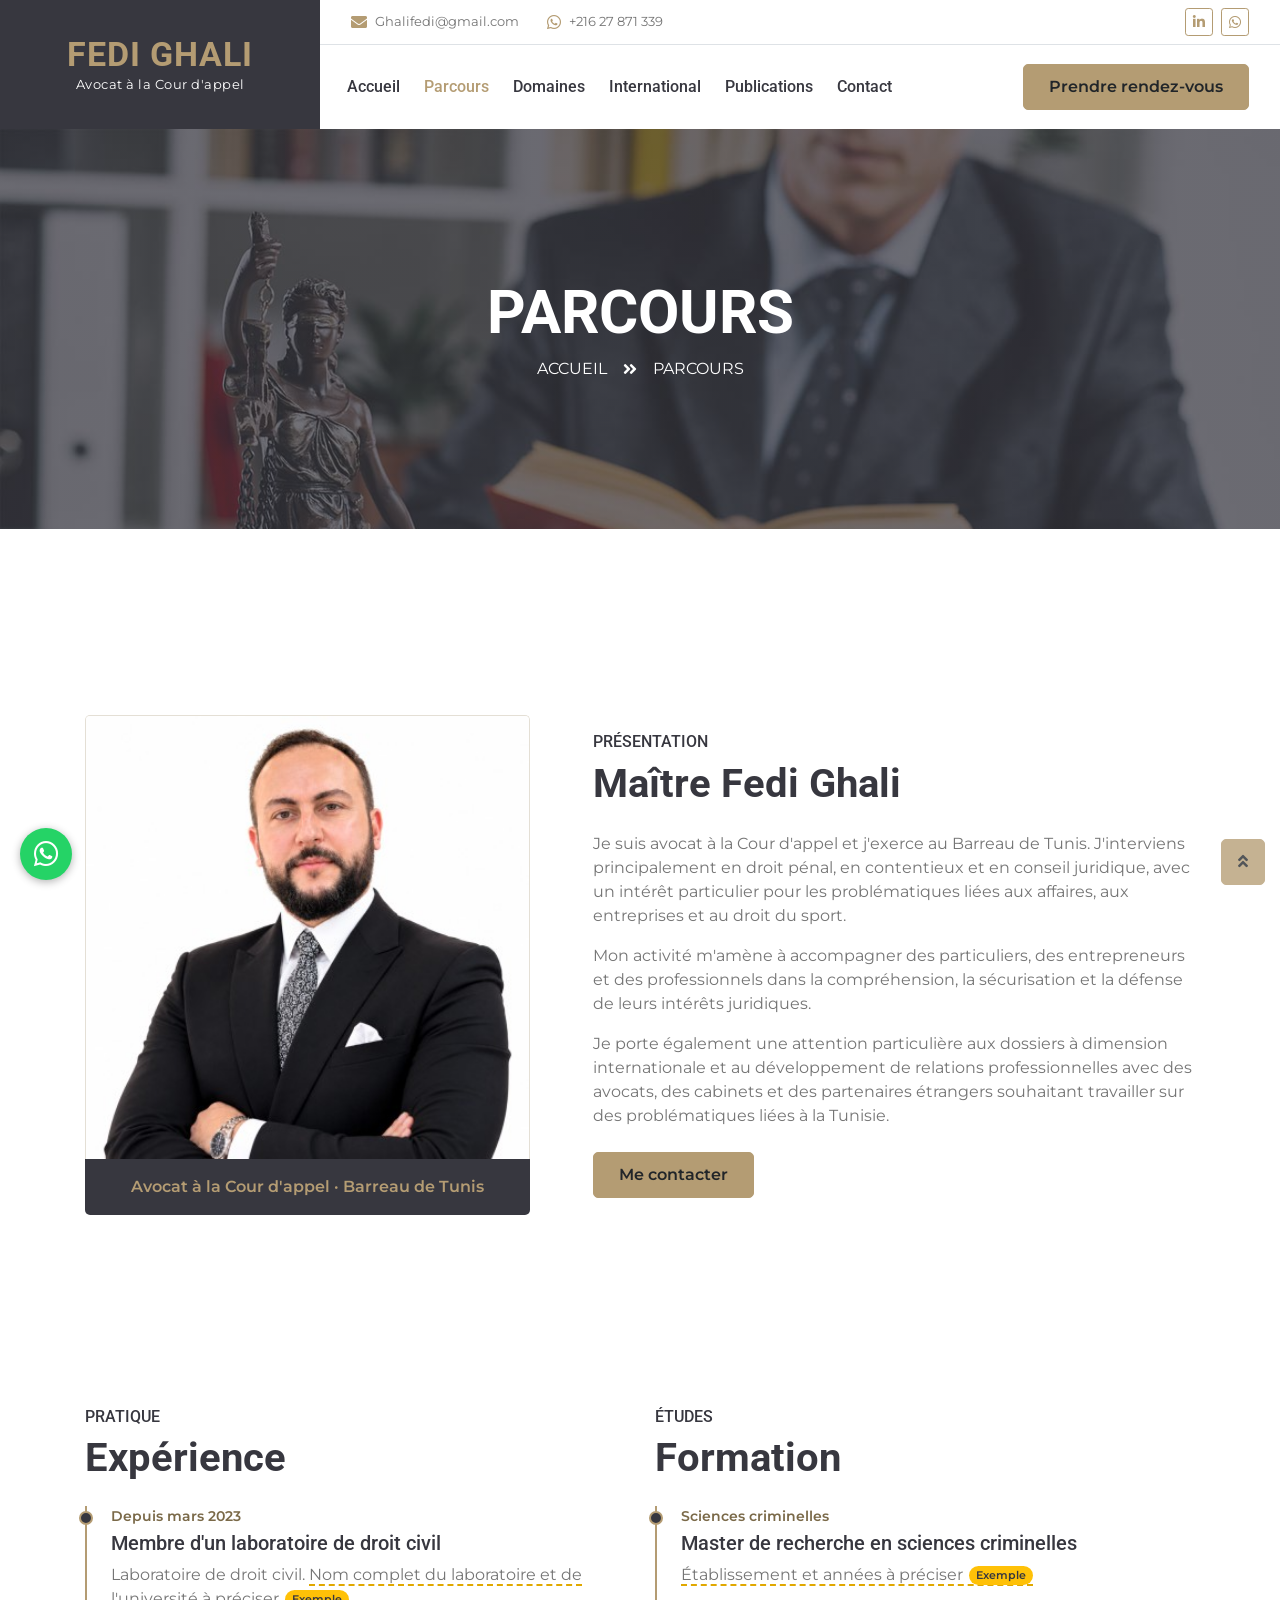
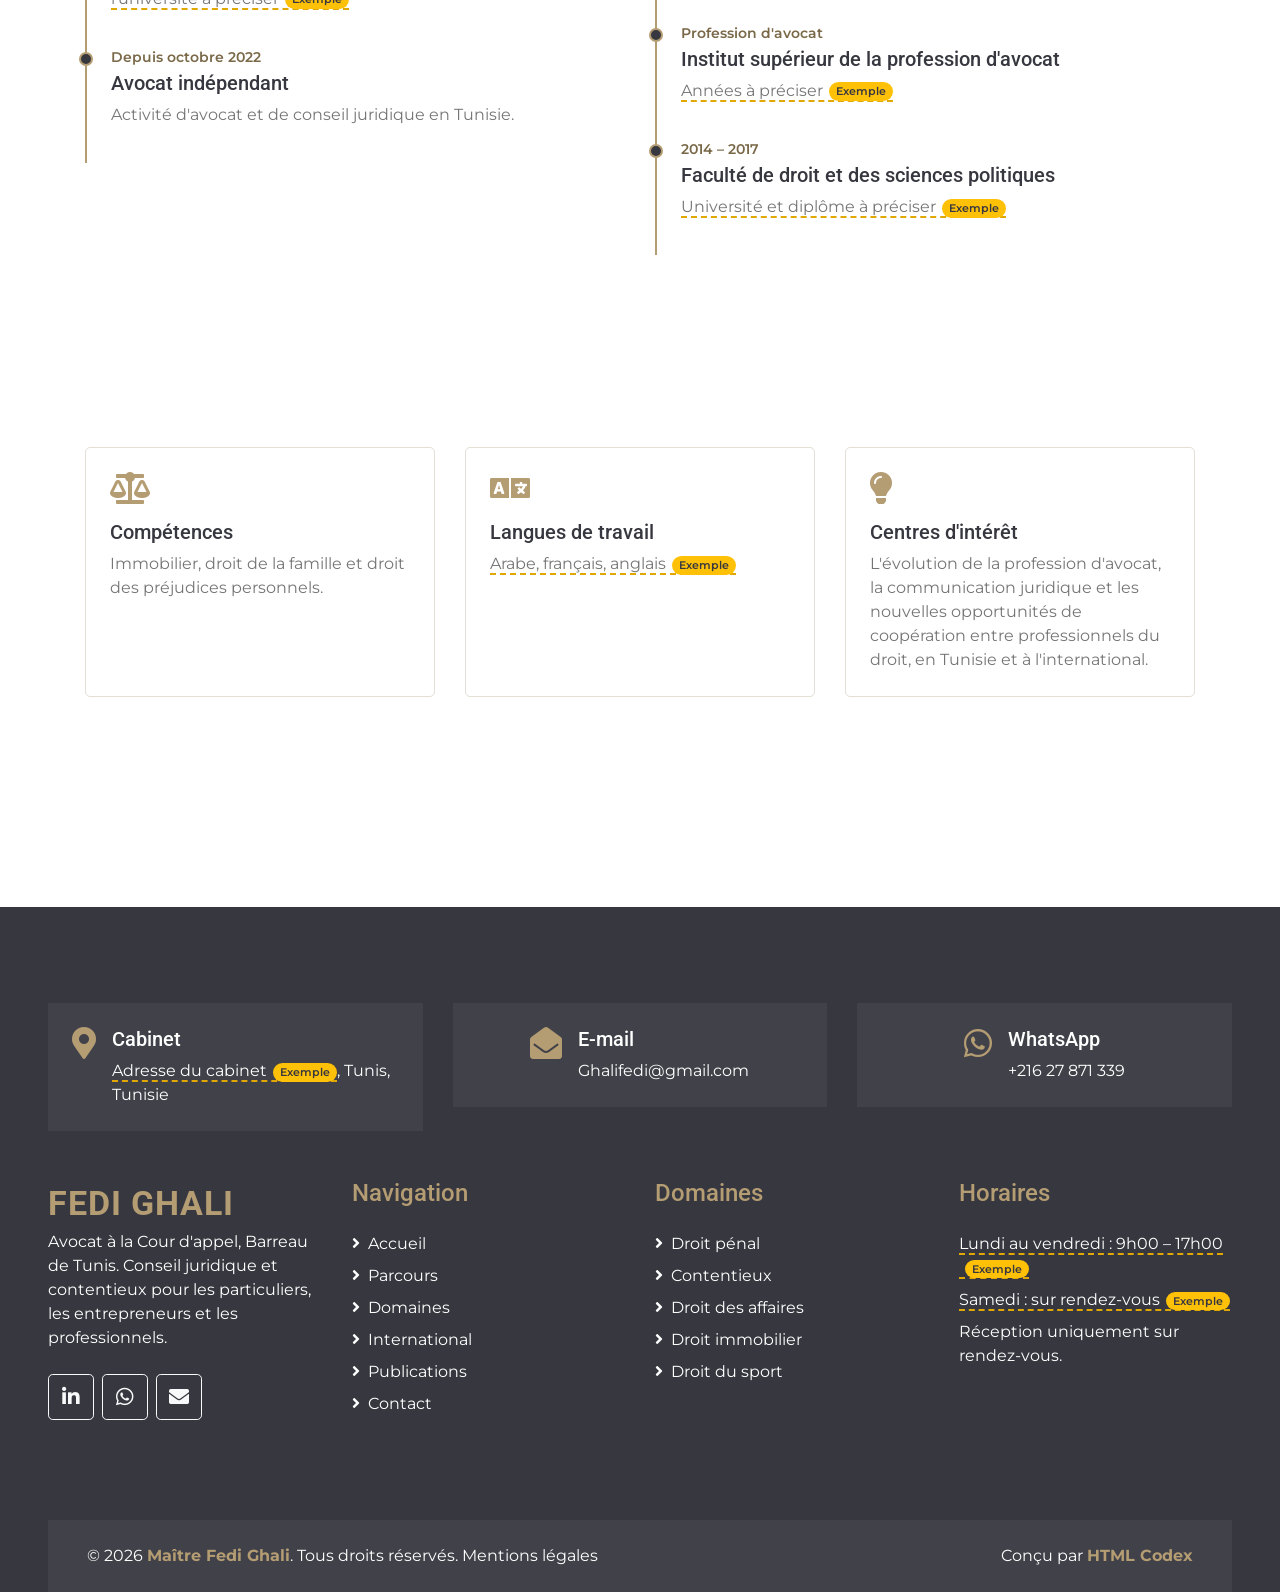
==== about.html @ 8ad18d04 "first commit" ====
<!DOCTYPE html>
<html lang="fr">

<head>
    <meta charset="utf-8">
    <title>Parcours | Maître Fedi Ghali, avocat à Tunis</title>
    <meta content="width=device-width, initial-scale=1.0" name="viewport">
    <meta content="avocat Tunis, avocat Tunisie, droit pénal, contentieux, conseil juridique, droit des affaires, droit immobilier, droit du sport, Fedi Ghali" name="keywords">
    <meta content="Présentation, expérience et formation de Maître Fedi Ghali, avocat à la Cour d'appel au Barreau de Tunis." name="description">
    <meta property="og:title" content="Parcours | Maître Fedi Ghali, avocat à Tunis">
    <meta property="og:description" content="Présentation, expérience et formation de Maître Fedi Ghali, avocat à la Cour d'appel au Barreau de Tunis.">
    <meta property="og:type" content="website">
    <meta property="og:locale" content="fr_TN">

    <!-- Favicon -->
    <link href="img/favicon.svg" rel="icon" type="image/svg+xml">

    <!-- Google Web Fonts -->
    <link rel="preconnect" href="https://fonts.gstatic.com">
    <link href="https://fonts.googleapis.com/css2?family=Montserrat:wght@400;600&family=Roboto:wght@300;500;700&display=swap" rel="stylesheet">

    <!-- Font Awesome -->
    <link href="https://cdnjs.cloudflare.com/ajax/libs/font-awesome/5.10.0/css/all.min.css" rel="stylesheet">

    <!-- Libraries Stylesheet -->
    <link href="lib/owlcarousel/assets/owl.carousel.min.css" rel="stylesheet">
    <link href="lib/tempusdominus/css/tempusdominus-bootstrap-4.min.css" rel="stylesheet" />

    <!-- Customized Bootstrap Stylesheet -->
    <link href="css/style.css" rel="stylesheet">
    <link href="css/custom.css" rel="stylesheet">
</head>

<body>
    <!-- Header Start -->
    <div class="container-fluid">
        <div class="row">
            <div class="col-lg-3 bg-secondary d-none d-lg-block">
                <a href="index.html" class="navbar-brand brand w-100 h-100 m-0 p-0 d-flex flex-column align-items-center justify-content-center">
                    <span class="brand-name text-primary text-uppercase">Fedi Ghali</span>
                    <span class="brand-sub text-white">Avocat à la Cour d'appel</span>
                </a>
            </div>
            <div class="col-lg-9">
                <div class="row bg-white border-bottom d-none d-lg-flex">
                    <div class="col-lg-8 text-left">
                        <div class="h-100 d-inline-flex align-items-center py-2 px-3">
                            <i class="fa fa-envelope text-primary mr-2"></i>
                            <small><a class="text-body" href="mailto:Ghalifedi@gmail.com">Ghalifedi@gmail.com</a></small>
                        </div>
                        <div class="h-100 d-inline-flex align-items-center py-2 px-2">
                            <i class="fab fa-whatsapp text-primary mr-2"></i>
                            <small><a class="text-body" href="https://wa.me/21627871339" target="_blank" rel="noopener">+216 27 871 339</a></small>
                        </div>
                    </div>
                    <div class="col-lg-4 text-right">
                        <div class="d-inline-flex align-items-center p-2">
                            <a class="btn btn-sm btn-outline-primary btn-sm-square mr-2" href="https://www.linkedin.com/in/fedi-ghali-a6b941138/" target="_blank" rel="noopener" aria-label="LinkedIn">
                                <i class="fab fa-linkedin-in"></i>
                            </a>
                            <a class="btn btn-sm btn-outline-primary btn-sm-square mr-2" href="https://wa.me/21627871339" target="_blank" rel="noopener" aria-label="WhatsApp">
                                <i class="fab fa-whatsapp"></i>
                            </a>
                        </div>
                    </div>
                </div>
                <nav class="navbar navbar-expand-lg bg-white navbar-light p-0" aria-label="Navigation principale">
                    <a href="index.html" class="navbar-brand brand-mobile d-block d-lg-none">
                        <span class="brand-name text-primary text-uppercase">Fedi Ghali</span>
                    </a>
                    <button type="button" class="navbar-toggler" data-toggle="collapse" data-target="#navbarCollapse" aria-label="Ouvrir le menu">
                        <span class="navbar-toggler-icon"></span>
                    </button>
                    <div class="collapse navbar-collapse justify-content-between" id="navbarCollapse">
                        <div class="navbar-nav mr-auto py-0">
                            <a href="index.html" class="nav-item nav-link">Accueil</a>
                            <a href="about.html" class="nav-item nav-link active" aria-current="page">Parcours</a>
                            <a href="service.html" class="nav-item nav-link">Domaines</a>
                            <a href="international.html" class="nav-item nav-link">International</a>
                            <a href="publications.html" class="nav-item nav-link">Publications</a>
                            <a href="contact.html" class="nav-item nav-link">Contact</a>
                        </div>
                        <a href="index.html#rendez-vous" class="btn btn-primary mr-3 d-none d-xl-block">Prendre rendez-vous</a>
                    </div>
                </nav>
            </div>
        </div>
    </div>
    <!-- Header End -->


    <!-- Page Header Start -->
    <div class="container-fluid bg-page-header" style="margin-bottom: 90px;">
        <div class="container">
            <div class="d-flex flex-column align-items-center justify-content-center text-center" style="min-height: 400px">
                <h1 class="page-title text-white text-uppercase">Parcours</h1>
                <div class="d-inline-flex text-white">
                    <p class="m-0 text-uppercase"><a class="text-white" href="index.html">Accueil</a></p>
                    <i class="fa fa-angle-double-right pt-1 px-3"></i>
                    <p class="m-0 text-uppercase">Parcours</p>
                </div>
            </div>
        </div>
    </div>
    <!-- Page Header End -->


    <!-- About Start -->
    <div class="container-fluid py-5">
        <div class="container py-5">
            <div class="row align-items-center">
                <div class="col-lg-5">
                    <figure class="portrait m-0">
                        <img class="img-fluid rounded-top w-100" src="img/photo_profile_de_fedi_ghali.jpeg" alt="Portrait de Maître Fedi Ghali, avocat au Barreau de Tunis">
                        <figcaption class="bg-secondary text-primary text-center rounded-bottom p-3">Avocat à la Cour d'appel · Barreau de Tunis</figcaption>
                    </figure>
                </div>
                <div class="col-lg-7 mt-4 mt-lg-0 pl-lg-5">
                    <h6 class="text-uppercase">Présentation</h6>
                    <h2 class="section-title mb-4">Maître Fedi Ghali</h2>
                    <p>Je suis avocat à la Cour d'appel et j'exerce au Barreau de Tunis. J'interviens principalement en droit pénal, en contentieux et en conseil juridique, avec un intérêt particulier pour les problématiques liées aux affaires, aux entreprises et au droit du sport.</p>
                    <p>Mon activité m'amène à accompagner des particuliers, des entrepreneurs et des professionnels dans la compréhension, la sécurisation et la défense de leurs intérêts juridiques.</p>
                    <p>Je porte également une attention particulière aux dossiers à dimension internationale et au développement de relations professionnelles avec des avocats, des cabinets et des partenaires étrangers souhaitant travailler sur des problématiques liées à la Tunisie.</p>
                    <a href="contact.html" class="btn btn-primary mt-2">Me contacter</a>
                </div>
            </div>
        </div>
    </div>
    <!-- About End -->


    <!-- Parcours Start -->
    <div class="container-fluid py-5">
        <div class="container py-5">
            <div class="row">
                <div class="col-lg-6 mb-5 mb-lg-0">
                    <h6 class="text-uppercase">Pratique</h6>
                    <h2 class="section-title mb-4">Expérience</h2>
                    <ul class="timeline">
                        <li>
                            <p class="timeline-date">Depuis mars 2023</p>
                            <h5>Membre d'un laboratoire de droit civil</h5>
                            <p>Laboratoire de droit civil. <span class="exemple">Nom complet du laboratoire et de l'université à préciser</span></p>
                        </li>
                        <li>
                            <p class="timeline-date">Depuis octobre 2022</p>
                            <h5>Avocat indépendant</h5>
                            <p>Activité d'avocat et de conseil juridique en Tunisie.</p>
                        </li>
                    </ul>
                </div>
                <div class="col-lg-6">
                    <h6 class="text-uppercase">Études</h6>
                    <h2 class="section-title mb-4">Formation</h2>
                    <ul class="timeline">
                        <li>
                            <p class="timeline-date">Sciences criminelles</p>
                            <h5>Master de recherche en sciences criminelles</h5>
                            <p><span class="exemple">Établissement et années à préciser</span></p>
                        </li>
                        <li>
                            <p class="timeline-date">Profession d'avocat</p>
                            <h5>Institut supérieur de la profession d'avocat</h5>
                            <p><span class="exemple">Années à préciser</span></p>
                        </li>
                        <li>
                            <p class="timeline-date">2014 – 2017</p>
                            <h5>Faculté de droit et des sciences politiques</h5>
                            <p><span class="exemple">Université et diplôme à préciser</span></p>
                        </li>
                    </ul>
                </div>
            </div>
        </div>
    </div>
    <!-- Parcours End -->


    <!-- Infos Start -->
    <div class="container-fluid py-5">
        <div class="container py-5">
            <div class="row">
                <div class="col-lg-4 mb-4">
                    <div class="info-card h-100 bg-white rounded p-4">
                        <i class="fa fa-2x fa-balance-scale text-primary mb-3" aria-hidden="true"></i>
                        <h5>Compétences</h5>
                        <p class="mb-0">Immobilier, droit de la famille et droit des préjudices personnels.</p>
                    </div>
                </div>
                <div class="col-lg-4 mb-4">
                    <div class="info-card h-100 bg-white rounded p-4">
                        <i class="fa fa-2x fa-language text-primary mb-3" aria-hidden="true"></i>
                        <h5>Langues de travail</h5>
                        <p class="mb-0"><span class="exemple">Arabe, français, anglais</span></p>
                    </div>
                </div>
                <div class="col-lg-4 mb-4">
                    <div class="info-card h-100 bg-white rounded p-4">
                        <i class="fa fa-2x fa-lightbulb text-primary mb-3" aria-hidden="true"></i>
                        <h5>Centres d'intérêt</h5>
                        <p class="mb-0">L'évolution de la profession d'avocat, la communication juridique et les nouvelles opportunités de coopération entre professionnels du droit, en Tunisie et à l'international.</p>
                    </div>
                </div>
            </div>
        </div>
    </div>
    <!-- Infos End -->


    <!-- Footer Start -->
    <div class="container-fluid bg-secondary text-white pt-5 px-sm-3 px-md-5" style="margin-top: 90px;">
        <div class="row mt-5">
            <div class="col-lg-4">
                <div class="d-flex justify-content-lg-center p-4" style="background: rgba(256, 256, 256, .05);">
                    <i class="fa fa-2x fa-map-marker-alt text-primary"></i>
                    <div class="ml-3">
                        <h5 class="text-white">Cabinet</h5>
                        <p class="m-0"><span class="exemple">Adresse du cabinet</span>, Tunis, Tunisie</p>
                    </div>
                </div>
            </div>
            <div class="col-lg-4">
                <div class="d-flex justify-content-lg-center p-4" style="background: rgba(256, 256, 256, .05);">
                    <i class="fa fa-2x fa-envelope-open text-primary"></i>
                    <div class="ml-3">
                        <h5 class="text-white">E-mail</h5>
                        <p class="m-0"><a class="text-white" href="mailto:Ghalifedi@gmail.com">Ghalifedi@gmail.com</a></p>
                    </div>
                </div>
            </div>
            <div class="col-lg-4">
                <div class="d-flex justify-content-lg-center p-4" style="background: rgba(256, 256, 256, .05);">
                    <i class="fab fa-2x fa-whatsapp text-primary"></i>
                    <div class="ml-3">
                        <h5 class="text-white">WhatsApp</h5>
                        <p class="m-0"><a class="text-white" href="https://wa.me/21627871339" target="_blank" rel="noopener">+216 27 871 339</a></p>
                    </div>
                </div>
            </div>
        </div>
        <div class="row pt-5">
            <div class="col-lg-3 col-md-6 mb-5">
                <a href="index.html" class="navbar-brand">
                    <span class="brand-name text-primary text-uppercase">Fedi Ghali</span>
                </a>
                <p>Avocat à la Cour d'appel, Barreau de Tunis. Conseil juridique et contentieux pour les particuliers, les entrepreneurs et les professionnels.</p>
                <div class="d-flex justify-content-start mt-4">
                    <a class="btn btn-lg btn-outline-light btn-lg-square mr-2" href="https://www.linkedin.com/in/fedi-ghali-a6b941138/" target="_blank" rel="noopener" aria-label="LinkedIn"><i class="fab fa-linkedin-in"></i></a>
                    <a class="btn btn-lg btn-outline-light btn-lg-square mr-2" href="https://wa.me/21627871339" target="_blank" rel="noopener" aria-label="WhatsApp"><i class="fab fa-whatsapp"></i></a>
                    <a class="btn btn-lg btn-outline-light btn-lg-square" href="mailto:Ghalifedi@gmail.com" aria-label="E-mail"><i class="fa fa-envelope"></i></a>
                </div>
            </div>
            <div class="col-lg-3 col-md-6 mb-5">
                <h4 class="font-weight-semi-bold text-primary mb-4">Navigation</h4>
                <div class="d-flex flex-column justify-content-start">
                    <a class="text-white mb-2" href="index.html"><i class="fa fa-angle-right mr-2"></i>Accueil</a>
                    <a class="text-white mb-2" href="about.html"><i class="fa fa-angle-right mr-2"></i>Parcours</a>
                    <a class="text-white mb-2" href="service.html"><i class="fa fa-angle-right mr-2"></i>Domaines</a>
                    <a class="text-white mb-2" href="international.html"><i class="fa fa-angle-right mr-2"></i>International</a>
                    <a class="text-white mb-2" href="publications.html"><i class="fa fa-angle-right mr-2"></i>Publications</a>
                    <a class="text-white mb-2" href="contact.html"><i class="fa fa-angle-right mr-2"></i>Contact</a>
                </div>
            </div>
            <div class="col-lg-3 col-md-6 mb-5">
                <h4 class="font-weight-semi-bold text-primary mb-4">Domaines</h4>
                <div class="d-flex flex-column justify-content-start">
                    <a class="text-white mb-2" href="service.html#droit-penal"><i class="fa fa-angle-right mr-2"></i>Droit pénal</a>
                    <a class="text-white mb-2" href="service.html#contentieux"><i class="fa fa-angle-right mr-2"></i>Contentieux</a>
                    <a class="text-white mb-2" href="service.html#affaires"><i class="fa fa-angle-right mr-2"></i>Droit des affaires</a>
                    <a class="text-white mb-2" href="service.html#immobilier"><i class="fa fa-angle-right mr-2"></i>Droit immobilier</a>
                    <a class="text-white" href="service.html#sport"><i class="fa fa-angle-right mr-2"></i>Droit du sport</a>
                </div>
            </div>
            <div class="col-lg-3 col-md-6 mb-5">
                <h4 class="font-weight-semi-bold text-primary mb-4">Horaires</h4>
                <p class="mb-2"><span class="exemple">Lundi au vendredi : 9h00 – 17h00</span></p>
                <p class="mb-2"><span class="exemple">Samedi : sur rendez-vous</span></p>
                <p class="mb-0">Réception uniquement sur rendez-vous.</p>
            </div>
        </div>
        <div class="row p-4 mt-5 mx-0" style="background: rgba(256, 256, 256, .05);">
            <div class="col-md-6 text-center text-md-left mb-3 mb-md-0">
                <p class="m-0 text-white">&copy; 2026 <a class="font-weight-bold" href="index.html">Maître Fedi Ghali</a>. Tous droits réservés. <a class="text-white" href="mentions-legales.html">Mentions légales</a></p>
            </div>
            <div class="col-md-6 text-center text-md-right">
                <p class="m-0 text-white">Conçu par <a class="font-weight-bold" href="https://htmlcodex.com">HTML Codex</a></p>
            </div>
        </div>
    </div>
    <!-- Footer End -->


    <!-- WhatsApp -->
    <a href="https://wa.me/21627871339" class="whatsapp-float" target="_blank" rel="noopener" aria-label="Écrire sur WhatsApp"><i class="fab fa-whatsapp"></i></a>

    <!-- Back to Top -->
    <a href="#" class="btn btn-primary px-3 back-to-top" aria-label="Retour en haut de page"><i class="fa fa-angle-double-up"></i></a>


    <!-- JavaScript Libraries -->
    <script src="https://code.jquery.com/jquery-3.4.1.min.js"></script>
    <script src="https://cdn.jsdelivr.net/npm/bootstrap@4.4.1/dist/js/bootstrap.bundle.min.js"></script>
    <script src="lib/easing/easing.min.js"></script>
    <script src="lib/waypoints/waypoints.min.js"></script>
    <script src="lib/owlcarousel/owl.carousel.min.js"></script>
    <script src="lib/tempusdominus/js/moment.min.js"></script>
    <script src="lib/tempusdominus/js/moment-timezone.min.js"></script>
    <script src="lib/tempusdominus/js/tempusdominus-bootstrap-4.min.js"></script>

    <!-- Contact Javascript File -->
    <script src="mail/jqBootstrapValidation.min.js"></script>
    <script src="mail/contact.js"></script>

    <!-- Template Javascript -->
    <script src="js/main.js"></script>
</body>

</html>
---- css/style.css ----
/******* Bootstrap Theming ********/
/*!
 * Bootstrap v4.5.3 (https://getbootstrap.com/)
 * Copyright 2011-2020 The Bootstrap Authors
 * Copyright 2011-2020 Twitter, Inc.
 * Licensed under MIT (https://github.com/twbs/bootstrap/blob/main/LICENSE)
 */
:root {
  --blue: #007bff;
  --indigo: #6610f2;
  --purple: #6f42c1;
  --pink: #e83e8c;
  --red: #dc3545;
  --orange: #fd7e14;
  --yellow: #ffc107;
  --green: #28a745;
  --teal: #20c997;
  --cyan: #17a2b8;
  --white: #fff;
  --gray: #6c757d;
  --gray-dark: #343a40;
  --primary: #B49C73;
  --secondary: #37373F;
  --success: #28a745;
  --info: #17a2b8;
  --warning: #ffc107;
  --danger: #dc3545;
  --light: #f8f9fa;
  --dark: #343a40;
  --breakpoint-xs: 0;
  --breakpoint-sm: 576px;
  --breakpoint-md: 768px;
  --breakpoint-lg: 992px;
  --breakpoint-xl: 1200px;
  --font-family-sans-serif: "Montserrat", sans-serif;
  --font-family-monospace: SFMono-Regular, Menlo, Monaco, Consolas, "Liberation Mono", "Courier New", monospace;
}

*,
*::before,
*::after {
  box-sizing: border-box;
}

html {
  font-family: sans-serif;
  line-height: 1.15;
  -webkit-text-size-adjust: 100%;
  -webkit-tap-highlight-color: rgba(0, 0, 0, 0);
}

article, aside, figcaption, figure, footer, header, hgroup, main, nav, section {
  display: block;
}

body {
  margin: 0;
  font-family: "Montserrat", sans-serif;
  font-size: 1rem;
  font-weight: 400;
  line-height: 1.5;
  color: #757575;
  text-align: left;
  background-color: #fff;
}

[tabindex="-1"]:focus:not(:focus-visible) {
  outline: 0 !important;
}

hr {
  box-sizing: content-box;
  height: 0;
  overflow: visible;
}

h1, h2, h3, h4, h5, h6 {
  margin-top: 0;
  margin-bottom: 0.5rem;
}

p {
  margin-top: 0;
  margin-bottom: 1rem;
}

abbr[title],
abbr[data-original-title] {
  text-decoration: underline;
  text-decoration: underline dotted;
  cursor: help;
  border-bottom: 0;
  text-decoration-skip-ink: none;
}

address {
  margin-bottom: 1rem;
  font-style: normal;
  line-height: inherit;
}

ol,
ul,
dl {
  margin-top: 0;
  margin-bottom: 1rem;
}

ol ol,
ul ul,
ol ul,
ul ol {
  margin-bottom: 0;
}

dt {
  font-weight: 700;
}

dd {
  margin-bottom: .5rem;
  margin-left: 0;
}

blockquote {
  margin: 0 0 1rem;
}

b,
strong {
  font-weight: bolder;
}

small {
  font-size: 80%;
}

sub,
sup {
  position: relative;
  font-size: 75%;
  line-height: 0;
  vertical-align: baseline;
}

sub {
  bottom: -.25em;
}

sup {
  top: -.5em;
}

a {
  color: #B49C73;
  text-decoration: none;
  background-color: transparent;
}

a:hover {
  color: #8e764c;
  text-decoration: underline;
}

a:not([href]):not([class]) {
  color: inherit;
  text-decoration: none;
}

a:not([href]):not([class]):hover {
  color: inherit;
  text-decoration: none;
}

pre,
code,
kbd,
samp {
  font-family: SFMono-Regular, Menlo, Monaco, Consolas, "Liberation Mono", "Courier New", monospace;
  font-size: 1em;
}

pre {
  margin-top: 0;
  margin-bottom: 1rem;
  overflow: auto;
  -ms-overflow-style: scrollbar;
}

figure {
  margin: 0 0 1rem;
}

img {
  vertical-align: middle;
  border-style: none;
}

svg {
  overflow: hidden;
  vertical-align: middle;
}

table {
  border-collapse: collapse;
}

caption {
  padding-top: 0.75rem;
  padding-bottom: 0.75rem;
  color: #6c757d;
  text-align: left;
  caption-side: bottom;
}

th {
  text-align: inherit;
  text-align: -webkit-match-parent;
}

label {
  display: inline-block;
  margin-bottom: 0.5rem;
}

button {
  border-radius: 0;
}

button:focus {
  outline: 1px dotted;
  outline: 5px auto -webkit-focus-ring-color;
}

input,
button,
select,
optgroup,
textarea {
  margin: 0;
  font-family: inherit;
  font-size: inherit;
  line-height: inherit;
}

button,
input {
  overflow: visible;
}

button,
select {
  text-transform: none;
}

[role="button"] {
  cursor: pointer;
}

select {
  word-wrap: normal;
}

button,
[type="button"],
[type="reset"],
[type="submit"] {
  -webkit-appearance: button;
}

button:not(:disabled),
[type="button"]:not(:disabled),
[type="reset"]:not(:disabled),
[type="submit"]:not(:disabled) {
  cursor: pointer;
}

button::-moz-focus-inner,
[type="button"]::-moz-focus-inner,
[type="reset"]::-moz-focus-inner,
[type="submit"]::-moz-focus-inner {
  padding: 0;
  border-style: none;
}

input[type="radio"],
input[type="checkbox"] {
  box-sizing: border-box;
  padding: 0;
}

textarea {
  overflow: auto;
  resize: vertical;
}

fieldset {
  min-width: 0;
  padding: 0;
  margin: 0;
  border: 0;
}

legend {
  display: block;
  width: 100%;
  max-width: 100%;
  padding: 0;
  margin-bottom: .5rem;
  font-size: 1.5rem;
  line-height: inherit;
  color: inherit;
  white-space: normal;
}

@media (max-width: 1200px) {
  legend {
    font-size: calc(1.275rem + 0.3vw) ;
  }
}

progress {
  vertical-align: baseline;
}

[type="number"]::-webkit-inner-spin-button,
[type="number"]::-webkit-outer-spin-button {
  height: auto;
}

[type="search"] {
  outline-offset: -2px;
  -webkit-appearance: none;
}

[type="search"]::-webkit-search-decoration {
  -webkit-appearance: none;
}

::-webkit-file-upload-button {
  font: inherit;
  -webkit-appearance: button;
}

output {
  display: inline-block;
}

summary {
  display: list-item;
  cursor: pointer;
}

template {
  display: none;
}

[hidden] {
  display: none !important;
}

h1, h2, h3, h4, h5, h6,
.h1, .h2, .h3, .h4, .h5, .h6 {
  margin-bottom: 0.5rem;
  font-family: "Roboto", sans-serif;
  font-weight: 500;
  line-height: 1.2;
  color: #37373F;
}

h1, .h1 {
  font-size: 2.5rem;
}

@media (max-width: 1200px) {
  h1, .h1 {
    font-size: calc(1.375rem + 1.5vw) ;
  }
}

h2, .h2 {
  font-size: 2rem;
}

@media (max-width: 1200px) {
  h2, .h2 {
    font-size: calc(1.325rem + 0.9vw) ;
  }
}

h3, .h3 {
  font-size: 1.75rem;
}

@media (max-width: 1200px) {
  h3, .h3 {
    font-size: calc(1.3rem + 0.6vw) ;
  }
}

h4, .h4 {
  font-size: 1.5rem;
}

@media (max-width: 1200px) {
  h4, .h4 {
    font-size: calc(1.275rem + 0.3vw) ;
  }
}

h5, .h5 {
  font-size: 1.25rem;
}

h6, .h6 {
  font-size: 1rem;
}

.lead {
  font-size: 1.25rem;
  font-weight: 300;
}

.display-1 {
  font-size: 6rem;
  font-weight: 300;
  line-height: 1.2;
}

@media (max-width: 1200px) {
  .display-1 {
    font-size: calc(1.725rem + 5.7vw) ;
  }
}

.display-2 {
  font-size: 5.5rem;
  font-weight: 300;
  line-height: 1.2;
}

@media (max-width: 1200px) {
  .display-2 {
    font-size: calc(1.675rem + 5.1vw) ;
  }
}

.display-3 {
  font-size: 4.5rem;
  font-weight: 300;
  line-height: 1.2;
}

@media (max-width: 1200px) {
  .display-3 {
    font-size: calc(1.575rem + 3.9vw) ;
  }
}

.display-4 {
  font-size: 3.5rem;
  font-weight: 300;
  line-height: 1.2;
}

@media (max-width: 1200px) {
  .display-4 {
    font-size: calc(1.475rem + 2.7vw) ;
  }
}

hr {
  margin-top: 1rem;
  margin-bottom: 1rem;
  border: 0;
  border-top: 1px solid rgba(0, 0, 0, 0.1);
}

small,
.small {
  font-size: 80%;
  font-weight: 400;
}

mark,
.mark {
  padding: 0.2em;
  background-color: #fcf8e3;
}

.list-unstyled {
  padding-left: 0;
  list-style: none;
}

.list-inline {
  padding-left: 0;
  list-style: none;
}

.list-inline-item {
  display: inline-block;
}

.list-inline-item:not(:last-child) {
  margin-right: 0.5rem;
}

.initialism {
  font-size: 90%;
  text-transform: uppercase;
}

.blockquote {
  margin-bottom: 1rem;
  font-size: 1.25rem;
}

.blockquote-footer {
  display: block;
  font-size: 80%;
  color: #6c757d;
}

.blockquote-footer::before {
  content: "\2014\00A0";
}

.img-fluid {
  max-width: 100%;
  height: auto;
}

.img-thumbnail {
  padding: 0.25rem;
  background-color: #fff;
  border: 1px solid #dee2e6;
  border-radius: 5px;
  max-width: 100%;
  height: auto;
}

.figure {
  display: inline-block;
}

.figure-img {
  margin-bottom: 0.5rem;
  line-height: 1;
}

.figure-caption {
  font-size: 90%;
  color: #6c757d;
}

code {
  font-size: 87.5%;
  color: #e83e8c;
  word-wrap: break-word;
}

a > code {
  color: inherit;
}

kbd {
  padding: 0.2rem 0.4rem;
  font-size: 87.5%;
  color: #fff;
  background-color: #212529;
  border-radius: 0.2rem;
}

kbd kbd {
  padding: 0;
  font-size: 100%;
  font-weight: 700;
}

pre {
  display: block;
  font-size: 87.5%;
  color: #212529;
}

pre code {
  font-size: inherit;
  color: inherit;
  word-break: normal;
}

.pre-scrollable {
  max-height: 340px;
  overflow-y: scroll;
}

.container,
.container-fluid,
.container-sm,
.container-md,
.container-lg,
.container-xl {
  width: 100%;
  padding-right: 15px;
  padding-left: 15px;
  margin-right: auto;
  margin-left: auto;
}

@media (min-width: 576px) {
  .container, .container-sm {
    max-width: 540px;
  }
}

@media (min-width: 768px) {
  .container, .container-sm, .container-md {
    max-width: 720px;
  }
}

@media (min-width: 992px) {
  .container, .container-sm, .container-md, .container-lg {
    max-width: 960px;
  }
}

@media (min-width: 1200px) {
  .container, .container-sm, .container-md, .container-lg, .container-xl {
    max-width: 1140px;
  }
}

.row {
  display: flex;
  flex-wrap: wrap;
  margin-right: -15px;
  margin-left: -15px;
}

.no-gutters {
  margin-right: 0;
  margin-left: 0;
}

.no-gutters > .col,
.no-gutters > [class*="col-"] {
  padding-right: 0;
  padding-left: 0;
}

.col-1, .col-2, .col-3, .col-4, .col-5, .col-6, .col-7, .col-8, .col-9, .col-10, .col-11, .col-12, .col,
.col-auto, .col-sm-1, .col-sm-2, .col-sm-3, .col-sm-4, .col-sm-5, .col-sm-6, .col-sm-7, .col-sm-8, .col-sm-9, .col-sm-10, .col-sm-11, .col-sm-12, .col-sm,
.col-sm-auto, .col-md-1, .col-md-2, .col-md-3, .col-md-4, .col-md-5, .col-md-6, .col-md-7, .col-md-8, .col-md-9, .col-md-10, .col-md-11, .col-md-12, .col-md,
.col-md-auto, .col-lg-1, .col-lg-2, .col-lg-3, .col-lg-4, .col-lg-5, .col-lg-6, .col-lg-7, .col-lg-8, .col-lg-9, .col-lg-10, .col-lg-11, .col-lg-12, .col-lg,
.col-lg-auto, .col-xl-1, .col-xl-2, .col-xl-3, .col-xl-4, .col-xl-5, .col-xl-6, .col-xl-7, .col-xl-8, .col-xl-9, .col-xl-10, .col-xl-11, .col-xl-12, .col-xl,
.col-xl-auto {
  position: relative;
  width: 100%;
  padding-right: 15px;
  padding-left: 15px;
}

.col {
  flex-basis: 0;
  flex-grow: 1;
  max-width: 100%;
}

.row-cols-1 > * {
  flex: 0 0 100%;
  max-width: 100%;
}

.row-cols-2 > * {
  flex: 0 0 50%;
  max-width: 50%;
}

.row-cols-3 > * {
  flex: 0 0 33.33333%;
  max-width: 33.33333%;
}

.row-cols-4 > * {
  flex: 0 0 25%;
  max-width: 25%;
}

.row-cols-5 > * {
  flex: 0 0 20%;
  max-width: 20%;
}

.row-cols-6 > * {
  flex: 0 0 16.66667%;
  max-width: 16.66667%;
}

.col-auto {
  flex: 0 0 auto;
  width: auto;
  max-width: 100%;
}

.col-1 {
  flex: 0 0 8.33333%;
  max-width: 8.33333%;
}

.col-2 {
  flex: 0 0 16.66667%;
  max-width: 16.66667%;
}

.col-3 {
  flex: 0 0 25%;
  max-width: 25%;
}

.col-4 {
  flex: 0 0 33.33333%;
  max-width: 33.33333%;
}

.col-5 {
  flex: 0 0 41.66667%;
  max-width: 41.66667%;
}

.col-6 {
  flex: 0 0 50%;
  max-width: 50%;
}

.col-7 {
  flex: 0 0 58.33333%;
  max-width: 58.33333%;
}

.col-8 {
  flex: 0 0 66.66667%;
  max-width: 66.66667%;
}

.col-9 {
  flex: 0 0 75%;
  max-width: 75%;
}

.col-10 {
  flex: 0 0 83.33333%;
  max-width: 83.33333%;
}

.col-11 {
  flex: 0 0 91.66667%;
  max-width: 91.66667%;
}

.col-12 {
  flex: 0 0 100%;
  max-width: 100%;
}

.order-first {
  order: -1;
}

.order-last {
  order: 13;
}

.order-0 {
  order: 0;
}

.order-1 {
  order: 1;
}

.order-2 {
  order: 2;
}

.order-3 {
  order: 3;
}

.order-4 {
  order: 4;
}

.order-5 {
  order: 5;
}

.order-6 {
  order: 6;
}

.order-7 {
  order: 7;
}

.order-8 {
  order: 8;
}

.order-9 {
  order: 9;
}

.order-10 {
  order: 10;
}

.order-11 {
  order: 11;
}

.order-12 {
  order: 12;
}

.offset-1 {
  margin-left: 8.33333%;
}

.offset-2 {
  margin-left: 16.66667%;
}

.offset-3 {
  margin-left: 25%;
}

.offset-4 {
  margin-left: 33.33333%;
}

.offset-5 {
  margin-left: 41.66667%;
}

.offset-6 {
  margin-left: 50%;
}

.offset-7 {
  margin-left: 58.33333%;
}

.offset-8 {
  margin-left: 66.66667%;
}

.offset-9 {
  margin-left: 75%;
}

.offset-10 {
  margin-left: 83.33333%;
}

.offset-11 {
  margin-left: 91.66667%;
}

@media (min-width: 576px) {
  .col-sm {
    flex-basis: 0;
    flex-grow: 1;
    max-width: 100%;
  }
  .row-cols-sm-1 > * {
    flex: 0 0 100%;
    max-width: 100%;
  }
  .row-cols-sm-2 > * {
    flex: 0 0 50%;
    max-width: 50%;
  }
  .row-cols-sm-3 > * {
    flex: 0 0 33.33333%;
    max-width: 33.33333%;
  }
  .row-cols-sm-4 > * {
    flex: 0 0 25%;
    max-width: 25%;
  }
  .row-cols-sm-5 > * {
    flex: 0 0 20%;
    max-width: 20%;
  }
  .row-cols-sm-6 > * {
    flex: 0 0 16.66667%;
    max-width: 16.66667%;
  }
  .col-sm-auto {
    flex: 0 0 auto;
    width: auto;
    max-width: 100%;
  }
  .col-sm-1 {
    flex: 0 0 8.33333%;
    max-width: 8.33333%;
  }
  .col-sm-2 {
    flex: 0 0 16.66667%;
    max-width: 16.66667%;
  }
  .col-sm-3 {
    flex: 0 0 25%;
    max-width: 25%;
  }
  .col-sm-4 {
    flex: 0 0 33.33333%;
    max-width: 33.33333%;
  }
  .col-sm-5 {
    flex: 0 0 41.66667%;
    max-width: 41.66667%;
  }
  .col-sm-6 {
    flex: 0 0 50%;
    max-width: 50%;
  }
  .col-sm-7 {
    flex: 0 0 58.33333%;
    max-width: 58.33333%;
  }
  .col-sm-8 {
    flex: 0 0 66.66667%;
    max-width: 66.66667%;
  }
  .col-sm-9 {
    flex: 0 0 75%;
    max-width: 75%;
  }
  .col-sm-10 {
    flex: 0 0 83.33333%;
    max-width: 83.33333%;
  }
  .col-sm-11 {
    flex: 0 0 91.66667%;
    max-width: 91.66667%;
  }
  .col-sm-12 {
    flex: 0 0 100%;
    max-width: 100%;
  }
  .order-sm-first {
    order: -1;
  }
  .order-sm-last {
    order: 13;
  }
  .order-sm-0 {
    order: 0;
  }
  .order-sm-1 {
    order: 1;
  }
  .order-sm-2 {
    order: 2;
  }
  .order-sm-3 {
    order: 3;
  }
  .order-sm-4 {
    order: 4;
  }
  .order-sm-5 {
    order: 5;
  }
  .order-sm-6 {
    order: 6;
  }
  .order-sm-7 {
    order: 7;
  }
  .order-sm-8 {
    order: 8;
  }
  .order-sm-9 {
    order: 9;
  }
  .order-sm-10 {
    order: 10;
  }
  .order-sm-11 {
    order: 11;
  }
  .order-sm-12 {
    order: 12;
  }
  .offset-sm-0 {
    margin-left: 0;
  }
  .offset-sm-1 {
    margin-left: 8.33333%;
  }
  .offset-sm-2 {
    margin-left: 16.66667%;
  }
  .offset-sm-3 {
    margin-left: 25%;
  }
  .offset-sm-4 {
    margin-left: 33.33333%;
  }
  .offset-sm-5 {
    margin-left: 41.66667%;
  }
  .offset-sm-6 {
    margin-left: 50%;
  }
  .offset-sm-7 {
    margin-left: 58.33333%;
  }
  .offset-sm-8 {
    margin-left: 66.66667%;
  }
  .offset-sm-9 {
    margin-left: 75%;
  }
  .offset-sm-10 {
    margin-left: 83.33333%;
  }
  .offset-sm-11 {
    margin-left: 91.66667%;
  }
}

@media (min-width: 768px) {
  .col-md {
    flex-basis: 0;
    flex-grow: 1;
    max-width: 100%;
  }
  .row-cols-md-1 > * {
    flex: 0 0 100%;
    max-width: 100%;
  }
  .row-cols-md-2 > * {
    flex: 0 0 50%;
    max-width: 50%;
  }
  .row-cols-md-3 > * {
    flex: 0 0 33.33333%;
    max-width: 33.33333%;
  }
  .row-cols-md-4 > * {
    flex: 0 0 25%;
    max-width: 25%;
  }
  .row-cols-md-5 > * {
    flex: 0 0 20%;
    max-width: 20%;
  }
  .row-cols-md-6 > * {
    flex: 0 0 16.66667%;
    max-width: 16.66667%;
  }
  .col-md-auto {
    flex: 0 0 auto;
    width: auto;
    max-width: 100%;
  }
  .col-md-1 {
    flex: 0 0 8.33333%;
    max-width: 8.33333%;
  }
  .col-md-2 {
    flex: 0 0 16.66667%;
    max-width: 16.66667%;
  }
  .col-md-3 {
    flex: 0 0 25%;
    max-width: 25%;
  }
  .col-md-4 {
    flex: 0 0 33.33333%;
    max-width: 33.33333%;
  }
  .col-md-5 {
    flex: 0 0 41.66667%;
    max-width: 41.66667%;
  }
  .col-md-6 {
    flex: 0 0 50%;
    max-width: 50%;
  }
  .col-md-7 {
    flex: 0 0 58.33333%;
    max-width: 58.33333%;
  }
  .col-md-8 {
    flex: 0 0 66.66667%;
    max-width: 66.66667%;
  }
  .col-md-9 {
    flex: 0 0 75%;
    max-width: 75%;
  }
  .col-md-10 {
    flex: 0 0 83.33333%;
    max-width: 83.33333%;
  }
  .col-md-11 {
    flex: 0 0 91.66667%;
    max-width: 91.66667%;
  }
  .col-md-12 {
    flex: 0 0 100%;
    max-width: 100%;
  }
  .order-md-first {
    order: -1;
  }
  .order-md-last {
    order: 13;
  }
  .order-md-0 {
    order: 0;
  }
  .order-md-1 {
    order: 1;
  }
  .order-md-2 {
    order: 2;
  }
  .order-md-3 {
    order: 3;
  }
  .order-md-4 {
    order: 4;
  }
  .order-md-5 {
    order: 5;
  }
  .order-md-6 {
    order: 6;
  }
  .order-md-7 {
    order: 7;
  }
  .order-md-8 {
    order: 8;
  }
  .order-md-9 {
    order: 9;
  }
  .order-md-10 {
    order: 10;
  }
  .order-md-11 {
    order: 11;
  }
  .order-md-12 {
    order: 12;
  }
  .offset-md-0 {
    margin-left: 0;
  }
  .offset-md-1 {
    margin-left: 8.33333%;
  }
  .offset-md-2 {
    margin-left: 16.66667%;
  }
  .offset-md-3 {
    margin-left: 25%;
  }
  .offset-md-4 {
    margin-left: 33.33333%;
  }
  .offset-md-5 {
    margin-left: 41.66667%;
  }
  .offset-md-6 {
    margin-left: 50%;
  }
  .offset-md-7 {
    margin-left: 58.33333%;
  }
  .offset-md-8 {
    margin-left: 66.66667%;
  }
  .offset-md-9 {
    margin-left: 75%;
  }
  .offset-md-10 {
    margin-left: 83.33333%;
  }
  .offset-md-11 {
    margin-left: 91.66667%;
  }
}

@media (min-width: 992px) {
  .col-lg {
    flex-basis: 0;
    flex-grow: 1;
    max-width: 100%;
  }
  .row-cols-lg-1 > * {
    flex: 0 0 100%;
    max-width: 100%;
  }
  .row-cols-lg-2 > * {
    flex: 0 0 50%;
    max-width: 50%;
  }
  .row-cols-lg-3 > * {
    flex: 0 0 33.33333%;
    max-width: 33.33333%;
  }
  .row-cols-lg-4 > * {
    flex: 0 0 25%;
    max-width: 25%;
  }
  .row-cols-lg-5 > * {
    flex: 0 0 20%;
    max-width: 20%;
  }
  .row-cols-lg-6 > * {
    flex: 0 0 16.66667%;
    max-width: 16.66667%;
  }
  .col-lg-auto {
    flex: 0 0 auto;
    width: auto;
    max-width: 100%;
  }
  .col-lg-1 {
    flex: 0 0 8.33333%;
    max-width: 8.33333%;
  }
  .col-lg-2 {
    flex: 0 0 16.66667%;
    max-width: 16.66667%;
  }
  .col-lg-3 {
    flex: 0 0 25%;
    max-width: 25%;
  }
  .col-lg-4 {
    flex: 0 0 33.33333%;
    max-width: 33.33333%;
  }
  .col-lg-5 {
    flex: 0 0 41.66667%;
    max-width: 41.66667%;
  }
  .col-lg-6 {
    flex: 0 0 50%;
    max-width: 50%;
  }
  .col-lg-7 {
    flex: 0 0 58.33333%;
    max-width: 58.33333%;
  }
  .col-lg-8 {
    flex: 0 0 66.66667%;
    max-width: 66.66667%;
  }
  .col-lg-9 {
    flex: 0 0 75%;
    max-width: 75%;
  }
  .col-lg-10 {
    flex: 0 0 83.33333%;
    max-width: 83.33333%;
  }
  .col-lg-11 {
    flex: 0 0 91.66667%;
    max-width: 91.66667%;
  }
  .col-lg-12 {
    flex: 0 0 100%;
    max-width: 100%;
  }
  .order-lg-first {
    order: -1;
  }
  .order-lg-last {
    order: 13;
  }
  .order-lg-0 {
    order: 0;
  }
  .order-lg-1 {
    order: 1;
  }
  .order-lg-2 {
    order: 2;
  }
  .order-lg-3 {
    order: 3;
  }
  .order-lg-4 {
    order: 4;
  }
  .order-lg-5 {
    order: 5;
  }
  .order-lg-6 {
    order: 6;
  }
  .order-lg-7 {
    order: 7;
  }
  .order-lg-8 {
    order: 8;
  }
  .order-lg-9 {
    order: 9;
  }
  .order-lg-10 {
    order: 10;
  }
  .order-lg-11 {
    order: 11;
  }
  .order-lg-12 {
    order: 12;
  }
  .offset-lg-0 {
    margin-left: 0;
  }
  .offset-lg-1 {
    margin-left: 8.33333%;
  }
  .offset-lg-2 {
    margin-left: 16.66667%;
  }
  .offset-lg-3 {
    margin-left: 25%;
  }
  .offset-lg-4 {
    margin-left: 33.33333%;
  }
  .offset-lg-5 {
    margin-left: 41.66667%;
  }
  .offset-lg-6 {
    margin-left: 50%;
  }
  .offset-lg-7 {
    margin-left: 58.33333%;
  }
  .offset-lg-8 {
    margin-left: 66.66667%;
  }
  .offset-lg-9 {
    margin-left: 75%;
  }
  .offset-lg-10 {
    margin-left: 83.33333%;
  }
  .offset-lg-11 {
    margin-left: 91.66667%;
  }
}

@media (min-width: 1200px) {
  .col-xl {
    flex-basis: 0;
    flex-grow: 1;
    max-width: 100%;
  }
  .row-cols-xl-1 > * {
    flex: 0 0 100%;
    max-width: 100%;
  }
  .row-cols-xl-2 > * {
    flex: 0 0 50%;
    max-width: 50%;
  }
  .row-cols-xl-3 > * {
    flex: 0 0 33.33333%;
    max-width: 33.33333%;
  }
  .row-cols-xl-4 > * {
    flex: 0 0 25%;
    max-width: 25%;
  }
  .row-cols-xl-5 > * {
    flex: 0 0 20%;
    max-width: 20%;
  }
  .row-cols-xl-6 > * {
    flex: 0 0 16.66667%;
    max-width: 16.66667%;
  }
  .col-xl-auto {
    flex: 0 0 auto;
    width: auto;
    max-width: 100%;
  }
  .col-xl-1 {
    flex: 0 0 8.33333%;
    max-width: 8.33333%;
  }
  .col-xl-2 {
    flex: 0 0 16.66667%;
    max-width: 16.66667%;
  }
  .col-xl-3 {
    flex: 0 0 25%;
    max-width: 25%;
  }
  .col-xl-4 {
    flex: 0 0 33.33333%;
    max-width: 33.33333%;
  }
  .col-xl-5 {
    flex: 0 0 41.66667%;
    max-width: 41.66667%;
  }
  .col-xl-6 {
    flex: 0 0 50%;
    max-width: 50%;
  }
  .col-xl-7 {
    flex: 0 0 58.33333%;
    max-width: 58.33333%;
  }
  .col-xl-8 {
    flex: 0 0 66.66667%;
    max-width: 66.66667%;
  }
  .col-xl-9 {
    flex: 0 0 75%;
    max-width: 75%;
  }
  .col-xl-10 {
    flex: 0 0 83.33333%;
    max-width: 83.33333%;
  }
  .col-xl-11 {
    flex: 0 0 91.66667%;
    max-width: 91.66667%;
  }
  .col-xl-12 {
    flex: 0 0 100%;
    max-width: 100%;
  }
  .order-xl-first {
    order: -1;
  }
  .order-xl-last {
    order: 13;
  }
  .order-xl-0 {
    order: 0;
  }
  .order-xl-1 {
    order: 1;
  }
  .order-xl-2 {
    order: 2;
  }
  .order-xl-3 {
    order: 3;
  }
  .order-xl-4 {
    order: 4;
  }
  .order-xl-5 {
    order: 5;
  }
  .order-xl-6 {
    order: 6;
  }
  .order-xl-7 {
    order: 7;
  }
  .order-xl-8 {
    order: 8;
  }
  .order-xl-9 {
    order: 9;
  }
  .order-xl-10 {
    order: 10;
  }
  .order-xl-11 {
    order: 11;
  }
  .order-xl-12 {
    order: 12;
  }
  .offset-xl-0 {
    margin-left: 0;
  }
  .offset-xl-1 {
    margin-left: 8.33333%;
  }
  .offset-xl-2 {
    margin-left: 16.66667%;
  }
  .offset-xl-3 {
    margin-left: 25%;
  }
  .offset-xl-4 {
    margin-left: 33.33333%;
  }
  .offset-xl-5 {
    margin-left: 41.66667%;
  }
  .offset-xl-6 {
    margin-left: 50%;
  }
  .offset-xl-7 {
    margin-left: 58.33333%;
  }
  .offset-xl-8 {
    margin-left: 66.66667%;
  }
  .offset-xl-9 {
    margin-left: 75%;
  }
  .offset-xl-10 {
    margin-left: 83.33333%;
  }
  .offset-xl-11 {
    margin-left: 91.66667%;
  }
}

.table {
  width: 100%;
  margin-bottom: 1rem;
  color: #757575;
}

.table th,
.table td {
  padding: 0.75rem;
  vertical-align: top;
  border-top: 1px solid #dee2e6;
}

.table thead th {
  vertical-align: bottom;
  border-bottom: 2px solid #dee2e6;
}

.table tbody + tbody {
  border-top: 2px solid #dee2e6;
}

.table-sm th,
.table-sm td {
  padding: 0.3rem;
}

.table-bordered {
  border: 1px solid #dee2e6;
}

.table-bordered th,
.table-bordered td {
  border: 1px solid #dee2e6;
}

.table-bordered thead th,
.table-bordered thead td {
  border-bottom-width: 2px;
}

.table-borderless th,
.table-borderless td,
.table-borderless thead th,
.table-borderless tbody + tbody {
  border: 0;
}

.table-striped tbody tr:nth-of-type(odd) {
  background-color: rgba(0, 0, 0, 0.05);
}

.table-hover tbody tr:hover {
  color: #757575;
  background-color: rgba(0, 0, 0, 0.075);
}

.table-primary,
.table-primary > th,
.table-primary > td {
  background-color: #eae3d8;
}

.table-primary th,
.table-primary td,
.table-primary thead th,
.table-primary tbody + tbody {
  border-color: #d8ccb6;
}

.table-hover .table-primary:hover {
  background-color: #e1d7c7;
}

.table-hover .table-primary:hover > td,
.table-hover .table-primary:hover > th {
  background-color: #e1d7c7;
}

.table-secondary,
.table-secondary > th,
.table-secondary > td {
  background-color: #c7c7c9;
}

.table-secondary th,
.table-secondary td,
.table-secondary thead th,
.table-secondary tbody + tbody {
  border-color: #97979b;
}

.table-hover .table-secondary:hover {
  background-color: #bababc;
}

.table-hover .table-secondary:hover > td,
.table-hover .table-secondary:hover > th {
  background-color: #bababc;
}

.table-success,
.table-success > th,
.table-success > td {
  background-color: #c3e6cb;
}

.table-success th,
.table-success td,
.table-success thead th,
.table-success tbody + tbody {
  border-color: #8fd19e;
}

.table-hover .table-success:hover {
  background-color: #b1dfbb;
}

.table-hover .table-success:hover > td,
.table-hover .table-success:hover > th {
  background-color: #b1dfbb;
}

.table-info,
.table-info > th,
.table-info > td {
  background-color: #bee5eb;
}

.table-info th,
.table-info td,
.table-info thead th,
.table-info tbody + tbody {
  border-color: #86cfda;
}

.table-hover .table-info:hover {
  background-color: #abdde5;
}

.table-hover .table-info:hover > td,
.table-hover .table-info:hover > th {
  background-color: #abdde5;
}

.table-warning,
.table-warning > th,
.table-warning > td {
  background-color: #ffeeba;
}

.table-warning th,
.table-warning td,
.table-warning thead th,
.table-warning tbody + tbody {
  border-color: #ffdf7e;
}

.table-hover .table-warning:hover {
  background-color: #ffe8a1;
}

.table-hover .table-warning:hover > td,
.table-hover .table-warning:hover > th {
  background-color: #ffe8a1;
}

.table-danger,
.table-danger > th,
.table-danger > td {
  background-color: #f5c6cb;
}

.table-danger th,
.table-danger td,
.table-danger thead th,
.table-danger tbody + tbody {
  border-color: #ed969e;
}

.table-hover .table-danger:hover {
  background-color: #f1b0b7;
}

.table-hover .table-danger:hover > td,
.table-hover .table-danger:hover > th {
  background-color: #f1b0b7;
}

.table-light,
.table-light > th,
.table-light > td {
  background-color: #fdfdfe;
}

.table-light th,
.table-light td,
.table-light thead th,
.table-light tbody + tbody {
  border-color: #fbfcfc;
}

.table-hover .table-light:hover {
  background-color: #ececf6;
}

.table-hover .table-light:hover > td,
.table-hover .table-light:hover > th {
  background-color: #ececf6;
}

.table-dark,
.table-dark > th,
.table-dark > td {
  background-color: #c6c8ca;
}

.table-dark th,
.table-dark td,
.table-dark thead th,
.table-dark tbody + tbody {
  border-color: #95999c;
}

.table-hover .table-dark:hover {
  background-color: #b9bbbe;
}

.table-hover .table-dark:hover > td,
.table-hover .table-dark:hover > th {
  background-color: #b9bbbe;
}

.table-active,
.table-active > th,
.table-active > td {
  background-color: rgba(0, 0, 0, 0.075);
}

.table-hover .table-active:hover {
  background-color: rgba(0, 0, 0, 0.075);
}

.table-hover .table-active:hover > td,
.table-hover .table-active:hover > th {
  background-color: rgba(0, 0, 0, 0.075);
}

.table .thead-dark th {
  color: #fff;
  background-color: #343a40;
  border-color: #454d55;
}

.table .thead-light th {
  color: #495057;
  background-color: #e9ecef;
  border-color: #dee2e6;
}

.table-dark {
  color: #fff;
  background-color: #343a40;
}

.table-dark th,
.table-dark td,
.table-dark thead th {
  border-color: #454d55;
}

.table-dark.table-bordered {
  border: 0;
}

.table-dark.table-striped tbody tr:nth-of-type(odd) {
  background-color: rgba(255, 255, 255, 0.05);
}

.table-dark.table-hover tbody tr:hover {
  color: #fff;
  background-color: rgba(255, 255, 255, 0.075);
}

@media (max-width: 575.98px) {
  .table-responsive-sm {
    display: block;
    width: 100%;
    overflow-x: auto;
    -webkit-overflow-scrolling: touch;
  }
  .table-responsive-sm > .table-bordered {
    border: 0;
  }
}

@media (max-width: 767.98px) {
  .table-responsive-md {
    display: block;
    width: 100%;
    overflow-x: auto;
    -webkit-overflow-scrolling: touch;
  }
  .table-responsive-md > .table-bordered {
    border: 0;
  }
}

@media (max-width: 991.98px) {
  .table-responsive-lg {
    display: block;
    width: 100%;
    overflow-x: auto;
    -webkit-overflow-scrolling: touch;
  }
  .table-responsive-lg > .table-bordered {
    border: 0;
  }
}

@media (max-width: 1199.98px) {
  .table-responsive-xl {
    display: block;
    width: 100%;
    overflow-x: auto;
    -webkit-overflow-scrolling: touch;
  }
  .table-responsive-xl > .table-bordered {
    border: 0;
  }
}

.table-responsive {
  display: block;
  width: 100%;
  overflow-x: auto;
  -webkit-overflow-scrolling: touch;
}

.table-responsive > .table-bordered {
  border: 0;
}

.form-control {
  display: block;
  width: 100%;
  height: calc(1.5em + 0.75rem + 2px);
  padding: 0.375rem 0.75rem;
  font-size: 1rem;
  font-weight: 400;
  line-height: 1.5;
  color: #495057;
  background-color: #fff;
  background-clip: padding-box;
  border: 1px solid #ced4da;
  border-radius: 5px;
  transition: border-color 0.15s ease-in-out, box-shadow 0.15s ease-in-out;
}

@media (prefers-reduced-motion: reduce) {
  .form-control {
    transition: none;
  }
}

.form-control::-ms-expand {
  background-color: transparent;
  border: 0;
}

.form-control:-moz-focusring {
  color: transparent;
  text-shadow: 0 0 0 #495057;
}

.form-control:focus {
  color: #495057;
  background-color: #fff;
  border-color: #e0d7c6;
  outline: 0;
  box-shadow: 0 0 0 0.2rem rgba(180, 156, 115, 0.25);
}

.form-control::placeholder {
  color: #6c757d;
  opacity: 1;
}

.form-control:disabled, .form-control[readonly] {
  background-color: #e9ecef;
  opacity: 1;
}

input[type="date"].form-control,
input[type="time"].form-control,
input[type="datetime-local"].form-control,
input[type="month"].form-control {
  appearance: none;
}

select.form-control:focus::-ms-value {
  color: #495057;
  background-color: #fff;
}

.form-control-file,
.form-control-range {
  display: block;
  width: 100%;
}

.col-form-label {
  padding-top: calc(0.375rem + 1px);
  padding-bottom: calc(0.375rem + 1px);
  margin-bottom: 0;
  font-size: inherit;
  line-height: 1.5;
}

.col-form-label-lg {
  padding-top: calc(0.5rem + 1px);
  padding-bottom: calc(0.5rem + 1px);
  font-size: 1.25rem;
  line-height: 1.5;
}

.col-form-label-sm {
  padding-top: calc(0.25rem + 1px);
  padding-bottom: calc(0.25rem + 1px);
  font-size: 0.875rem;
  line-height: 1.5;
}

.form-control-plaintext {
  display: block;
  width: 100%;
  padding: 0.375rem 0;
  margin-bottom: 0;
  font-size: 1rem;
  line-height: 1.5;
  color: #757575;
  background-color: transparent;
  border: solid transparent;
  border-width: 1px 0;
}

.form-control-plaintext.form-control-sm, .form-control-plaintext.form-control-lg {
  padding-right: 0;
  padding-left: 0;
}

.form-control-sm {
  height: calc(1.5em + 0.5rem + 2px);
  padding: 0.25rem 0.5rem;
  font-size: 0.875rem;
  line-height: 1.5;
  border-radius: 0.2rem;
}

.form-control-lg {
  height: calc(1.5em + 1rem + 2px);
  padding: 0.5rem 1rem;
  font-size: 1.25rem;
  line-height: 1.5;
  border-radius: 0.3rem;
}

select.form-control[size], select.form-control[multiple] {
  height: auto;
}

textarea.form-control {
  height: auto;
}

.form-group {
  margin-bottom: 1rem;
}

.form-text {
  display: block;
  margin-top: 0.25rem;
}

.form-row {
  display: flex;
  flex-wrap: wrap;
  margin-right: -5px;
  margin-left: -5px;
}

.form-row > .col,
.form-row > [class*="col-"] {
  padding-right: 5px;
  padding-left: 5px;
}

.form-check {
  position: relative;
  display: block;
  padding-left: 1.25rem;
}

.form-check-input {
  position: absolute;
  margin-top: 0.3rem;
  margin-left: -1.25rem;
}

.form-check-input[disabled] ~ .form-check-label,
.form-check-input:disabled ~ .form-check-label {
  color: #6c757d;
}

.form-check-label {
  margin-bottom: 0;
}

.form-check-inline {
  display: inline-flex;
  align-items: center;
  padding-left: 0;
  margin-right: 0.75rem;
}

.form-check-inline .form-check-input {
  position: static;
  margin-top: 0;
  margin-right: 0.3125rem;
  margin-left: 0;
}

.valid-feedback {
  display: none;
  width: 100%;
  margin-top: 0.25rem;
  font-size: 80%;
  color: #28a745;
}

.valid-tooltip {
  position: absolute;
  top: 100%;
  left: 0;
  z-index: 5;
  display: none;
  max-width: 100%;
  padding: 0.25rem 0.5rem;
  margin-top: .1rem;
  font-size: 0.875rem;
  line-height: 1.5;
  color: #fff;
  background-color: rgba(40, 167, 69, 0.9);
  border-radius: 5px;
}

.was-validated :valid ~ .valid-feedback,
.was-validated :valid ~ .valid-tooltip,
.is-valid ~ .valid-feedback,
.is-valid ~ .valid-tooltip {
  display: block;
}

.was-validated .form-control:valid, .form-control.is-valid {
  border-color: #28a745;
  padding-right: calc(1.5em + 0.75rem);
  background-image: url("data:image/svg+xml,%3csvg xmlns='http://www.w3.org/2000/svg' width='8' height='8' viewBox='0 0 8 8'%3e%3cpath fill='%2328a745' d='M2.3 6.73L.6 4.53c-.4-1.04.46-1.4 1.1-.8l1.1 1.4 3.4-3.8c.6-.63 1.6-.27 1.2.7l-4 4.6c-.43.5-.8.4-1.1.1z'/%3e%3c/svg%3e");
  background-repeat: no-repeat;
  background-position: right calc(0.375em + 0.1875rem) center;
  background-size: calc(0.75em + 0.375rem) calc(0.75em + 0.375rem);
}

.was-validated .form-control:valid:focus, .form-control.is-valid:focus {
  border-color: #28a745;
  box-shadow: 0 0 0 0.2rem rgba(40, 167, 69, 0.25);
}

.was-validated textarea.form-control:valid, textarea.form-control.is-valid {
  padding-right: calc(1.5em + 0.75rem);
  background-position: top calc(0.375em + 0.1875rem) right calc(0.375em + 0.1875rem);
}

.was-validated .custom-select:valid, .custom-select.is-valid {
  border-color: #28a745;
  padding-right: calc(0.75em + 2.3125rem);
  background: url("data:image/svg+xml,%3csvg xmlns='http://www.w3.org/2000/svg' width='4' height='5' viewBox='0 0 4 5'%3e%3cpath fill='%23343a40' d='M2 0L0 2h4zm0 5L0 3h4z'/%3e%3c/svg%3e") no-repeat right 0.75rem center/8px 10px, url("data:image/svg+xml,%3csvg xmlns='http://www.w3.org/2000/svg' width='8' height='8' viewBox='0 0 8 8'%3e%3cpath fill='%2328a745' d='M2.3 6.73L.6 4.53c-.4-1.04.46-1.4 1.1-.8l1.1 1.4 3.4-3.8c.6-.63 1.6-.27 1.2.7l-4 4.6c-.43.5-.8.4-1.1.1z'/%3e%3c/svg%3e") #fff no-repeat center right 1.75rem/calc(0.75em + 0.375rem) calc(0.75em + 0.375rem);
}

.was-validated .custom-select:valid:focus, .custom-select.is-valid:focus {
  border-color: #28a745;
  box-shadow: 0 0 0 0.2rem rgba(40, 167, 69, 0.25);
}

.was-validated .form-check-input:valid ~ .form-check-label, .form-check-input.is-valid ~ .form-check-label {
  color: #28a745;
}

.was-validated .form-check-input:valid ~ .valid-feedback,
.was-validated .form-check-input:valid ~ .valid-tooltip, .form-check-input.is-valid ~ .valid-feedback,
.form-check-input.is-valid ~ .valid-tooltip {
  display: block;
}

.was-validated .custom-control-input:valid ~ .custom-control-label, .custom-control-input.is-valid ~ .custom-control-label {
  color: #28a745;
}

.was-validated .custom-control-input:valid ~ .custom-control-label::before, .custom-control-input.is-valid ~ .custom-control-label::before {
  border-color: #28a745;
}

.was-validated .custom-control-input:valid:checked ~ .custom-control-label::before, .custom-control-input.is-valid:checked ~ .custom-control-label::before {
  border-color: #34ce57;
  background-color: #34ce57;
}

.was-validated .custom-control-input:valid:focus ~ .custom-control-label::before, .custom-control-input.is-valid:focus ~ .custom-control-label::before {
  box-shadow: 0 0 0 0.2rem rgba(40, 167, 69, 0.25);
}

.was-validated .custom-control-input:valid:focus:not(:checked) ~ .custom-control-label::before, .custom-control-input.is-valid:focus:not(:checked) ~ .custom-control-label::before {
  border-color: #28a745;
}

.was-validated .custom-file-input:valid ~ .custom-file-label, .custom-file-input.is-valid ~ .custom-file-label {
  border-color: #28a745;
}

.was-validated .custom-file-input:valid:focus ~ .custom-file-label, .custom-file-input.is-valid:focus ~ .custom-file-label {
  border-color: #28a745;
  box-shadow: 0 0 0 0.2rem rgba(40, 167, 69, 0.25);
}

.invalid-feedback {
  display: none;
  width: 100%;
  margin-top: 0.25rem;
  font-size: 80%;
  color: #dc3545;
}

.invalid-tooltip {
  position: absolute;
  top: 100%;
  left: 0;
  z-index: 5;
  display: none;
  max-width: 100%;
  padding: 0.25rem 0.5rem;
  margin-top: .1rem;
  font-size: 0.875rem;
  line-height: 1.5;
  color: #fff;
  background-color: rgba(220, 53, 69, 0.9);
  border-radius: 5px;
}

.was-validated :invalid ~ .invalid-feedback,
.was-validated :invalid ~ .invalid-tooltip,
.is-invalid ~ .invalid-feedback,
.is-invalid ~ .invalid-tooltip {
  display: block;
}

.was-validated .form-control:invalid, .form-control.is-invalid {
  border-color: #dc3545;
  padding-right: calc(1.5em + 0.75rem);
  background-image: url("data:image/svg+xml,%3csvg xmlns='http://www.w3.org/2000/svg' width='12' height='12' fill='none' stroke='%23dc3545' viewBox='0 0 12 12'%3e%3ccircle cx='6' cy='6' r='4.5'/%3e%3cpath stroke-linejoin='round' d='M5.8 3.6h.4L6 6.5z'/%3e%3ccircle cx='6' cy='8.2' r='.6' fill='%23dc3545' stroke='none'/%3e%3c/svg%3e");
  background-repeat: no-repeat;
  background-position: right calc(0.375em + 0.1875rem) center;
  background-size: calc(0.75em + 0.375rem) calc(0.75em + 0.375rem);
}

.was-validated .form-control:invalid:focus, .form-control.is-invalid:focus {
  border-color: #dc3545;
  box-shadow: 0 0 0 0.2rem rgba(220, 53, 69, 0.25);
}

.was-validated textarea.form-control:invalid, textarea.form-control.is-invalid {
  padding-right: calc(1.5em + 0.75rem);
  background-position: top calc(0.375em + 0.1875rem) right calc(0.375em + 0.1875rem);
}

.was-validated .custom-select:invalid, .custom-select.is-invalid {
  border-color: #dc3545;
  padding-right: calc(0.75em + 2.3125rem);
  background: url("data:image/svg+xml,%3csvg xmlns='http://www.w3.org/2000/svg' width='4' height='5' viewBox='0 0 4 5'%3e%3cpath fill='%23343a40' d='M2 0L0 2h4zm0 5L0 3h4z'/%3e%3c/svg%3e") no-repeat right 0.75rem center/8px 10px, url("data:image/svg+xml,%3csvg xmlns='http://www.w3.org/2000/svg' width='12' height='12' fill='none' stroke='%23dc3545' viewBox='0 0 12 12'%3e%3ccircle cx='6' cy='6' r='4.5'/%3e%3cpath stroke-linejoin='round' d='M5.8 3.6h.4L6 6.5z'/%3e%3ccircle cx='6' cy='8.2' r='.6' fill='%23dc3545' stroke='none'/%3e%3c/svg%3e") #fff no-repeat center right 1.75rem/calc(0.75em + 0.375rem) calc(0.75em + 0.375rem);
}

.was-validated .custom-select:invalid:focus, .custom-select.is-invalid:focus {
  border-color: #dc3545;
  box-shadow: 0 0 0 0.2rem rgba(220, 53, 69, 0.25);
}

.was-validated .form-check-input:invalid ~ .form-check-label, .form-check-input.is-invalid ~ .form-check-label {
  color: #dc3545;
}

.was-validated .form-check-input:invalid ~ .invalid-feedback,
.was-validated .form-check-input:invalid ~ .invalid-tooltip, .form-check-input.is-invalid ~ .invalid-feedback,
.form-check-input.is-invalid ~ .invalid-tooltip {
  display: block;
}

.was-validated .custom-control-input:invalid ~ .custom-control-label, .custom-control-input.is-invalid ~ .custom-control-label {
  color: #dc3545;
}

.was-validated .custom-control-input:invalid ~ .custom-control-label::before, .custom-control-input.is-invalid ~ .custom-control-label::before {
  border-color: #dc3545;
}

.was-validated .custom-control-input:invalid:checked ~ .custom-control-label::before, .custom-control-input.is-invalid:checked ~ .custom-control-label::before {
  border-color: #e4606d;
  background-color: #e4606d;
}

.was-validated .custom-control-input:invalid:focus ~ .custom-control-label::before, .custom-control-input.is-invalid:focus ~ .custom-control-label::before {
  box-shadow: 0 0 0 0.2rem rgba(220, 53, 69, 0.25);
}

.was-validated .custom-control-input:invalid:focus:not(:checked) ~ .custom-control-label::before, .custom-control-input.is-invalid:focus:not(:checked) ~ .custom-control-label::before {
  border-color: #dc3545;
}

.was-validated .custom-file-input:invalid ~ .custom-file-label, .custom-file-input.is-invalid ~ .custom-file-label {
  border-color: #dc3545;
}

.was-validated .custom-file-input:invalid:focus ~ .custom-file-label, .custom-file-input.is-invalid:focus ~ .custom-file-label {
  border-color: #dc3545;
  box-shadow: 0 0 0 0.2rem rgba(220, 53, 69, 0.25);
}

.form-inline {
  display: flex;
  flex-flow: row wrap;
  align-items: center;
}

.form-inline .form-check {
  width: 100%;
}

@media (min-width: 576px) {
  .form-inline label {
    display: flex;
    align-items: center;
    justify-content: center;
    margin-bottom: 0;
  }
  .form-inline .form-group {
    display: flex;
    flex: 0 0 auto;
    flex-flow: row wrap;
    align-items: center;
    margin-bottom: 0;
  }
  .form-inline .form-control {
    display: inline-block;
    width: auto;
    vertical-align: middle;
  }
  .form-inline .form-control-plaintext {
    display: inline-block;
  }
  .form-inline .input-group,
  .form-inline .custom-select {
    width: auto;
  }
  .form-inline .form-check {
    display: flex;
    align-items: center;
    justify-content: center;
    width: auto;
    padding-left: 0;
  }
  .form-inline .form-check-input {
    position: relative;
    flex-shrink: 0;
    margin-top: 0;
    margin-right: 0.25rem;
    margin-left: 0;
  }
  .form-inline .custom-control {
    align-items: center;
    justify-content: center;
  }
  .form-inline .custom-control-label {
    margin-bottom: 0;
  }
}

.btn {
  display: inline-block;
  font-weight: 400;
  color: #757575;
  text-align: center;
  vertical-align: middle;
  user-select: none;
  background-color: transparent;
  border: 1px solid transparent;
  padding: 0.375rem 0.75rem;
  font-size: 1rem;
  line-height: 1.5;
  border-radius: 5px;
  transition: color 0.15s ease-in-out, background-color 0.15s ease-in-out, border-color 0.15s ease-in-out, box-shadow 0.15s ease-in-out;
}

@media (prefers-reduced-motion: reduce) {
  .btn {
    transition: none;
  }
}

.btn:hover {
  color: #757575;
  text-decoration: none;
}

.btn:focus, .btn.focus {
  outline: 0;
  box-shadow: 0 0 0 0.2rem rgba(180, 156, 115, 0.25);
}

.btn.disabled, .btn:disabled {
  opacity: 0.65;
}

.btn:not(:disabled):not(.disabled) {
  cursor: pointer;
}

a.btn.disabled,
fieldset:disabled a.btn {
  pointer-events: none;
}

.btn-primary {
  color: #212529;
  background-color: #B49C73;
  border-color: #B49C73;
}

.btn-primary:hover {
  color: #fff;
  background-color: #a78a5a;
  border-color: #9f8455;
}

.btn-primary:focus, .btn-primary.focus {
  color: #fff;
  background-color: #a78a5a;
  border-color: #9f8455;
  box-shadow: 0 0 0 0.2rem rgba(158, 138, 104, 0.5);
}

.btn-primary.disabled, .btn-primary:disabled {
  color: #212529;
  background-color: #B49C73;
  border-color: #B49C73;
}

.btn-primary:not(:disabled):not(.disabled):active, .btn-primary:not(:disabled):not(.disabled).active,
.show > .btn-primary.dropdown-toggle {
  color: #fff;
  background-color: #9f8455;
  border-color: #977d51;
}

.btn-primary:not(:disabled):not(.disabled):active:focus, .btn-primary:not(:disabled):not(.disabled).active:focus,
.show > .btn-primary.dropdown-toggle:focus {
  box-shadow: 0 0 0 0.2rem rgba(158, 138, 104, 0.5);
}

.btn-secondary {
  color: #fff;
  background-color: #37373F;
  border-color: #37373F;
}

.btn-secondary:hover {
  color: #fff;
  background-color: #25252b;
  border-color: #1f1f24;
}

.btn-secondary:focus, .btn-secondary.focus {
  color: #fff;
  background-color: #25252b;
  border-color: #1f1f24;
  box-shadow: 0 0 0 0.2rem rgba(85, 85, 92, 0.5);
}

.btn-secondary.disabled, .btn-secondary:disabled {
  color: #fff;
  background-color: #37373F;
  border-color: #37373F;
}

.btn-secondary:not(:disabled):not(.disabled):active, .btn-secondary:not(:disabled):not(.disabled).active,
.show > .btn-secondary.dropdown-toggle {
  color: #fff;
  background-color: #1f1f24;
  border-color: #19191d;
}

.btn-secondary:not(:disabled):not(.disabled):active:focus, .btn-secondary:not(:disabled):not(.disabled).active:focus,
.show > .btn-secondary.dropdown-toggle:focus {
  box-shadow: 0 0 0 0.2rem rgba(85, 85, 92, 0.5);
}

.btn-success {
  color: #fff;
  background-color: #28a745;
  border-color: #28a745;
}

.btn-success:hover {
  color: #fff;
  background-color: #218838;
  border-color: #1e7e34;
}

.btn-success:focus, .btn-success.focus {
  color: #fff;
  background-color: #218838;
  border-color: #1e7e34;
  box-shadow: 0 0 0 0.2rem rgba(72, 180, 97, 0.5);
}

.btn-success.disabled, .btn-success:disabled {
  color: #fff;
  background-color: #28a745;
  border-color: #28a745;
}

.btn-success:not(:disabled):not(.disabled):active, .btn-success:not(:disabled):not(.disabled).active,
.show > .btn-success.dropdown-toggle {
  color: #fff;
  background-color: #1e7e34;
  border-color: #1c7430;
}

.btn-success:not(:disabled):not(.disabled):active:focus, .btn-success:not(:disabled):not(.disabled).active:focus,
.show > .btn-success.dropdown-toggle:focus {
  box-shadow: 0 0 0 0.2rem rgba(72, 180, 97, 0.5);
}

.btn-info {
  color: #fff;
  background-color: #17a2b8;
  border-color: #17a2b8;
}

.btn-info:hover {
  color: #fff;
  background-color: #138496;
  border-color: #117a8b;
}

.btn-info:focus, .btn-info.focus {
  color: #fff;
  background-color: #138496;
  border-color: #117a8b;
  box-shadow: 0 0 0 0.2rem rgba(58, 176, 195, 0.5);
}

.btn-info.disabled, .btn-info:disabled {
  color: #fff;
  background-color: #17a2b8;
  border-color: #17a2b8;
}

.btn-info:not(:disabled):not(.disabled):active, .btn-info:not(:disabled):not(.disabled).active,
.show > .btn-info.dropdown-toggle {
  color: #fff;
  background-color: #117a8b;
  border-color: #10707f;
}

.btn-info:not(:disabled):not(.disabled):active:focus, .btn-info:not(:disabled):not(.disabled).active:focus,
.show > .btn-info.dropdown-toggle:focus {
  box-shadow: 0 0 0 0.2rem rgba(58, 176, 195, 0.5);
}

.btn-warning {
  color: #212529;
  background-color: #ffc107;
  border-color: #ffc107;
}

.btn-warning:hover {
  color: #212529;
  background-color: #e0a800;
  border-color: #d39e00;
}

.btn-warning:focus, .btn-warning.focus {
  color: #212529;
  background-color: #e0a800;
  border-color: #d39e00;
  box-shadow: 0 0 0 0.2rem rgba(222, 170, 12, 0.5);
}

.btn-warning.disabled, .btn-warning:disabled {
  color: #212529;
  background-color: #ffc107;
  border-color: #ffc107;
}

.btn-warning:not(:disabled):not(.disabled):active, .btn-warning:not(:disabled):not(.disabled).active,
.show > .btn-warning.dropdown-toggle {
  color: #212529;
  background-color: #d39e00;
  border-color: #c69500;
}

.btn-warning:not(:disabled):not(.disabled):active:focus, .btn-warning:not(:disabled):not(.disabled).active:focus,
.show > .btn-warning.dropdown-toggle:focus {
  box-shadow: 0 0 0 0.2rem rgba(222, 170, 12, 0.5);
}

.btn-danger {
  color: #fff;
  background-color: #dc3545;
  border-color: #dc3545;
}

.btn-danger:hover {
  color: #fff;
  background-color: #c82333;
  border-color: #bd2130;
}

.btn-danger:focus, .btn-danger.focus {
  color: #fff;
  background-color: #c82333;
  border-color: #bd2130;
  box-shadow: 0 0 0 0.2rem rgba(225, 83, 97, 0.5);
}

.btn-danger.disabled, .btn-danger:disabled {
  color: #fff;
  background-color: #dc3545;
  border-color: #dc3545;
}

.btn-danger:not(:disabled):not(.disabled):active, .btn-danger:not(:disabled):not(.disabled).active,
.show > .btn-danger.dropdown-toggle {
  color: #fff;
  background-color: #bd2130;
  border-color: #b21f2d;
}

.btn-danger:not(:disabled):not(.disabled):active:focus, .btn-danger:not(:disabled):not(.disabled).active:focus,
.show > .btn-danger.dropdown-toggle:focus {
  box-shadow: 0 0 0 0.2rem rgba(225, 83, 97, 0.5);
}

.btn-light {
  color: #212529;
  background-color: #f8f9fa;
  border-color: #f8f9fa;
}

.btn-light:hover {
  color: #212529;
  background-color: #e2e6ea;
  border-color: #dae0e5;
}

.btn-light:focus, .btn-light.focus {
  color: #212529;
  background-color: #e2e6ea;
  border-color: #dae0e5;
  box-shadow: 0 0 0 0.2rem rgba(216, 217, 219, 0.5);
}

.btn-light.disabled, .btn-light:disabled {
  color: #212529;
  background-color: #f8f9fa;
  border-color: #f8f9fa;
}

.btn-light:not(:disabled):not(.disabled):active, .btn-light:not(:disabled):not(.disabled).active,
.show > .btn-light.dropdown-toggle {
  color: #212529;
  background-color: #dae0e5;
  border-color: #d3d9df;
}

.btn-light:not(:disabled):not(.disabled):active:focus, .btn-light:not(:disabled):not(.disabled).active:focus,
.show > .btn-light.dropdown-toggle:focus {
  box-shadow: 0 0 0 0.2rem rgba(216, 217, 219, 0.5);
}

.btn-dark {
  color: #fff;
  background-color: #343a40;
  border-color: #343a40;
}

.btn-dark:hover {
  color: #fff;
  background-color: #23272b;
  border-color: #1d2124;
}

.btn-dark:focus, .btn-dark.focus {
  color: #fff;
  background-color: #23272b;
  border-color: #1d2124;
  box-shadow: 0 0 0 0.2rem rgba(82, 88, 93, 0.5);
}

.btn-dark.disabled, .btn-dark:disabled {
  color: #fff;
  background-color: #343a40;
  border-color: #343a40;
}

.btn-dark:not(:disabled):not(.disabled):active, .btn-dark:not(:disabled):not(.disabled).active,
.show > .btn-dark.dropdown-toggle {
  color: #fff;
  background-color: #1d2124;
  border-color: #171a1d;
}

.btn-dark:not(:disabled):not(.disabled):active:focus, .btn-dark:not(:disabled):not(.disabled).active:focus,
.show > .btn-dark.dropdown-toggle:focus {
  box-shadow: 0 0 0 0.2rem rgba(82, 88, 93, 0.5);
}

.btn-outline-primary {
  color: #B49C73;
  border-color: #B49C73;
}

.btn-outline-primary:hover {
  color: #212529;
  background-color: #B49C73;
  border-color: #B49C73;
}

.btn-outline-primary:focus, .btn-outline-primary.focus {
  box-shadow: 0 0 0 0.2rem rgba(180, 156, 115, 0.5);
}

.btn-outline-primary.disabled, .btn-outline-primary:disabled {
  color: #B49C73;
  background-color: transparent;
}

.btn-outline-primary:not(:disabled):not(.disabled):active, .btn-outline-primary:not(:disabled):not(.disabled).active,
.show > .btn-outline-primary.dropdown-toggle {
  color: #212529;
  background-color: #B49C73;
  border-color: #B49C73;
}

.btn-outline-primary:not(:disabled):not(.disabled):active:focus, .btn-outline-primary:not(:disabled):not(.disabled).active:focus,
.show > .btn-outline-primary.dropdown-toggle:focus {
  box-shadow: 0 0 0 0.2rem rgba(180, 156, 115, 0.5);
}

.btn-outline-secondary {
  color: #37373F;
  border-color: #37373F;
}

.btn-outline-secondary:hover {
  color: #fff;
  background-color: #37373F;
  border-color: #37373F;
}

.btn-outline-secondary:focus, .btn-outline-secondary.focus {
  box-shadow: 0 0 0 0.2rem rgba(55, 55, 63, 0.5);
}

.btn-outline-secondary.disabled, .btn-outline-secondary:disabled {
  color: #37373F;
  background-color: transparent;
}

.btn-outline-secondary:not(:disabled):not(.disabled):active, .btn-outline-secondary:not(:disabled):not(.disabled).active,
.show > .btn-outline-secondary.dropdown-toggle {
  color: #fff;
  background-color: #37373F;
  border-color: #37373F;
}

.btn-outline-secondary:not(:disabled):not(.disabled):active:focus, .btn-outline-secondary:not(:disabled):not(.disabled).active:focus,
.show > .btn-outline-secondary.dropdown-toggle:focus {
  box-shadow: 0 0 0 0.2rem rgba(55, 55, 63, 0.5);
}

.btn-outline-success {
  color: #28a745;
  border-color: #28a745;
}

.btn-outline-success:hover {
  color: #fff;
  background-color: #28a745;
  border-color: #28a745;
}

.btn-outline-success:focus, .btn-outline-success.focus {
  box-shadow: 0 0 0 0.2rem rgba(40, 167, 69, 0.5);
}

.btn-outline-success.disabled, .btn-outline-success:disabled {
  color: #28a745;
  background-color: transparent;
}

.btn-outline-success:not(:disabled):not(.disabled):active, .btn-outline-success:not(:disabled):not(.disabled).active,
.show > .btn-outline-success.dropdown-toggle {
  color: #fff;
  background-color: #28a745;
  border-color: #28a745;
}

.btn-outline-success:not(:disabled):not(.disabled):active:focus, .btn-outline-success:not(:disabled):not(.disabled).active:focus,
.show > .btn-outline-success.dropdown-toggle:focus {
  box-shadow: 0 0 0 0.2rem rgba(40, 167, 69, 0.5);
}

.btn-outline-info {
  color: #17a2b8;
  border-color: #17a2b8;
}

.btn-outline-info:hover {
  color: #fff;
  background-color: #17a2b8;
  border-color: #17a2b8;
}

.btn-outline-info:focus, .btn-outline-info.focus {
  box-shadow: 0 0 0 0.2rem rgba(23, 162, 184, 0.5);
}

.btn-outline-info.disabled, .btn-outline-info:disabled {
  color: #17a2b8;
  background-color: transparent;
}

.btn-outline-info:not(:disabled):not(.disabled):active, .btn-outline-info:not(:disabled):not(.disabled).active,
.show > .btn-outline-info.dropdown-toggle {
  color: #fff;
  background-color: #17a2b8;
  border-color: #17a2b8;
}

.btn-outline-info:not(:disabled):not(.disabled):active:focus, .btn-outline-info:not(:disabled):not(.disabled).active:focus,
.show > .btn-outline-info.dropdown-toggle:focus {
  box-shadow: 0 0 0 0.2rem rgba(23, 162, 184, 0.5);
}

.btn-outline-warning {
  color: #ffc107;
  border-color: #ffc107;
}

.btn-outline-warning:hover {
  color: #212529;
  background-color: #ffc107;
  border-color: #ffc107;
}

.btn-outline-warning:focus, .btn-outline-warning.focus {
  box-shadow: 0 0 0 0.2rem rgba(255, 193, 7, 0.5);
}

.btn-outline-warning.disabled, .btn-outline-warning:disabled {
  color: #ffc107;
  background-color: transparent;
}

.btn-outline-warning:not(:disabled):not(.disabled):active, .btn-outline-warning:not(:disabled):not(.disabled).active,
.show > .btn-outline-warning.dropdown-toggle {
  color: #212529;
  background-color: #ffc107;
  border-color: #ffc107;
}

.btn-outline-warning:not(:disabled):not(.disabled):active:focus, .btn-outline-warning:not(:disabled):not(.disabled).active:focus,
.show > .btn-outline-warning.dropdown-toggle:focus {
  box-shadow: 0 0 0 0.2rem rgba(255, 193, 7, 0.5);
}

.btn-outline-danger {
  color: #dc3545;
  border-color: #dc3545;
}

.btn-outline-danger:hover {
  color: #fff;
  background-color: #dc3545;
  border-color: #dc3545;
}

.btn-outline-danger:focus, .btn-outline-danger.focus {
  box-shadow: 0 0 0 0.2rem rgba(220, 53, 69, 0.5);
}

.btn-outline-danger.disabled, .btn-outline-danger:disabled {
  color: #dc3545;
  background-color: transparent;
}

.btn-outline-danger:not(:disabled):not(.disabled):active, .btn-outline-danger:not(:disabled):not(.disabled).active,
.show > .btn-outline-danger.dropdown-toggle {
  color: #fff;
  background-color: #dc3545;
  border-color: #dc3545;
}

.btn-outline-danger:not(:disabled):not(.disabled):active:focus, .btn-outline-danger:not(:disabled):not(.disabled).active:focus,
.show > .btn-outline-danger.dropdown-toggle:focus {
  box-shadow: 0 0 0 0.2rem rgba(220, 53, 69, 0.5);
}

.btn-outline-light {
  color: #f8f9fa;
  border-color: #f8f9fa;
}

.btn-outline-light:hover {
  color: #212529;
  background-color: #f8f9fa;
  border-color: #f8f9fa;
}

.btn-outline-light:focus, .btn-outline-light.focus {
  box-shadow: 0 0 0 0.2rem rgba(248, 249, 250, 0.5);
}

.btn-outline-light.disabled, .btn-outline-light:disabled {
  color: #f8f9fa;
  background-color: transparent;
}

.btn-outline-light:not(:disabled):not(.disabled):active, .btn-outline-light:not(:disabled):not(.disabled).active,
.show > .btn-outline-light.dropdown-toggle {
  color: #212529;
  background-color: #f8f9fa;
  border-color: #f8f9fa;
}

.btn-outline-light:not(:disabled):not(.disabled):active:focus, .btn-outline-light:not(:disabled):not(.disabled).active:focus,
.show > .btn-outline-light.dropdown-toggle:focus {
  box-shadow: 0 0 0 0.2rem rgba(248, 249, 250, 0.5);
}

.btn-outline-dark {
  color: #343a40;
  border-color: #343a40;
}

.btn-outline-dark:hover {
  color: #fff;
  background-color: #343a40;
  border-color: #343a40;
}

.btn-outline-dark:focus, .btn-outline-dark.focus {
  box-shadow: 0 0 0 0.2rem rgba(52, 58, 64, 0.5);
}

.btn-outline-dark.disabled, .btn-outline-dark:disabled {
  color: #343a40;
  background-color: transparent;
}

.btn-outline-dark:not(:disabled):not(.disabled):active, .btn-outline-dark:not(:disabled):not(.disabled).active,
.show > .btn-outline-dark.dropdown-toggle {
  color: #fff;
  background-color: #343a40;
  border-color: #343a40;
}

.btn-outline-dark:not(:disabled):not(.disabled):active:focus, .btn-outline-dark:not(:disabled):not(.disabled).active:focus,
.show > .btn-outline-dark.dropdown-toggle:focus {
  box-shadow: 0 0 0 0.2rem rgba(52, 58, 64, 0.5);
}

.btn-link {
  font-weight: 400;
  color: #B49C73;
  text-decoration: none;
}

.btn-link:hover {
  color: #8e764c;
  text-decoration: underline;
}

.btn-link:focus, .btn-link.focus {
  text-decoration: underline;
}

.btn-link:disabled, .btn-link.disabled {
  color: #6c757d;
  pointer-events: none;
}

.btn-lg, .btn-group-lg > .btn {
  padding: 0.5rem 1rem;
  font-size: 1.25rem;
  line-height: 1.5;
  border-radius: 0.3rem;
}

.btn-sm, .btn-group-sm > .btn {
  padding: 0.25rem 0.5rem;
  font-size: 0.875rem;
  line-height: 1.5;
  border-radius: 0.2rem;
}

.btn-block {
  display: block;
  width: 100%;
}

.btn-block + .btn-block {
  margin-top: 0.5rem;
}

input[type="submit"].btn-block,
input[type="reset"].btn-block,
input[type="button"].btn-block {
  width: 100%;
}

.fade {
  transition: opacity 0.15s linear;
}

@media (prefers-reduced-motion: reduce) {
  .fade {
    transition: none;
  }
}

.fade:not(.show) {
  opacity: 0;
}

.collapse:not(.show) {
  display: none;
}

.collapsing {
  position: relative;
  height: 0;
  overflow: hidden;
  transition: height 0.35s ease;
}

@media (prefers-reduced-motion: reduce) {
  .collapsing {
    transition: none;
  }
}

.dropup,
.dropright,
.dropdown,
.dropleft {
  position: relative;
}

.dropdown-toggle {
  white-space: nowrap;
}

.dropdown-toggle::after {
  display: inline-block;
  margin-left: 0.255em;
  vertical-align: 0.255em;
  content: "";
  border-top: 0.3em solid;
  border-right: 0.3em solid transparent;
  border-bottom: 0;
  border-left: 0.3em solid transparent;
}

.dropdown-toggle:empty::after {
  margin-left: 0;
}

.dropdown-menu {
  position: absolute;
  top: 100%;
  left: 0;
  z-index: 1000;
  display: none;
  float: left;
  min-width: 10rem;
  padding: 0.5rem 0;
  margin: 0.125rem 0 0;
  font-size: 1rem;
  color: #757575;
  text-align: left;
  list-style: none;
  background-color: #fff;
  background-clip: padding-box;
  border: 1px solid rgba(0, 0, 0, 0.15);
  border-radius: 5px;
}

.dropdown-menu-left {
  right: auto;
  left: 0;
}

.dropdown-menu-right {
  right: 0;
  left: auto;
}

@media (min-width: 576px) {
  .dropdown-menu-sm-left {
    right: auto;
    left: 0;
  }
  .dropdown-menu-sm-right {
    right: 0;
    left: auto;
  }
}

@media (min-width: 768px) {
  .dropdown-menu-md-left {
    right: auto;
    left: 0;
  }
  .dropdown-menu-md-right {
    right: 0;
    left: auto;
  }
}

@media (min-width: 992px) {
  .dropdown-menu-lg-left {
    right: auto;
    left: 0;
  }
  .dropdown-menu-lg-right {
    right: 0;
    left: auto;
  }
}

@media (min-width: 1200px) {
  .dropdown-menu-xl-left {
    right: auto;
    left: 0;
  }
  .dropdown-menu-xl-right {
    right: 0;
    left: auto;
  }
}

.dropup .dropdown-menu {
  top: auto;
  bottom: 100%;
  margin-top: 0;
  margin-bottom: 0.125rem;
}

.dropup .dropdown-toggle::after {
  display: inline-block;
  margin-left: 0.255em;
  vertical-align: 0.255em;
  content: "";
  border-top: 0;
  border-right: 0.3em solid transparent;
  border-bottom: 0.3em solid;
  border-left: 0.3em solid transparent;
}

.dropup .dropdown-toggle:empty::after {
  margin-left: 0;
}

.dropright .dropdown-menu {
  top: 0;
  right: auto;
  left: 100%;
  margin-top: 0;
  margin-left: 0.125rem;
}

.dropright .dropdown-toggle::after {
  display: inline-block;
  margin-left: 0.255em;
  vertical-align: 0.255em;
  content: "";
  border-top: 0.3em solid transparent;
  border-right: 0;
  border-bottom: 0.3em solid transparent;
  border-left: 0.3em solid;
}

.dropright .dropdown-toggle:empty::after {
  margin-left: 0;
}

.dropright .dropdown-toggle::after {
  vertical-align: 0;
}

.dropleft .dropdown-menu {
  top: 0;
  right: 100%;
  left: auto;
  margin-top: 0;
  margin-right: 0.125rem;
}

.dropleft .dropdown-toggle::after {
  display: inline-block;
  margin-left: 0.255em;
  vertical-align: 0.255em;
  content: "";
}

.dropleft .dropdown-toggle::after {
  display: none;
}

.dropleft .dropdown-toggle::before {
  display: inline-block;
  margin-right: 0.255em;
  vertical-align: 0.255em;
  content: "";
  border-top: 0.3em solid transparent;
  border-right: 0.3em solid;
  border-bottom: 0.3em solid transparent;
}

.dropleft .dropdown-toggle:empty::after {
  margin-left: 0;
}

.dropleft .dropdown-toggle::before {
  vertical-align: 0;
}

.dropdown-menu[x-placement^="top"], .dropdown-menu[x-placement^="right"], .dropdown-menu[x-placement^="bottom"], .dropdown-menu[x-placement^="left"] {
  right: auto;
  bottom: auto;
}

.dropdown-divider {
  height: 0;
  margin: 0.5rem 0;
  overflow: hidden;
  border-top: 1px solid #e9ecef;
}

.dropdown-item {
  display: block;
  width: 100%;
  padding: 0.25rem 1.5rem;
  clear: both;
  font-weight: 400;
  color: #212529;
  text-align: inherit;
  white-space: nowrap;
  background-color: transparent;
  border: 0;
}

.dropdown-item:hover, .dropdown-item:focus {
  color: #16181b;
  text-decoration: none;
  background-color: #f8f9fa;
}

.dropdown-item.active, .dropdown-item:active {
  color: #fff;
  text-decoration: none;
  background-color: #B49C73;
}

.dropdown-item.disabled, .dropdown-item:disabled {
  color: #6c757d;
  pointer-events: none;
  background-color: transparent;
}

.dropdown-menu.show {
  display: block;
}

.dropdown-header {
  display: block;
  padding: 0.5rem 1.5rem;
  margin-bottom: 0;
  font-size: 0.875rem;
  color: #6c757d;
  white-space: nowrap;
}

.dropdown-item-text {
  display: block;
  padding: 0.25rem 1.5rem;
  color: #212529;
}

.btn-group,
.btn-group-vertical {
  position: relative;
  display: inline-flex;
  vertical-align: middle;
}

.btn-group > .btn,
.btn-group-vertical > .btn {
  position: relative;
  flex: 1 1 auto;
}

.btn-group > .btn:hover,
.btn-group-vertical > .btn:hover {
  z-index: 1;
}

.btn-group > .btn:focus, .btn-group > .btn:active, .btn-group > .btn.active,
.btn-group-vertical > .btn:focus,
.btn-group-vertical > .btn:active,
.btn-group-vertical > .btn.active {
  z-index: 1;
}

.btn-toolbar {
  display: flex;
  flex-wrap: wrap;
  justify-content: flex-start;
}

.btn-toolbar .input-group {
  width: auto;
}

.btn-group > .btn:not(:first-child),
.btn-group > .btn-group:not(:first-child) {
  margin-left: -1px;
}

.btn-group > .btn:not(:last-child):not(.dropdown-toggle),
.btn-group > .btn-group:not(:last-child) > .btn {
  border-top-right-radius: 0;
  border-bottom-right-radius: 0;
}

.btn-group > .btn:not(:first-child),
.btn-group > .btn-group:not(:first-child) > .btn {
  border-top-left-radius: 0;
  border-bottom-left-radius: 0;
}

.dropdown-toggle-split {
  padding-right: 0.5625rem;
  padding-left: 0.5625rem;
}

.dropdown-toggle-split::after,
.dropup .dropdown-toggle-split::after,
.dropright .dropdown-toggle-split::after {
  margin-left: 0;
}

.dropleft .dropdown-toggle-split::before {
  margin-right: 0;
}

.btn-sm + .dropdown-toggle-split, .btn-group-sm > .btn + .dropdown-toggle-split {
  padding-right: 0.375rem;
  padding-left: 0.375rem;
}

.btn-lg + .dropdown-toggle-split, .btn-group-lg > .btn + .dropdown-toggle-split {
  padding-right: 0.75rem;
  padding-left: 0.75rem;
}

.btn-group-vertical {
  flex-direction: column;
  align-items: flex-start;
  justify-content: center;
}

.btn-group-vertical > .btn,
.btn-group-vertical > .btn-group {
  width: 100%;
}

.btn-group-vertical > .btn:not(:first-child),
.btn-group-vertical > .btn-group:not(:first-child) {
  margin-top: -1px;
}

.btn-group-vertical > .btn:not(:last-child):not(.dropdown-toggle),
.btn-group-vertical > .btn-group:not(:last-child) > .btn {
  border-bottom-right-radius: 0;
  border-bottom-left-radius: 0;
}

.btn-group-vertical > .btn:not(:first-child),
.btn-group-vertical > .btn-group:not(:first-child) > .btn {
  border-top-left-radius: 0;
  border-top-right-radius: 0;
}

.btn-group-toggle > .btn,
.btn-group-toggle > .btn-group > .btn {
  margin-bottom: 0;
}

.btn-group-toggle > .btn input[type="radio"],
.btn-group-toggle > .btn input[type="checkbox"],
.btn-group-toggle > .btn-group > .btn input[type="radio"],
.btn-group-toggle > .btn-group > .btn input[type="checkbox"] {
  position: absolute;
  clip: rect(0, 0, 0, 0);
  pointer-events: none;
}

.input-group {
  position: relative;
  display: flex;
  flex-wrap: wrap;
  align-items: stretch;
  width: 100%;
}

.input-group > .form-control,
.input-group > .form-control-plaintext,
.input-group > .custom-select,
.input-group > .custom-file {
  position: relative;
  flex: 1 1 auto;
  width: 1%;
  min-width: 0;
  margin-bottom: 0;
}

.input-group > .form-control + .form-control,
.input-group > .form-control + .custom-select,
.input-group > .form-control + .custom-file,
.input-group > .form-control-plaintext + .form-control,
.input-group > .form-control-plaintext + .custom-select,
.input-group > .form-control-plaintext + .custom-file,
.input-group > .custom-select + .form-control,
.input-group > .custom-select + .custom-select,
.input-group > .custom-select + .custom-file,
.input-group > .custom-file + .form-control,
.input-group > .custom-file + .custom-select,
.input-group > .custom-file + .custom-file {
  margin-left: -1px;
}

.input-group > .form-control:focus,
.input-group > .custom-select:focus,
.input-group > .custom-file .custom-file-input:focus ~ .custom-file-label {
  z-index: 3;
}

.input-group > .custom-file .custom-file-input:focus {
  z-index: 4;
}

.input-group > .form-control:not(:last-child),
.input-group > .custom-select:not(:last-child) {
  border-top-right-radius: 0;
  border-bottom-right-radius: 0;
}

.input-group > .form-control:not(:first-child),
.input-group > .custom-select:not(:first-child) {
  border-top-left-radius: 0;
  border-bottom-left-radius: 0;
}

.input-group > .custom-file {
  display: flex;
  align-items: center;
}

.input-group > .custom-file:not(:last-child) .custom-file-label,
.input-group > .custom-file:not(:last-child) .custom-file-label::after {
  border-top-right-radius: 0;
  border-bottom-right-radius: 0;
}

.input-group > .custom-file:not(:first-child) .custom-file-label {
  border-top-left-radius: 0;
  border-bottom-left-radius: 0;
}

.input-group-prepend,
.input-group-append {
  display: flex;
}

.input-group-prepend .btn,
.input-group-append .btn {
  position: relative;
  z-index: 2;
}

.input-group-prepend .btn:focus,
.input-group-append .btn:focus {
  z-index: 3;
}

.input-group-prepend .btn + .btn,
.input-group-prepend .btn + .input-group-text,
.input-group-prepend .input-group-text + .input-group-text,
.input-group-prepend .input-group-text + .btn,
.input-group-append .btn + .btn,
.input-group-append .btn + .input-group-text,
.input-group-append .input-group-text + .input-group-text,
.input-group-append .input-group-text + .btn {
  margin-left: -1px;
}

.input-group-prepend {
  margin-right: -1px;
}

.input-group-append {
  margin-left: -1px;
}

.input-group-text {
  display: flex;
  align-items: center;
  padding: 0.375rem 0.75rem;
  margin-bottom: 0;
  font-size: 1rem;
  font-weight: 400;
  line-height: 1.5;
  color: #495057;
  text-align: center;
  white-space: nowrap;
  background-color: #e9ecef;
  border: 1px solid #ced4da;
  border-radius: 5px;
}

.input-group-text input[type="radio"],
.input-group-text input[type="checkbox"] {
  margin-top: 0;
}

.input-group-lg > .form-control:not(textarea),
.input-group-lg > .custom-select {
  height: calc(1.5em + 1rem + 2px);
}

.input-group-lg > .form-control,
.input-group-lg > .custom-select,
.input-group-lg > .input-group-prepend > .input-group-text,
.input-group-lg > .input-group-append > .input-group-text,
.input-group-lg > .input-group-prepend > .btn,
.input-group-lg > .input-group-append > .btn {
  padding: 0.5rem 1rem;
  font-size: 1.25rem;
  line-height: 1.5;
  border-radius: 0.3rem;
}

.input-group-sm > .form-control:not(textarea),
.input-group-sm > .custom-select {
  height: calc(1.5em + 0.5rem + 2px);
}

.input-group-sm > .form-control,
.input-group-sm > .custom-select,
.input-group-sm > .input-group-prepend > .input-group-text,
.input-group-sm > .input-group-append > .input-group-text,
.input-group-sm > .input-group-prepend > .btn,
.input-group-sm > .input-group-append > .btn {
  padding: 0.25rem 0.5rem;
  font-size: 0.875rem;
  line-height: 1.5;
  border-radius: 0.2rem;
}

.input-group-lg > .custom-select,
.input-group-sm > .custom-select {
  padding-right: 1.75rem;
}

.input-group > .input-group-prepend > .btn,
.input-group > .input-group-prepend > .input-group-text,
.input-group > .input-group-append:not(:last-child) > .btn,
.input-group > .input-group-append:not(:last-child) > .input-group-text,
.input-group > .input-group-append:last-child > .btn:not(:last-child):not(.dropdown-toggle),
.input-group > .input-group-append:last-child > .input-group-text:not(:last-child) {
  border-top-right-radius: 0;
  border-bottom-right-radius: 0;
}

.input-group > .input-group-append > .btn,
.input-group > .input-group-append > .input-group-text,
.input-group > .input-group-prepend:not(:first-child) > .btn,
.input-group > .input-group-prepend:not(:first-child) > .input-group-text,
.input-group > .input-group-prepend:first-child > .btn:not(:first-child),
.input-group > .input-group-prepend:first-child > .input-group-text:not(:first-child) {
  border-top-left-radius: 0;
  border-bottom-left-radius: 0;
}

.custom-control {
  position: relative;
  z-index: 1;
  display: block;
  min-height: 1.5rem;
  padding-left: 1.5rem;
  color-adjust: exact;
}

.custom-control-inline {
  display: inline-flex;
  margin-right: 1rem;
}

.custom-control-input {
  position: absolute;
  left: 0;
  z-index: -1;
  width: 1rem;
  height: 1.25rem;
  opacity: 0;
}

.custom-control-input:checked ~ .custom-control-label::before {
  color: #fff;
  border-color: #B49C73;
  background-color: #B49C73;
}

.custom-control-input:focus ~ .custom-control-label::before {
  box-shadow: 0 0 0 0.2rem rgba(180, 156, 115, 0.25);
}

.custom-control-input:focus:not(:checked) ~ .custom-control-label::before {
  border-color: #e0d7c6;
}

.custom-control-input:not(:disabled):active ~ .custom-control-label::before {
  color: #fff;
  background-color: #f2eee7;
  border-color: #f2eee7;
}

.custom-control-input[disabled] ~ .custom-control-label, .custom-control-input:disabled ~ .custom-control-label {
  color: #6c757d;
}

.custom-control-input[disabled] ~ .custom-control-label::before, .custom-control-input:disabled ~ .custom-control-label::before {
  background-color: #e9ecef;
}

.custom-control-label {
  position: relative;
  margin-bottom: 0;
  vertical-align: top;
}

.custom-control-label::before {
  position: absolute;
  top: 0.25rem;
  left: -1.5rem;
  display: block;
  width: 1rem;
  height: 1rem;
  pointer-events: none;
  content: "";
  background-color: #fff;
  border: #adb5bd solid 1px;
}

.custom-control-label::after {
  position: absolute;
  top: 0.25rem;
  left: -1.5rem;
  display: block;
  width: 1rem;
  height: 1rem;
  content: "";
  background: no-repeat 50% / 50% 50%;
}

.custom-checkbox .custom-control-label::before {
  border-radius: 5px;
}

.custom-checkbox .custom-control-input:checked ~ .custom-control-label::after {
  background-image: url("data:image/svg+xml,%3csvg xmlns='http://www.w3.org/2000/svg' width='8' height='8' viewBox='0 0 8 8'%3e%3cpath fill='%23fff' d='M6.564.75l-3.59 3.612-1.538-1.55L0 4.26l2.974 2.99L8 2.193z'/%3e%3c/svg%3e");
}

.custom-checkbox .custom-control-input:indeterminate ~ .custom-control-label::before {
  border-color: #B49C73;
  background-color: #B49C73;
}

.custom-checkbox .custom-control-input:indeterminate ~ .custom-control-label::after {
  background-image: url("data:image/svg+xml,%3csvg xmlns='http://www.w3.org/2000/svg' width='4' height='4' viewBox='0 0 4 4'%3e%3cpath stroke='%23fff' d='M0 2h4'/%3e%3c/svg%3e");
}

.custom-checkbox .custom-control-input:disabled:checked ~ .custom-control-label::before {
  background-color: rgba(180, 156, 115, 0.5);
}

.custom-checkbox .custom-control-input:disabled:indeterminate ~ .custom-control-label::before {
  background-color: rgba(180, 156, 115, 0.5);
}

.custom-radio .custom-control-label::before {
  border-radius: 50%;
}

.custom-radio .custom-control-input:checked ~ .custom-control-label::after {
  background-image: url("data:image/svg+xml,%3csvg xmlns='http://www.w3.org/2000/svg' width='12' height='12' viewBox='-4 -4 8 8'%3e%3ccircle r='3' fill='%23fff'/%3e%3c/svg%3e");
}

.custom-radio .custom-control-input:disabled:checked ~ .custom-control-label::before {
  background-color: rgba(180, 156, 115, 0.5);
}

.custom-switch {
  padding-left: 2.25rem;
}

.custom-switch .custom-control-label::before {
  left: -2.25rem;
  width: 1.75rem;
  pointer-events: all;
  border-radius: 0.5rem;
}

.custom-switch .custom-control-label::after {
  top: calc(0.25rem + 2px);
  left: calc(-2.25rem + 2px);
  width: calc(1rem - 4px);
  height: calc(1rem - 4px);
  background-color: #adb5bd;
  border-radius: 0.5rem;
  transition: transform 0.15s ease-in-out, background-color 0.15s ease-in-out, border-color 0.15s ease-in-out, box-shadow 0.15s ease-in-out;
}

@media (prefers-reduced-motion: reduce) {
  .custom-switch .custom-control-label::after {
    transition: none;
  }
}

.custom-switch .custom-control-input:checked ~ .custom-control-label::after {
  background-color: #fff;
  transform: translateX(0.75rem);
}

.custom-switch .custom-control-input:disabled:checked ~ .custom-control-label::before {
  background-color: rgba(180, 156, 115, 0.5);
}

.custom-select {
  display: inline-block;
  width: 100%;
  height: calc(1.5em + 0.75rem + 2px);
  padding: 0.375rem 1.75rem 0.375rem 0.75rem;
  font-size: 1rem;
  font-weight: 400;
  line-height: 1.5;
  color: #495057;
  vertical-align: middle;
  background: #fff url("data:image/svg+xml,%3csvg xmlns='http://www.w3.org/2000/svg' width='4' height='5' viewBox='0 0 4 5'%3e%3cpath fill='%23343a40' d='M2 0L0 2h4zm0 5L0 3h4z'/%3e%3c/svg%3e") no-repeat right 0.75rem center/8px 10px;
  border: 1px solid #ced4da;
  border-radius: 5px;
  appearance: none;
}

.custom-select:focus {
  border-color: #e0d7c6;
  outline: 0;
  box-shadow: 0 0 0 0.2rem rgba(180, 156, 115, 0.25);
}

.custom-select:focus::-ms-value {
  color: #495057;
  background-color: #fff;
}

.custom-select[multiple], .custom-select[size]:not([size="1"]) {
  height: auto;
  padding-right: 0.75rem;
  background-image: none;
}

.custom-select:disabled {
  color: #6c757d;
  background-color: #e9ecef;
}

.custom-select::-ms-expand {
  display: none;
}

.custom-select:-moz-focusring {
  color: transparent;
  text-shadow: 0 0 0 #495057;
}

.custom-select-sm {
  height: calc(1.5em + 0.5rem + 2px);
  padding-top: 0.25rem;
  padding-bottom: 0.25rem;
  padding-left: 0.5rem;
  font-size: 0.875rem;
}

.custom-select-lg {
  height: calc(1.5em + 1rem + 2px);
  padding-top: 0.5rem;
  padding-bottom: 0.5rem;
  padding-left: 1rem;
  font-size: 1.25rem;
}

.custom-file {
  position: relative;
  display: inline-block;
  width: 100%;
  height: calc(1.5em + 0.75rem + 2px);
  margin-bottom: 0;
}

.custom-file-input {
  position: relative;
  z-index: 2;
  width: 100%;
  height: calc(1.5em + 0.75rem + 2px);
  margin: 0;
  opacity: 0;
}

.custom-file-input:focus ~ .custom-file-label {
  border-color: #e0d7c6;
  box-shadow: 0 0 0 0.2rem rgba(180, 156, 115, 0.25);
}

.custom-file-input[disabled] ~ .custom-file-label,
.custom-file-input:disabled ~ .custom-file-label {
  background-color: #e9ecef;
}

.custom-file-input:lang(en) ~ .custom-file-label::after {
  content: "Browse";
}

.custom-file-input ~ .custom-file-label[data-browse]::after {
  content: attr(data-browse);
}

.custom-file-label {
  position: absolute;
  top: 0;
  right: 0;
  left: 0;
  z-index: 1;
  height: calc(1.5em + 0.75rem + 2px);
  padding: 0.375rem 0.75rem;
  font-weight: 400;
  line-height: 1.5;
  color: #495057;
  background-color: #fff;
  border: 1px solid #ced4da;
  border-radius: 5px;
}

.custom-file-label::after {
  position: absolute;
  top: 0;
  right: 0;
  bottom: 0;
  z-index: 3;
  display: block;
  height: calc(1.5em + 0.75rem);
  padding: 0.375rem 0.75rem;
  line-height: 1.5;
  color: #495057;
  content: "Browse";
  background-color: #e9ecef;
  border-left: inherit;
  border-radius: 0 5px 5px 0;
}

.custom-range {
  width: 100%;
  height: 1.4rem;
  padding: 0;
  background-color: transparent;
  appearance: none;
}

.custom-range:focus {
  outline: none;
}

.custom-range:focus::-webkit-slider-thumb {
  box-shadow: 0 0 0 1px #fff, 0 0 0 0.2rem rgba(180, 156, 115, 0.25);
}

.custom-range:focus::-moz-range-thumb {
  box-shadow: 0 0 0 1px #fff, 0 0 0 0.2rem rgba(180, 156, 115, 0.25);
}

.custom-range:focus::-ms-thumb {
  box-shadow: 0 0 0 1px #fff, 0 0 0 0.2rem rgba(180, 156, 115, 0.25);
}

.custom-range::-moz-focus-outer {
  border: 0;
}

.custom-range::-webkit-slider-thumb {
  width: 1rem;
  height: 1rem;
  margin-top: -0.25rem;
  background-color: #B49C73;
  border: 0;
  border-radius: 1rem;
  transition: background-color 0.15s ease-in-out, border-color 0.15s ease-in-out, box-shadow 0.15s ease-in-out;
  appearance: none;
}

@media (prefers-reduced-motion: reduce) {
  .custom-range::-webkit-slider-thumb {
    transition: none;
  }
}

.custom-range::-webkit-slider-thumb:active {
  background-color: #f2eee7;
}

.custom-range::-webkit-slider-runnable-track {
  width: 100%;
  height: 0.5rem;
  color: transparent;
  cursor: pointer;
  background-color: #dee2e6;
  border-color: transparent;
  border-radius: 1rem;
}

.custom-range::-moz-range-thumb {
  width: 1rem;
  height: 1rem;
  background-color: #B49C73;
  border: 0;
  border-radius: 1rem;
  transition: background-color 0.15s ease-in-out, border-color 0.15s ease-in-out, box-shadow 0.15s ease-in-out;
  appearance: none;
}

@media (prefers-reduced-motion: reduce) {
  .custom-range::-moz-range-thumb {
    transition: none;
  }
}

.custom-range::-moz-range-thumb:active {
  background-color: #f2eee7;
}

.custom-range::-moz-range-track {
  width: 100%;
  height: 0.5rem;
  color: transparent;
  cursor: pointer;
  background-color: #dee2e6;
  border-color: transparent;
  border-radius: 1rem;
}

.custom-range::-ms-thumb {
  width: 1rem;
  height: 1rem;
  margin-top: 0;
  margin-right: 0.2rem;
  margin-left: 0.2rem;
  background-color: #B49C73;
  border: 0;
  border-radius: 1rem;
  transition: background-color 0.15s ease-in-out, border-color 0.15s ease-in-out, box-shadow 0.15s ease-in-out;
  appearance: none;
}

@media (prefers-reduced-motion: reduce) {
  .custom-range::-ms-thumb {
    transition: none;
  }
}

.custom-range::-ms-thumb:active {
  background-color: #f2eee7;
}

.custom-range::-ms-track {
  width: 100%;
  height: 0.5rem;
  color: transparent;
  cursor: pointer;
  background-color: transparent;
  border-color: transparent;
  border-width: 0.5rem;
}

.custom-range::-ms-fill-lower {
  background-color: #dee2e6;
  border-radius: 1rem;
}

.custom-range::-ms-fill-upper {
  margin-right: 15px;
  background-color: #dee2e6;
  border-radius: 1rem;
}

.custom-range:disabled::-webkit-slider-thumb {
  background-color: #adb5bd;
}

.custom-range:disabled::-webkit-slider-runnable-track {
  cursor: default;
}

.custom-range:disabled::-moz-range-thumb {
  background-color: #adb5bd;
}

.custom-range:disabled::-moz-range-track {
  cursor: default;
}

.custom-range:disabled::-ms-thumb {
  background-color: #adb5bd;
}

.custom-control-label::before,
.custom-file-label,
.custom-select {
  transition: background-color 0.15s ease-in-out, border-color 0.15s ease-in-out, box-shadow 0.15s ease-in-out;
}

@media (prefers-reduced-motion: reduce) {
  .custom-control-label::before,
  .custom-file-label,
  .custom-select {
    transition: none;
  }
}

.nav {
  display: flex;
  flex-wrap: wrap;
  padding-left: 0;
  margin-bottom: 0;
  list-style: none;
}

.nav-link {
  display: block;
  padding: 0.5rem 1rem;
}

.nav-link:hover, .nav-link:focus {
  text-decoration: none;
}

.nav-link.disabled {
  color: #6c757d;
  pointer-events: none;
  cursor: default;
}

.nav-tabs {
  border-bottom: 1px solid #dee2e6;
}

.nav-tabs .nav-item {
  margin-bottom: -1px;
}

.nav-tabs .nav-link {
  border: 1px solid transparent;
  border-top-left-radius: 5px;
  border-top-right-radius: 5px;
}

.nav-tabs .nav-link:hover, .nav-tabs .nav-link:focus {
  border-color: #e9ecef #e9ecef #dee2e6;
}

.nav-tabs .nav-link.disabled {
  color: #6c757d;
  background-color: transparent;
  border-color: transparent;
}

.nav-tabs .nav-link.active,
.nav-tabs .nav-item.show .nav-link {
  color: #495057;
  background-color: #fff;
  border-color: #dee2e6 #dee2e6 #fff;
}

.nav-tabs .dropdown-menu {
  margin-top: -1px;
  border-top-left-radius: 0;
  border-top-right-radius: 0;
}

.nav-pills .nav-link {
  border-radius: 5px;
}

.nav-pills .nav-link.active,
.nav-pills .show > .nav-link {
  color: #fff;
  background-color: #B49C73;
}

.nav-fill > .nav-link,
.nav-fill .nav-item {
  flex: 1 1 auto;
  text-align: center;
}

.nav-justified > .nav-link,
.nav-justified .nav-item {
  flex-basis: 0;
  flex-grow: 1;
  text-align: center;
}

.tab-content > .tab-pane {
  display: none;
}

.tab-content > .active {
  display: block;
}

.navbar {
  position: relative;
  display: flex;
  flex-wrap: wrap;
  align-items: center;
  justify-content: space-between;
  padding: 0.5rem 1rem;
}

.navbar .container,
.navbar .container-fluid, .navbar .container-sm, .navbar .container-md, .navbar .container-lg, .navbar .container-xl {
  display: flex;
  flex-wrap: wrap;
  align-items: center;
  justify-content: space-between;
}

.navbar-brand {
  display: inline-block;
  padding-top: 0.3125rem;
  padding-bottom: 0.3125rem;
  margin-right: 1rem;
  font-size: 1.25rem;
  line-height: inherit;
  white-space: nowrap;
}

.navbar-brand:hover, .navbar-brand:focus {
  text-decoration: none;
}

.navbar-nav {
  display: flex;
  flex-direction: column;
  padding-left: 0;
  margin-bottom: 0;
  list-style: none;
}

.navbar-nav .nav-link {
  padding-right: 0;
  padding-left: 0;
}

.navbar-nav .dropdown-menu {
  position: static;
  float: none;
}

.navbar-text {
  display: inline-block;
  padding-top: 0.5rem;
  padding-bottom: 0.5rem;
}

.navbar-collapse {
  flex-basis: 100%;
  flex-grow: 1;
  align-items: center;
}

.navbar-toggler {
  padding: 0.25rem 0.75rem;
  font-size: 1.25rem;
  line-height: 1;
  background-color: transparent;
  border: 1px solid transparent;
  border-radius: 5px;
}

.navbar-toggler:hover, .navbar-toggler:focus {
  text-decoration: none;
}

.navbar-toggler-icon {
  display: inline-block;
  width: 1.5em;
  height: 1.5em;
  vertical-align: middle;
  content: "";
  background: no-repeat center center;
  background-size: 100% 100%;
}

@media (max-width: 575.98px) {
  .navbar-expand-sm > .container,
  .navbar-expand-sm > .container-fluid, .navbar-expand-sm > .container-sm, .navbar-expand-sm > .container-md, .navbar-expand-sm > .container-lg, .navbar-expand-sm > .container-xl {
    padding-right: 0;
    padding-left: 0;
  }
}

@media (min-width: 576px) {
  .navbar-expand-sm {
    flex-flow: row nowrap;
    justify-content: flex-start;
  }
  .navbar-expand-sm .navbar-nav {
    flex-direction: row;
  }
  .navbar-expand-sm .navbar-nav .dropdown-menu {
    position: absolute;
  }
  .navbar-expand-sm .navbar-nav .nav-link {
    padding-right: 0.5rem;
    padding-left: 0.5rem;
  }
  .navbar-expand-sm > .container,
  .navbar-expand-sm > .container-fluid, .navbar-expand-sm > .container-sm, .navbar-expand-sm > .container-md, .navbar-expand-sm > .container-lg, .navbar-expand-sm > .container-xl {
    flex-wrap: nowrap;
  }
  .navbar-expand-sm .navbar-collapse {
    display: flex !important;
    flex-basis: auto;
  }
  .navbar-expand-sm .navbar-toggler {
    display: none;
  }
}

@media (max-width: 767.98px) {
  .navbar-expand-md > .container,
  .navbar-expand-md > .container-fluid, .navbar-expand-md > .container-sm, .navbar-expand-md > .container-md, .navbar-expand-md > .container-lg, .navbar-expand-md > .container-xl {
    padding-right: 0;
    padding-left: 0;
  }
}

@media (min-width: 768px) {
  .navbar-expand-md {
    flex-flow: row nowrap;
    justify-content: flex-start;
  }
  .navbar-expand-md .navbar-nav {
    flex-direction: row;
  }
  .navbar-expand-md .navbar-nav .dropdown-menu {
    position: absolute;
  }
  .navbar-expand-md .navbar-nav .nav-link {
    padding-right: 0.5rem;
    padding-left: 0.5rem;
  }
  .navbar-expand-md > .container,
  .navbar-expand-md > .container-fluid, .navbar-expand-md > .container-sm, .navbar-expand-md > .container-md, .navbar-expand-md > .container-lg, .navbar-expand-md > .container-xl {
    flex-wrap: nowrap;
  }
  .navbar-expand-md .navbar-collapse {
    display: flex !important;
    flex-basis: auto;
  }
  .navbar-expand-md .navbar-toggler {
    display: none;
  }
}

@media (max-width: 991.98px) {
  .navbar-expand-lg > .container,
  .navbar-expand-lg > .container-fluid, .navbar-expand-lg > .container-sm, .navbar-expand-lg > .container-md, .navbar-expand-lg > .container-lg, .navbar-expand-lg > .container-xl {
    padding-right: 0;
    padding-left: 0;
  }
}

@media (min-width: 992px) {
  .navbar-expand-lg {
    flex-flow: row nowrap;
    justify-content: flex-start;
  }
  .navbar-expand-lg .navbar-nav {
    flex-direction: row;
  }
  .navbar-expand-lg .navbar-nav .dropdown-menu {
    position: absolute;
  }
  .navbar-expand-lg .navbar-nav .nav-link {
    padding-right: 0.5rem;
    padding-left: 0.5rem;
  }
  .navbar-expand-lg > .container,
  .navbar-expand-lg > .container-fluid, .navbar-expand-lg > .container-sm, .navbar-expand-lg > .container-md, .navbar-expand-lg > .container-lg, .navbar-expand-lg > .container-xl {
    flex-wrap: nowrap;
  }
  .navbar-expand-lg .navbar-collapse {
    display: flex !important;
    flex-basis: auto;
  }
  .navbar-expand-lg .navbar-toggler {
    display: none;
  }
}

@media (max-width: 1199.98px) {
  .navbar-expand-xl > .container,
  .navbar-expand-xl > .container-fluid, .navbar-expand-xl > .container-sm, .navbar-expand-xl > .container-md, .navbar-expand-xl > .container-lg, .navbar-expand-xl > .container-xl {
    padding-right: 0;
    padding-left: 0;
  }
}

@media (min-width: 1200px) {
  .navbar-expand-xl {
    flex-flow: row nowrap;
    justify-content: flex-start;
  }
  .navbar-expand-xl .navbar-nav {
    flex-direction: row;
  }
  .navbar-expand-xl .navbar-nav .dropdown-menu {
    position: absolute;
  }
  .navbar-expand-xl .navbar-nav .nav-link {
    padding-right: 0.5rem;
    padding-left: 0.5rem;
  }
  .navbar-expand-xl > .container,
  .navbar-expand-xl > .container-fluid, .navbar-expand-xl > .container-sm, .navbar-expand-xl > .container-md, .navbar-expand-xl > .container-lg, .navbar-expand-xl > .container-xl {
    flex-wrap: nowrap;
  }
  .navbar-expand-xl .navbar-collapse {
    display: flex !important;
    flex-basis: auto;
  }
  .navbar-expand-xl .navbar-toggler {
    display: none;
  }
}

.navbar-expand {
  flex-flow: row nowrap;
  justify-content: flex-start;
}

.navbar-expand > .container,
.navbar-expand > .container-fluid, .navbar-expand > .container-sm, .navbar-expand > .container-md, .navbar-expand > .container-lg, .navbar-expand > .container-xl {
  padding-right: 0;
  padding-left: 0;
}

.navbar-expand .navbar-nav {
  flex-direction: row;
}

.navbar-expand .navbar-nav .dropdown-menu {
  position: absolute;
}

.navbar-expand .navbar-nav .nav-link {
  padding-right: 0.5rem;
  padding-left: 0.5rem;
}

.navbar-expand > .container,
.navbar-expand > .container-fluid, .navbar-expand > .container-sm, .navbar-expand > .container-md, .navbar-expand > .container-lg, .navbar-expand > .container-xl {
  flex-wrap: nowrap;
}

.navbar-expand .navbar-collapse {
  display: flex !important;
  flex-basis: auto;
}

.navbar-expand .navbar-toggler {
  display: none;
}

.navbar-light .navbar-brand {
  color: rgba(0, 0, 0, 0.9);
}

.navbar-light .navbar-brand:hover, .navbar-light .navbar-brand:focus {
  color: rgba(0, 0, 0, 0.9);
}

.navbar-light .navbar-nav .nav-link {
  color: rgba(0, 0, 0, 0.5);
}

.navbar-light .navbar-nav .nav-link:hover, .navbar-light .navbar-nav .nav-link:focus {
  color: rgba(0, 0, 0, 0.7);
}

.navbar-light .navbar-nav .nav-link.disabled {
  color: rgba(0, 0, 0, 0.3);
}

.navbar-light .navbar-nav .show > .nav-link,
.navbar-light .navbar-nav .active > .nav-link,
.navbar-light .navbar-nav .nav-link.show,
.navbar-light .navbar-nav .nav-link.active {
  color: rgba(0, 0, 0, 0.9);
}

.navbar-light .navbar-toggler {
  color: rgba(0, 0, 0, 0.5);
  border-color: rgba(0, 0, 0, 0.1);
}

.navbar-light .navbar-toggler-icon {
  background-image: url("data:image/svg+xml,%3csvg xmlns='http://www.w3.org/2000/svg' width='30' height='30' viewBox='0 0 30 30'%3e%3cpath stroke='rgba%280, 0, 0, 0.5%29' stroke-linecap='round' stroke-miterlimit='10' stroke-width='2' d='M4 7h22M4 15h22M4 23h22'/%3e%3c/svg%3e");
}

.navbar-light .navbar-text {
  color: rgba(0, 0, 0, 0.5);
}

.navbar-light .navbar-text a {
  color: rgba(0, 0, 0, 0.9);
}

.navbar-light .navbar-text a:hover, .navbar-light .navbar-text a:focus {
  color: rgba(0, 0, 0, 0.9);
}

.navbar-dark .navbar-brand {
  color: #fff;
}

.navbar-dark .navbar-brand:hover, .navbar-dark .navbar-brand:focus {
  color: #fff;
}

.navbar-dark .navbar-nav .nav-link {
  color: rgba(255, 255, 255, 0.5);
}

.navbar-dark .navbar-nav .nav-link:hover, .navbar-dark .navbar-nav .nav-link:focus {
  color: rgba(255, 255, 255, 0.75);
}

.navbar-dark .navbar-nav .nav-link.disabled {
  color: rgba(255, 255, 255, 0.25);
}

.navbar-dark .navbar-nav .show > .nav-link,
.navbar-dark .navbar-nav .active > .nav-link,
.navbar-dark .navbar-nav .nav-link.show,
.navbar-dark .navbar-nav .nav-link.active {
  color: #fff;
}

.navbar-dark .navbar-toggler {
  color: rgba(255, 255, 255, 0.5);
  border-color: rgba(255, 255, 255, 0.1);
}

.navbar-dark .navbar-toggler-icon {
  background-image: url("data:image/svg+xml,%3csvg xmlns='http://www.w3.org/2000/svg' width='30' height='30' viewBox='0 0 30 30'%3e%3cpath stroke='rgba%28255, 255, 255, 0.5%29' stroke-linecap='round' stroke-miterlimit='10' stroke-width='2' d='M4 7h22M4 15h22M4 23h22'/%3e%3c/svg%3e");
}

.navbar-dark .navbar-text {
  color: rgba(255, 255, 255, 0.5);
}

.navbar-dark .navbar-text a {
  color: #fff;
}

.navbar-dark .navbar-text a:hover, .navbar-dark .navbar-text a:focus {
  color: #fff;
}

.card {
  position: relative;
  display: flex;
  flex-direction: column;
  min-width: 0;
  word-wrap: break-word;
  background-color: #fff;
  background-clip: border-box;
  border: 1px solid rgba(0, 0, 0, 0.125);
  border-radius: 5px;
}

.card > hr {
  margin-right: 0;
  margin-left: 0;
}

.card > .list-group {
  border-top: inherit;
  border-bottom: inherit;
}

.card > .list-group:first-child {
  border-top-width: 0;
  border-top-left-radius: 4px;
  border-top-right-radius: 4px;
}

.card > .list-group:last-child {
  border-bottom-width: 0;
  border-bottom-right-radius: 4px;
  border-bottom-left-radius: 4px;
}

.card > .card-header + .list-group,
.card > .list-group + .card-footer {
  border-top: 0;
}

.card-body {
  flex: 1 1 auto;
  min-height: 1px;
  padding: 1.25rem;
}

.card-title {
  margin-bottom: 0.75rem;
}

.card-subtitle {
  margin-top: -0.375rem;
  margin-bottom: 0;
}

.card-text:last-child {
  margin-bottom: 0;
}

.card-link:hover {
  text-decoration: none;
}

.card-link + .card-link {
  margin-left: 1.25rem;
}

.card-header {
  padding: 0.75rem 1.25rem;
  margin-bottom: 0;
  background-color: rgba(0, 0, 0, 0.03);
  border-bottom: 1px solid rgba(0, 0, 0, 0.125);
}

.card-header:first-child {
  border-radius: 4px 4px 0 0;
}

.card-footer {
  padding: 0.75rem 1.25rem;
  background-color: rgba(0, 0, 0, 0.03);
  border-top: 1px solid rgba(0, 0, 0, 0.125);
}

.card-footer:last-child {
  border-radius: 0 0 4px 4px;
}

.card-header-tabs {
  margin-right: -0.625rem;
  margin-bottom: -0.75rem;
  margin-left: -0.625rem;
  border-bottom: 0;
}

.card-header-pills {
  margin-right: -0.625rem;
  margin-left: -0.625rem;
}

.card-img-overlay {
  position: absolute;
  top: 0;
  right: 0;
  bottom: 0;
  left: 0;
  padding: 1.25rem;
  border-radius: 4px;
}

.card-img,
.card-img-top,
.card-img-bottom {
  flex-shrink: 0;
  width: 100%;
}

.card-img,
.card-img-top {
  border-top-left-radius: 4px;
  border-top-right-radius: 4px;
}

.card-img,
.card-img-bottom {
  border-bottom-right-radius: 4px;
  border-bottom-left-radius: 4px;
}

.card-deck .card {
  margin-bottom: 15px;
}

@media (min-width: 576px) {
  .card-deck {
    display: flex;
    flex-flow: row wrap;
    margin-right: -15px;
    margin-left: -15px;
  }
  .card-deck .card {
    flex: 1 0 0%;
    margin-right: 15px;
    margin-bottom: 0;
    margin-left: 15px;
  }
}

.card-group > .card {
  margin-bottom: 15px;
}

@media (min-width: 576px) {
  .card-group {
    display: flex;
    flex-flow: row wrap;
  }
  .card-group > .card {
    flex: 1 0 0%;
    margin-bottom: 0;
  }
  .card-group > .card + .card {
    margin-left: 0;
    border-left: 0;
  }
  .card-group > .card:not(:last-child) {
    border-top-right-radius: 0;
    border-bottom-right-radius: 0;
  }
  .card-group > .card:not(:last-child) .card-img-top,
  .card-group > .card:not(:last-child) .card-header {
    border-top-right-radius: 0;
  }
  .card-group > .card:not(:last-child) .card-img-bottom,
  .card-group > .card:not(:last-child) .card-footer {
    border-bottom-right-radius: 0;
  }
  .card-group > .card:not(:first-child) {
    border-top-left-radius: 0;
    border-bottom-left-radius: 0;
  }
  .card-group > .card:not(:first-child) .card-img-top,
  .card-group > .card:not(:first-child) .card-header {
    border-top-left-radius: 0;
  }
  .card-group > .card:not(:first-child) .card-img-bottom,
  .card-group > .card:not(:first-child) .card-footer {
    border-bottom-left-radius: 0;
  }
}

.card-columns .card {
  margin-bottom: 0.75rem;
}

@media (min-width: 576px) {
  .card-columns {
    column-count: 3;
    column-gap: 1.25rem;
    orphans: 1;
    widows: 1;
  }
  .card-columns .card {
    display: inline-block;
    width: 100%;
  }
}

.accordion {
  overflow-anchor: none;
}

.accordion > .card {
  overflow: hidden;
}

.accordion > .card:not(:last-of-type) {
  border-bottom: 0;
  border-bottom-right-radius: 0;
  border-bottom-left-radius: 0;
}

.accordion > .card:not(:first-of-type) {
  border-top-left-radius: 0;
  border-top-right-radius: 0;
}

.accordion > .card > .card-header {
  border-radius: 0;
  margin-bottom: -1px;
}

.breadcrumb {
  display: flex;
  flex-wrap: wrap;
  padding: 0.75rem 1rem;
  margin-bottom: 1rem;
  list-style: none;
  background-color: #e9ecef;
  border-radius: 5px;
}

.breadcrumb-item {
  display: flex;
}

.breadcrumb-item + .breadcrumb-item {
  padding-left: 0.5rem;
}

.breadcrumb-item + .breadcrumb-item::before {
  display: inline-block;
  padding-right: 0.5rem;
  color: #6c757d;
  content: "/";
}

.breadcrumb-item + .breadcrumb-item:hover::before {
  text-decoration: underline;
}

.breadcrumb-item + .breadcrumb-item:hover::before {
  text-decoration: none;
}

.breadcrumb-item.active {
  color: #6c757d;
}

.pagination {
  display: flex;
  padding-left: 0;
  list-style: none;
  border-radius: 5px;
}

.page-link {
  position: relative;
  display: block;
  padding: 0.5rem 0.75rem;
  margin-left: -1px;
  line-height: 1.25;
  color: #B49C73;
  background-color: #fff;
  border: 1px solid #dee2e6;
}

.page-link:hover {
  z-index: 2;
  color: #8e764c;
  text-decoration: none;
  background-color: #e9ecef;
  border-color: #dee2e6;
}

.page-link:focus {
  z-index: 3;
  outline: 0;
  box-shadow: 0 0 0 0.2rem rgba(180, 156, 115, 0.25);
}

.page-item:first-child .page-link {
  margin-left: 0;
  border-top-left-radius: 5px;
  border-bottom-left-radius: 5px;
}

.page-item:last-child .page-link {
  border-top-right-radius: 5px;
  border-bottom-right-radius: 5px;
}

.page-item.active .page-link {
  z-index: 3;
  color: #fff;
  background-color: #B49C73;
  border-color: #B49C73;
}

.page-item.disabled .page-link {
  color: #6c757d;
  pointer-events: none;
  cursor: auto;
  background-color: #fff;
  border-color: #dee2e6;
}

.pagination-lg .page-link {
  padding: 0.75rem 1.5rem;
  font-size: 1.25rem;
  line-height: 1.5;
}

.pagination-lg .page-item:first-child .page-link {
  border-top-left-radius: 0.3rem;
  border-bottom-left-radius: 0.3rem;
}

.pagination-lg .page-item:last-child .page-link {
  border-top-right-radius: 0.3rem;
  border-bottom-right-radius: 0.3rem;
}

.pagination-sm .page-link {
  padding: 0.25rem 0.5rem;
  font-size: 0.875rem;
  line-height: 1.5;
}

.pagination-sm .page-item:first-child .page-link {
  border-top-left-radius: 0.2rem;
  border-bottom-left-radius: 0.2rem;
}

.pagination-sm .page-item:last-child .page-link {
  border-top-right-radius: 0.2rem;
  border-bottom-right-radius: 0.2rem;
}

.badge {
  display: inline-block;
  padding: 0.25em 0.4em;
  font-size: 75%;
  font-weight: 700;
  line-height: 1;
  text-align: center;
  white-space: nowrap;
  vertical-align: baseline;
  border-radius: 5px;
  transition: color 0.15s ease-in-out, background-color 0.15s ease-in-out, border-color 0.15s ease-in-out, box-shadow 0.15s ease-in-out;
}

@media (prefers-reduced-motion: reduce) {
  .badge {
    transition: none;
  }
}

a.badge:hover, a.badge:focus {
  text-decoration: none;
}

.badge:empty {
  display: none;
}

.btn .badge {
  position: relative;
  top: -1px;
}

.badge-pill {
  padding-right: 0.6em;
  padding-left: 0.6em;
  border-radius: 10rem;
}

.badge-primary {
  color: #212529;
  background-color: #B49C73;
}

a.badge-primary:hover, a.badge-primary:focus {
  color: #212529;
  background-color: #9f8455;
}

a.badge-primary:focus, a.badge-primary.focus {
  outline: 0;
  box-shadow: 0 0 0 0.2rem rgba(180, 156, 115, 0.5);
}

.badge-secondary {
  color: #fff;
  background-color: #37373F;
}

a.badge-secondary:hover, a.badge-secondary:focus {
  color: #fff;
  background-color: #1f1f24;
}

a.badge-secondary:focus, a.badge-secondary.focus {
  outline: 0;
  box-shadow: 0 0 0 0.2rem rgba(55, 55, 63, 0.5);
}

.badge-success {
  color: #fff;
  background-color: #28a745;
}

a.badge-success:hover, a.badge-success:focus {
  color: #fff;
  background-color: #1e7e34;
}

a.badge-success:focus, a.badge-success.focus {
  outline: 0;
  box-shadow: 0 0 0 0.2rem rgba(40, 167, 69, 0.5);
}

.badge-info {
  color: #fff;
  background-color: #17a2b8;
}

a.badge-info:hover, a.badge-info:focus {
  color: #fff;
  background-color: #117a8b;
}

a.badge-info:focus, a.badge-info.focus {
  outline: 0;
  box-shadow: 0 0 0 0.2rem rgba(23, 162, 184, 0.5);
}

.badge-warning {
  color: #212529;
  background-color: #ffc107;
}

a.badge-warning:hover, a.badge-warning:focus {
  color: #212529;
  background-color: #d39e00;
}

a.badge-warning:focus, a.badge-warning.focus {
  outline: 0;
  box-shadow: 0 0 0 0.2rem rgba(255, 193, 7, 0.5);
}

.badge-danger {
  color: #fff;
  background-color: #dc3545;
}

a.badge-danger:hover, a.badge-danger:focus {
  color: #fff;
  background-color: #bd2130;
}

a.badge-danger:focus, a.badge-danger.focus {
  outline: 0;
  box-shadow: 0 0 0 0.2rem rgba(220, 53, 69, 0.5);
}

.badge-light {
  color: #212529;
  background-color: #f8f9fa;
}

a.badge-light:hover, a.badge-light:focus {
  color: #212529;
  background-color: #dae0e5;
}

a.badge-light:focus, a.badge-light.focus {
  outline: 0;
  box-shadow: 0 0 0 0.2rem rgba(248, 249, 250, 0.5);
}

.badge-dark {
  color: #fff;
  background-color: #343a40;
}

a.badge-dark:hover, a.badge-dark:focus {
  color: #fff;
  background-color: #1d2124;
}

a.badge-dark:focus, a.badge-dark.focus {
  outline: 0;
  box-shadow: 0 0 0 0.2rem rgba(52, 58, 64, 0.5);
}

.jumbotron {
  padding: 2rem 1rem;
  margin-bottom: 2rem;
  background-color: #e9ecef;
  border-radius: 0.3rem;
}

@media (min-width: 576px) {
  .jumbotron {
    padding: 4rem 2rem;
  }
}

.jumbotron-fluid {
  padding-right: 0;
  padding-left: 0;
  border-radius: 0;
}

.alert {
  position: relative;
  padding: 0.75rem 1.25rem;
  margin-bottom: 1rem;
  border: 1px solid transparent;
  border-radius: 5px;
}

.alert-heading {
  color: inherit;
}

.alert-link {
  font-weight: 700;
}

.alert-dismissible {
  padding-right: 4rem;
}

.alert-dismissible .close {
  position: absolute;
  top: 0;
  right: 0;
  z-index: 2;
  padding: 0.75rem 1.25rem;
  color: inherit;
}

.alert-primary {
  color: #5e513c;
  background-color: #f0ebe3;
  border-color: #eae3d8;
}

.alert-primary hr {
  border-top-color: #e1d7c7;
}

.alert-primary .alert-link {
  color: #3f3628;
}

.alert-secondary {
  color: #1d1d21;
  background-color: #d7d7d9;
  border-color: #c7c7c9;
}

.alert-secondary hr {
  border-top-color: #bababc;
}

.alert-secondary .alert-link {
  color: #050506;
}

.alert-success {
  color: #155724;
  background-color: #d4edda;
  border-color: #c3e6cb;
}

.alert-success hr {
  border-top-color: #b1dfbb;
}

.alert-success .alert-link {
  color: #0b2e13;
}

.alert-info {
  color: #0c5460;
  background-color: #d1ecf1;
  border-color: #bee5eb;
}

.alert-info hr {
  border-top-color: #abdde5;
}

.alert-info .alert-link {
  color: #062c33;
}

.alert-warning {
  color: #856404;
  background-color: #fff3cd;
  border-color: #ffeeba;
}

.alert-warning hr {
  border-top-color: #ffe8a1;
}

.alert-warning .alert-link {
  color: #533f03;
}

.alert-danger {
  color: #721c24;
  background-color: #f8d7da;
  border-color: #f5c6cb;
}

.alert-danger hr {
  border-top-color: #f1b0b7;
}

.alert-danger .alert-link {
  color: #491217;
}

.alert-light {
  color: #818182;
  background-color: #fefefe;
  border-color: #fdfdfe;
}

.alert-light hr {
  border-top-color: #ececf6;
}

.alert-light .alert-link {
  color: #686868;
}

.alert-dark {
  color: #1b1e21;
  background-color: #d6d8d9;
  border-color: #c6c8ca;
}

.alert-dark hr {
  border-top-color: #b9bbbe;
}

.alert-dark .alert-link {
  color: #040505;
}

@keyframes progress-bar-stripes {
  from {
    background-position: 1rem 0;
  }
  to {
    background-position: 0 0;
  }
}

.progress {
  display: flex;
  height: 1rem;
  overflow: hidden;
  line-height: 0;
  font-size: 0.75rem;
  background-color: #e9ecef;
  border-radius: 5px;
}

.progress-bar {
  display: flex;
  flex-direction: column;
  justify-content: center;
  overflow: hidden;
  color: #fff;
  text-align: center;
  white-space: nowrap;
  background-color: #B49C73;
  transition: width 0.6s ease;
}

@media (prefers-reduced-motion: reduce) {
  .progress-bar {
    transition: none;
  }
}

.progress-bar-striped {
  background-image: linear-gradient(45deg, rgba(255, 255, 255, 0.15) 25%, transparent 25%, transparent 50%, rgba(255, 255, 255, 0.15) 50%, rgba(255, 255, 255, 0.15) 75%, transparent 75%, transparent);
  background-size: 1rem 1rem;
}

.progress-bar-animated {
  animation: progress-bar-stripes 1s linear infinite;
}

@media (prefers-reduced-motion: reduce) {
  .progress-bar-animated {
    animation: none;
  }
}

.media {
  display: flex;
  align-items: flex-start;
}

.media-body {
  flex: 1;
}

.list-group {
  display: flex;
  flex-direction: column;
  padding-left: 0;
  margin-bottom: 0;
  border-radius: 5px;
}

.list-group-item-action {
  width: 100%;
  color: #495057;
  text-align: inherit;
}

.list-group-item-action:hover, .list-group-item-action:focus {
  z-index: 1;
  color: #495057;
  text-decoration: none;
  background-color: #f8f9fa;
}

.list-group-item-action:active {
  color: #757575;
  background-color: #e9ecef;
}

.list-group-item {
  position: relative;
  display: block;
  padding: 0.75rem 1.25rem;
  background-color: #fff;
  border: 1px solid rgba(0, 0, 0, 0.125);
}

.list-group-item:first-child {
  border-top-left-radius: inherit;
  border-top-right-radius: inherit;
}

.list-group-item:last-child {
  border-bottom-right-radius: inherit;
  border-bottom-left-radius: inherit;
}

.list-group-item.disabled, .list-group-item:disabled {
  color: #6c757d;
  pointer-events: none;
  background-color: #fff;
}

.list-group-item.active {
  z-index: 2;
  color: #fff;
  background-color: #B49C73;
  border-color: #B49C73;
}

.list-group-item + .list-group-item {
  border-top-width: 0;
}

.list-group-item + .list-group-item.active {
  margin-top: -1px;
  border-top-width: 1px;
}

.list-group-horizontal {
  flex-direction: row;
}

.list-group-horizontal > .list-group-item:first-child {
  border-bottom-left-radius: 5px;
  border-top-right-radius: 0;
}

.list-group-horizontal > .list-group-item:last-child {
  border-top-right-radius: 5px;
  border-bottom-left-radius: 0;
}

.list-group-horizontal > .list-group-item.active {
  margin-top: 0;
}

.list-group-horizontal > .list-group-item + .list-group-item {
  border-top-width: 1px;
  border-left-width: 0;
}

.list-group-horizontal > .list-group-item + .list-group-item.active {
  margin-left: -1px;
  border-left-width: 1px;
}

@media (min-width: 576px) {
  .list-group-horizontal-sm {
    flex-direction: row;
  }
  .list-group-horizontal-sm > .list-group-item:first-child {
    border-bottom-left-radius: 5px;
    border-top-right-radius: 0;
  }
  .list-group-horizontal-sm > .list-group-item:last-child {
    border-top-right-radius: 5px;
    border-bottom-left-radius: 0;
  }
  .list-group-horizontal-sm > .list-group-item.active {
    margin-top: 0;
  }
  .list-group-horizontal-sm > .list-group-item + .list-group-item {
    border-top-width: 1px;
    border-left-width: 0;
  }
  .list-group-horizontal-sm > .list-group-item + .list-group-item.active {
    margin-left: -1px;
    border-left-width: 1px;
  }
}

@media (min-width: 768px) {
  .list-group-horizontal-md {
    flex-direction: row;
  }
  .list-group-horizontal-md > .list-group-item:first-child {
    border-bottom-left-radius: 5px;
    border-top-right-radius: 0;
  }
  .list-group-horizontal-md > .list-group-item:last-child {
    border-top-right-radius: 5px;
    border-bottom-left-radius: 0;
  }
  .list-group-horizontal-md > .list-group-item.active {
    margin-top: 0;
  }
  .list-group-horizontal-md > .list-group-item + .list-group-item {
    border-top-width: 1px;
    border-left-width: 0;
  }
  .list-group-horizontal-md > .list-group-item + .list-group-item.active {
    margin-left: -1px;
    border-left-width: 1px;
  }
}

@media (min-width: 992px) {
  .list-group-horizontal-lg {
    flex-direction: row;
  }
  .list-group-horizontal-lg > .list-group-item:first-child {
    border-bottom-left-radius: 5px;
    border-top-right-radius: 0;
  }
  .list-group-horizontal-lg > .list-group-item:last-child {
    border-top-right-radius: 5px;
    border-bottom-left-radius: 0;
  }
  .list-group-horizontal-lg > .list-group-item.active {
    margin-top: 0;
  }
  .list-group-horizontal-lg > .list-group-item + .list-group-item {
    border-top-width: 1px;
    border-left-width: 0;
  }
  .list-group-horizontal-lg > .list-group-item + .list-group-item.active {
    margin-left: -1px;
    border-left-width: 1px;
  }
}

@media (min-width: 1200px) {
  .list-group-horizontal-xl {
    flex-direction: row;
  }
  .list-group-horizontal-xl > .list-group-item:first-child {
    border-bottom-left-radius: 5px;
    border-top-right-radius: 0;
  }
  .list-group-horizontal-xl > .list-group-item:last-child {
    border-top-right-radius: 5px;
    border-bottom-left-radius: 0;
  }
  .list-group-horizontal-xl > .list-group-item.active {
    margin-top: 0;
  }
  .list-group-horizontal-xl > .list-group-item + .list-group-item {
    border-top-width: 1px;
    border-left-width: 0;
  }
  .list-group-horizontal-xl > .list-group-item + .list-group-item.active {
    margin-left: -1px;
    border-left-width: 1px;
  }
}

.list-group-flush {
  border-radius: 0;
}

.list-group-flush > .list-group-item {
  border-width: 0 0 1px;
}

.list-group-flush > .list-group-item:last-child {
  border-bottom-width: 0;
}

.list-group-item-primary {
  color: #5e513c;
  background-color: #eae3d8;
}

.list-group-item-primary.list-group-item-action:hover, .list-group-item-primary.list-group-item-action:focus {
  color: #5e513c;
  background-color: #e1d7c7;
}

.list-group-item-primary.list-group-item-action.active {
  color: #fff;
  background-color: #5e513c;
  border-color: #5e513c;
}

.list-group-item-secondary {
  color: #1d1d21;
  background-color: #c7c7c9;
}

.list-group-item-secondary.list-group-item-action:hover, .list-group-item-secondary.list-group-item-action:focus {
  color: #1d1d21;
  background-color: #bababc;
}

.list-group-item-secondary.list-group-item-action.active {
  color: #fff;
  background-color: #1d1d21;
  border-color: #1d1d21;
}

.list-group-item-success {
  color: #155724;
  background-color: #c3e6cb;
}

.list-group-item-success.list-group-item-action:hover, .list-group-item-success.list-group-item-action:focus {
  color: #155724;
  background-color: #b1dfbb;
}

.list-group-item-success.list-group-item-action.active {
  color: #fff;
  background-color: #155724;
  border-color: #155724;
}

.list-group-item-info {
  color: #0c5460;
  background-color: #bee5eb;
}

.list-group-item-info.list-group-item-action:hover, .list-group-item-info.list-group-item-action:focus {
  color: #0c5460;
  background-color: #abdde5;
}

.list-group-item-info.list-group-item-action.active {
  color: #fff;
  background-color: #0c5460;
  border-color: #0c5460;
}

.list-group-item-warning {
  color: #856404;
  background-color: #ffeeba;
}

.list-group-item-warning.list-group-item-action:hover, .list-group-item-warning.list-group-item-action:focus {
  color: #856404;
  background-color: #ffe8a1;
}

.list-group-item-warning.list-group-item-action.active {
  color: #fff;
  background-color: #856404;
  border-color: #856404;
}

.list-group-item-danger {
  color: #721c24;
  background-color: #f5c6cb;
}

.list-group-item-danger.list-group-item-action:hover, .list-group-item-danger.list-group-item-action:focus {
  color: #721c24;
  background-color: #f1b0b7;
}

.list-group-item-danger.list-group-item-action.active {
  color: #fff;
  background-color: #721c24;
  border-color: #721c24;
}

.list-group-item-light {
  color: #818182;
  background-color: #fdfdfe;
}

.list-group-item-light.list-group-item-action:hover, .list-group-item-light.list-group-item-action:focus {
  color: #818182;
  background-color: #ececf6;
}

.list-group-item-light.list-group-item-action.active {
  color: #fff;
  background-color: #818182;
  border-color: #818182;
}

.list-group-item-dark {
  color: #1b1e21;
  background-color: #c6c8ca;
}

.list-group-item-dark.list-group-item-action:hover, .list-group-item-dark.list-group-item-action:focus {
  color: #1b1e21;
  background-color: #b9bbbe;
}

.list-group-item-dark.list-group-item-action.active {
  color: #fff;
  background-color: #1b1e21;
  border-color: #1b1e21;
}

.close {
  float: right;
  font-size: 1.5rem;
  font-weight: 700;
  line-height: 1;
  color: #000;
  text-shadow: 0 1px 0 #fff;
  opacity: .5;
}

@media (max-width: 1200px) {
  .close {
    font-size: calc(1.275rem + 0.3vw) ;
  }
}

.close:hover {
  color: #000;
  text-decoration: none;
}

.close:not(:disabled):not(.disabled):hover, .close:not(:disabled):not(.disabled):focus {
  opacity: .75;
}

button.close {
  padding: 0;
  background-color: transparent;
  border: 0;
}

a.close.disabled {
  pointer-events: none;
}

.toast {
  flex-basis: 350px;
  max-width: 350px;
  font-size: 0.875rem;
  background-color: rgba(255, 255, 255, 0.85);
  background-clip: padding-box;
  border: 1px solid rgba(0, 0, 0, 0.1);
  box-shadow: 0 0.25rem 0.75rem rgba(0, 0, 0, 0.1);
  opacity: 0;
  border-radius: 0.25rem;
}

.toast:not(:last-child) {
  margin-bottom: 0.75rem;
}

.toast.showing {
  opacity: 1;
}

.toast.show {
  display: block;
  opacity: 1;
}

.toast.hide {
  display: none;
}

.toast-header {
  display: flex;
  align-items: center;
  padding: 0.25rem 0.75rem;
  color: #6c757d;
  background-color: rgba(255, 255, 255, 0.85);
  background-clip: padding-box;
  border-bottom: 1px solid rgba(0, 0, 0, 0.05);
  border-top-left-radius: calc(0.25rem - 1px);
  border-top-right-radius: calc(0.25rem - 1px);
}

.toast-body {
  padding: 0.75rem;
}

.modal-open {
  overflow: hidden;
}

.modal-open .modal {
  overflow-x: hidden;
  overflow-y: auto;
}

.modal {
  position: fixed;
  top: 0;
  left: 0;
  z-index: 1050;
  display: none;
  width: 100%;
  height: 100%;
  overflow: hidden;
  outline: 0;
}

.modal-dialog {
  position: relative;
  width: auto;
  margin: 0.5rem;
  pointer-events: none;
}

.modal.fade .modal-dialog {
  transition: transform 0.3s ease-out;
  transform: translate(0, -50px);
}

@media (prefers-reduced-motion: reduce) {
  .modal.fade .modal-dialog {
    transition: none;
  }
}

.modal.show .modal-dialog {
  transform: none;
}

.modal.modal-static .modal-dialog {
  transform: scale(1.02);
}

.modal-dialog-scrollable {
  display: flex;
  max-height: calc(100% - 1rem);
}

.modal-dialog-scrollable .modal-content {
  max-height: calc(100vh - 1rem);
  overflow: hidden;
}

.modal-dialog-scrollable .modal-header,
.modal-dialog-scrollable .modal-footer {
  flex-shrink: 0;
}

.modal-dialog-scrollable .modal-body {
  overflow-y: auto;
}

.modal-dialog-centered {
  display: flex;
  align-items: center;
  min-height: calc(100% - 1rem);
}

.modal-dialog-centered::before {
  display: block;
  height: calc(100vh - 1rem);
  height: min-content;
  content: "";
}

.modal-dialog-centered.modal-dialog-scrollable {
  flex-direction: column;
  justify-content: center;
  height: 100%;
}

.modal-dialog-centered.modal-dialog-scrollable .modal-content {
  max-height: none;
}

.modal-dialog-centered.modal-dialog-scrollable::before {
  content: none;
}

.modal-content {
  position: relative;
  display: flex;
  flex-direction: column;
  width: 100%;
  pointer-events: auto;
  background-color: #fff;
  background-clip: padding-box;
  border: 1px solid rgba(0, 0, 0, 0.2);
  border-radius: 0.3rem;
  outline: 0;
}

.modal-backdrop {
  position: fixed;
  top: 0;
  left: 0;
  z-index: 1040;
  width: 100vw;
  height: 100vh;
  background-color: #000;
}

.modal-backdrop.fade {
  opacity: 0;
}

.modal-backdrop.show {
  opacity: 0.5;
}

.modal-header {
  display: flex;
  align-items: flex-start;
  justify-content: space-between;
  padding: 1rem 1rem;
  border-bottom: 1px solid #dee2e6;
  border-top-left-radius: calc(0.3rem - 1px);
  border-top-right-radius: calc(0.3rem - 1px);
}

.modal-header .close {
  padding: 1rem 1rem;
  margin: -1rem -1rem -1rem auto;
}

.modal-title {
  margin-bottom: 0;
  line-height: 1.5;
}

.modal-body {
  position: relative;
  flex: 1 1 auto;
  padding: 1rem;
}

.modal-footer {
  display: flex;
  flex-wrap: wrap;
  align-items: center;
  justify-content: flex-end;
  padding: 0.75rem;
  border-top: 1px solid #dee2e6;
  border-bottom-right-radius: calc(0.3rem - 1px);
  border-bottom-left-radius: calc(0.3rem - 1px);
}

.modal-footer > * {
  margin: 0.25rem;
}

.modal-scrollbar-measure {
  position: absolute;
  top: -9999px;
  width: 50px;
  height: 50px;
  overflow: scroll;
}

@media (min-width: 576px) {
  .modal-dialog {
    max-width: 500px;
    margin: 1.75rem auto;
  }
  .modal-dialog-scrollable {
    max-height: calc(100% - 3.5rem);
  }
  .modal-dialog-scrollable .modal-content {
    max-height: calc(100vh - 3.5rem);
  }
  .modal-dialog-centered {
    min-height: calc(100% - 3.5rem);
  }
  .modal-dialog-centered::before {
    height: calc(100vh - 3.5rem);
    height: min-content;
  }
  .modal-sm {
    max-width: 300px;
  }
}

@media (min-width: 992px) {
  .modal-lg,
  .modal-xl {
    max-width: 800px;
  }
}

@media (min-width: 1200px) {
  .modal-xl {
    max-width: 1140px;
  }
}

.tooltip {
  position: absolute;
  z-index: 1070;
  display: block;
  margin: 0;
  font-family: "Montserrat", sans-serif;
  font-style: normal;
  font-weight: 400;
  line-height: 1.5;
  text-align: left;
  text-align: start;
  text-decoration: none;
  text-shadow: none;
  text-transform: none;
  letter-spacing: normal;
  word-break: normal;
  word-spacing: normal;
  white-space: normal;
  line-break: auto;
  font-size: 0.875rem;
  word-wrap: break-word;
  opacity: 0;
}

.tooltip.show {
  opacity: 0.9;
}

.tooltip .arrow {
  position: absolute;
  display: block;
  width: 0.8rem;
  height: 0.4rem;
}

.tooltip .arrow::before {
  position: absolute;
  content: "";
  border-color: transparent;
  border-style: solid;
}

.bs-tooltip-top, .bs-tooltip-auto[x-placement^="top"] {
  padding: 0.4rem 0;
}

.bs-tooltip-top .arrow, .bs-tooltip-auto[x-placement^="top"] .arrow {
  bottom: 0;
}

.bs-tooltip-top .arrow::before, .bs-tooltip-auto[x-placement^="top"] .arrow::before {
  top: 0;
  border-width: 0.4rem 0.4rem 0;
  border-top-color: #000;
}

.bs-tooltip-right, .bs-tooltip-auto[x-placement^="right"] {
  padding: 0 0.4rem;
}

.bs-tooltip-right .arrow, .bs-tooltip-auto[x-placement^="right"] .arrow {
  left: 0;
  width: 0.4rem;
  height: 0.8rem;
}

.bs-tooltip-right .arrow::before, .bs-tooltip-auto[x-placement^="right"] .arrow::before {
  right: 0;
  border-width: 0.4rem 0.4rem 0.4rem 0;
  border-right-color: #000;
}

.bs-tooltip-bottom, .bs-tooltip-auto[x-placement^="bottom"] {
  padding: 0.4rem 0;
}

.bs-tooltip-bottom .arrow, .bs-tooltip-auto[x-placement^="bottom"] .arrow {
  top: 0;
}

.bs-tooltip-bottom .arrow::before, .bs-tooltip-auto[x-placement^="bottom"] .arrow::before {
  bottom: 0;
  border-width: 0 0.4rem 0.4rem;
  border-bottom-color: #000;
}

.bs-tooltip-left, .bs-tooltip-auto[x-placement^="left"] {
  padding: 0 0.4rem;
}

.bs-tooltip-left .arrow, .bs-tooltip-auto[x-placement^="left"] .arrow {
  right: 0;
  width: 0.4rem;
  height: 0.8rem;
}

.bs-tooltip-left .arrow::before, .bs-tooltip-auto[x-placement^="left"] .arrow::before {
  left: 0;
  border-width: 0.4rem 0 0.4rem 0.4rem;
  border-left-color: #000;
}

.tooltip-inner {
  max-width: 200px;
  padding: 0.25rem 0.5rem;
  color: #fff;
  text-align: center;
  background-color: #000;
  border-radius: 5px;
}

.popover {
  position: absolute;
  top: 0;
  left: 0;
  z-index: 1060;
  display: block;
  max-width: 276px;
  font-family: "Montserrat", sans-serif;
  font-style: normal;
  font-weight: 400;
  line-height: 1.5;
  text-align: left;
  text-align: start;
  text-decoration: none;
  text-shadow: none;
  text-transform: none;
  letter-spacing: normal;
  word-break: normal;
  word-spacing: normal;
  white-space: normal;
  line-break: auto;
  font-size: 0.875rem;
  word-wrap: break-word;
  background-color: #fff;
  background-clip: padding-box;
  border: 1px solid rgba(0, 0, 0, 0.2);
  border-radius: 0.3rem;
}

.popover .arrow {
  position: absolute;
  display: block;
  width: 1rem;
  height: 0.5rem;
  margin: 0 0.3rem;
}

.popover .arrow::before, .popover .arrow::after {
  position: absolute;
  display: block;
  content: "";
  border-color: transparent;
  border-style: solid;
}

.bs-popover-top, .bs-popover-auto[x-placement^="top"] {
  margin-bottom: 0.5rem;
}

.bs-popover-top > .arrow, .bs-popover-auto[x-placement^="top"] > .arrow {
  bottom: calc(-0.5rem - 1px);
}

.bs-popover-top > .arrow::before, .bs-popover-auto[x-placement^="top"] > .arrow::before {
  bottom: 0;
  border-width: 0.5rem 0.5rem 0;
  border-top-color: rgba(0, 0, 0, 0.25);
}

.bs-popover-top > .arrow::after, .bs-popover-auto[x-placement^="top"] > .arrow::after {
  bottom: 1px;
  border-width: 0.5rem 0.5rem 0;
  border-top-color: #fff;
}

.bs-popover-right, .bs-popover-auto[x-placement^="right"] {
  margin-left: 0.5rem;
}

.bs-popover-right > .arrow, .bs-popover-auto[x-placement^="right"] > .arrow {
  left: calc(-0.5rem - 1px);
  width: 0.5rem;
  height: 1rem;
  margin: 0.3rem 0;
}

.bs-popover-right > .arrow::before, .bs-popover-auto[x-placement^="right"] > .arrow::before {
  left: 0;
  border-width: 0.5rem 0.5rem 0.5rem 0;
  border-right-color: rgba(0, 0, 0, 0.25);
}

.bs-popover-right > .arrow::after, .bs-popover-auto[x-placement^="right"] > .arrow::after {
  left: 1px;
  border-width: 0.5rem 0.5rem 0.5rem 0;
  border-right-color: #fff;
}

.bs-popover-bottom, .bs-popover-auto[x-placement^="bottom"] {
  margin-top: 0.5rem;
}

.bs-popover-bottom > .arrow, .bs-popover-auto[x-placement^="bottom"] > .arrow {
  top: calc(-0.5rem - 1px);
}

.bs-popover-bottom > .arrow::before, .bs-popover-auto[x-placement^="bottom"] > .arrow::before {
  top: 0;
  border-width: 0 0.5rem 0.5rem 0.5rem;
  border-bottom-color: rgba(0, 0, 0, 0.25);
}

.bs-popover-bottom > .arrow::after, .bs-popover-auto[x-placement^="bottom"] > .arrow::after {
  top: 1px;
  border-width: 0 0.5rem 0.5rem 0.5rem;
  border-bottom-color: #fff;
}

.bs-popover-bottom .popover-header::before, .bs-popover-auto[x-placement^="bottom"] .popover-header::before {
  position: absolute;
  top: 0;
  left: 50%;
  display: block;
  width: 1rem;
  margin-left: -0.5rem;
  content: "";
  border-bottom: 1px solid #f7f7f7;
}

.bs-popover-left, .bs-popover-auto[x-placement^="left"] {
  margin-right: 0.5rem;
}

.bs-popover-left > .arrow, .bs-popover-auto[x-placement^="left"] > .arrow {
  right: calc(-0.5rem - 1px);
  width: 0.5rem;
  height: 1rem;
  margin: 0.3rem 0;
}

.bs-popover-left > .arrow::before, .bs-popover-auto[x-placement^="left"] > .arrow::before {
  right: 0;
  border-width: 0.5rem 0 0.5rem 0.5rem;
  border-left-color: rgba(0, 0, 0, 0.25);
}

.bs-popover-left > .arrow::after, .bs-popover-auto[x-placement^="left"] > .arrow::after {
  right: 1px;
  border-width: 0.5rem 0 0.5rem 0.5rem;
  border-left-color: #fff;
}

.popover-header {
  padding: 0.5rem 0.75rem;
  margin-bottom: 0;
  font-size: 1rem;
  color: #37373F;
  background-color: #f7f7f7;
  border-bottom: 1px solid #ebebeb;
  border-top-left-radius: calc(0.3rem - 1px);
  border-top-right-radius: calc(0.3rem - 1px);
}

.popover-header:empty {
  display: none;
}

.popover-body {
  padding: 0.5rem 0.75rem;
  color: #757575;
}

.carousel {
  position: relative;
}

.carousel.pointer-event {
  touch-action: pan-y;
}

.carousel-inner {
  position: relative;
  width: 100%;
  overflow: hidden;
}

.carousel-inner::after {
  display: block;
  clear: both;
  content: "";
}

.carousel-item {
  position: relative;
  display: none;
  float: left;
  width: 100%;
  margin-right: -100%;
  backface-visibility: hidden;
  transition: transform 0.6s ease-in-out;
}

@media (prefers-reduced-motion: reduce) {
  .carousel-item {
    transition: none;
  }
}

.carousel-item.active,
.carousel-item-next,
.carousel-item-prev {
  display: block;
}

.carousel-item-next:not(.carousel-item-left),
.active.carousel-item-right {
  transform: translateX(100%);
}

.carousel-item-prev:not(.carousel-item-right),
.active.carousel-item-left {
  transform: translateX(-100%);
}

.carousel-fade .carousel-item {
  opacity: 0;
  transition-property: opacity;
  transform: none;
}

.carousel-fade .carousel-item.active,
.carousel-fade .carousel-item-next.carousel-item-left,
.carousel-fade .carousel-item-prev.carousel-item-right {
  z-index: 1;
  opacity: 1;
}

.carousel-fade .active.carousel-item-left,
.carousel-fade .active.carousel-item-right {
  z-index: 0;
  opacity: 0;
  transition: opacity 0s 0.6s;
}

@media (prefers-reduced-motion: reduce) {
  .carousel-fade .active.carousel-item-left,
  .carousel-fade .active.carousel-item-right {
    transition: none;
  }
}

.carousel-control-prev,
.carousel-control-next {
  position: absolute;
  top: 0;
  bottom: 0;
  z-index: 1;
  display: flex;
  align-items: center;
  justify-content: center;
  width: 15%;
  color: #fff;
  text-align: center;
  opacity: 0.5;
  transition: opacity 0.15s ease;
}

@media (prefers-reduced-motion: reduce) {
  .carousel-control-prev,
  .carousel-control-next {
    transition: none;
  }
}

.carousel-control-prev:hover, .carousel-control-prev:focus,
.carousel-control-next:hover,
.carousel-control-next:focus {
  color: #fff;
  text-decoration: none;
  outline: 0;
  opacity: 0.9;
}

.carousel-control-prev {
  left: 0;
}

.carousel-control-next {
  right: 0;
}

.carousel-control-prev-icon,
.carousel-control-next-icon {
  display: inline-block;
  width: 20px;
  height: 20px;
  background: no-repeat 50% / 100% 100%;
}

.carousel-control-prev-icon {
  background-image: url("data:image/svg+xml,%3csvg xmlns='http://www.w3.org/2000/svg' fill='%23fff' width='8' height='8' viewBox='0 0 8 8'%3e%3cpath d='M5.25 0l-4 4 4 4 1.5-1.5L4.25 4l2.5-2.5L5.25 0z'/%3e%3c/svg%3e");
}

.carousel-control-next-icon {
  background-image: url("data:image/svg+xml,%3csvg xmlns='http://www.w3.org/2000/svg' fill='%23fff' width='8' height='8' viewBox='0 0 8 8'%3e%3cpath d='M2.75 0l-1.5 1.5L3.75 4l-2.5 2.5L2.75 8l4-4-4-4z'/%3e%3c/svg%3e");
}

.carousel-indicators {
  position: absolute;
  right: 0;
  bottom: 0;
  left: 0;
  z-index: 15;
  display: flex;
  justify-content: center;
  padding-left: 0;
  margin-right: 15%;
  margin-left: 15%;
  list-style: none;
}

.carousel-indicators li {
  box-sizing: content-box;
  flex: 0 1 auto;
  width: 30px;
  height: 3px;
  margin-right: 3px;
  margin-left: 3px;
  text-indent: -999px;
  cursor: pointer;
  background-color: #fff;
  background-clip: padding-box;
  border-top: 10px solid transparent;
  border-bottom: 10px solid transparent;
  opacity: .5;
  transition: opacity 0.6s ease;
}

@media (prefers-reduced-motion: reduce) {
  .carousel-indicators li {
    transition: none;
  }
}

.carousel-indicators .active {
  opacity: 1;
}

.carousel-caption {
  position: absolute;
  right: 15%;
  bottom: 20px;
  left: 15%;
  z-index: 10;
  padding-top: 20px;
  padding-bottom: 20px;
  color: #fff;
  text-align: center;
}

@keyframes spinner-border {
  to {
    transform: rotate(360deg);
  }
}

.spinner-border {
  display: inline-block;
  width: 2rem;
  height: 2rem;
  vertical-align: text-bottom;
  border: 0.25em solid currentColor;
  border-right-color: transparent;
  border-radius: 50%;
  animation: spinner-border .75s linear infinite;
}

.spinner-border-sm {
  width: 1rem;
  height: 1rem;
  border-width: 0.2em;
}

@keyframes spinner-grow {
  0% {
    transform: scale(0);
  }
  50% {
    opacity: 1;
    transform: none;
  }
}

.spinner-grow {
  display: inline-block;
  width: 2rem;
  height: 2rem;
  vertical-align: text-bottom;
  background-color: currentColor;
  border-radius: 50%;
  opacity: 0;
  animation: spinner-grow .75s linear infinite;
}

.spinner-grow-sm {
  width: 1rem;
  height: 1rem;
}

.align-baseline {
  vertical-align: baseline !important;
}

.align-top {
  vertical-align: top !important;
}

.align-middle {
  vertical-align: middle !important;
}

.align-bottom {
  vertical-align: bottom !important;
}

.align-text-bottom {
  vertical-align: text-bottom !important;
}

.align-text-top {
  vertical-align: text-top !important;
}

.bg-primary {
  background-color: #B49C73 !important;
}

a.bg-primary:hover, a.bg-primary:focus,
button.bg-primary:hover,
button.bg-primary:focus {
  background-color: #9f8455 !important;
}

.bg-secondary {
  background-color: #37373F !important;
}

a.bg-secondary:hover, a.bg-secondary:focus,
button.bg-secondary:hover,
button.bg-secondary:focus {
  background-color: #1f1f24 !important;
}

.bg-success {
  background-color: #28a745 !important;
}

a.bg-success:hover, a.bg-success:focus,
button.bg-success:hover,
button.bg-success:focus {
  background-color: #1e7e34 !important;
}

.bg-info {
  background-color: #17a2b8 !important;
}

a.bg-info:hover, a.bg-info:focus,
button.bg-info:hover,
button.bg-info:focus {
  background-color: #117a8b !important;
}

.bg-warning {
  background-color: #ffc107 !important;
}

a.bg-warning:hover, a.bg-warning:focus,
button.bg-warning:hover,
button.bg-warning:focus {
  background-color: #d39e00 !important;
}

.bg-danger {
  background-color: #dc3545 !important;
}

a.bg-danger:hover, a.bg-danger:focus,
button.bg-danger:hover,
button.bg-danger:focus {
  background-color: #bd2130 !important;
}

.bg-light {
  background-color: #f8f9fa !important;
}

a.bg-light:hover, a.bg-light:focus,
button.bg-light:hover,
button.bg-light:focus {
  background-color: #dae0e5 !important;
}

.bg-dark {
  background-color: #343a40 !important;
}

a.bg-dark:hover, a.bg-dark:focus,
button.bg-dark:hover,
button.bg-dark:focus {
  background-color: #1d2124 !important;
}

.bg-white {
  background-color: #fff !important;
}

.bg-transparent {
  background-color: transparent !important;
}

.border {
  border: 1px solid #dee2e6 !important;
}

.border-top {
  border-top: 1px solid #dee2e6 !important;
}

.border-right {
  border-right: 1px solid #dee2e6 !important;
}

.border-bottom {
  border-bottom: 1px solid #dee2e6 !important;
}

.border-left {
  border-left: 1px solid #dee2e6 !important;
}

.border-0 {
  border: 0 !important;
}

.border-top-0 {
  border-top: 0 !important;
}

.border-right-0 {
  border-right: 0 !important;
}

.border-bottom-0 {
  border-bottom: 0 !important;
}

.border-left-0 {
  border-left: 0 !important;
}

.border-primary {
  border-color: #B49C73 !important;
}

.border-secondary {
  border-color: #37373F !important;
}

.border-success {
  border-color: #28a745 !important;
}

.border-info {
  border-color: #17a2b8 !important;
}

.border-warning {
  border-color: #ffc107 !important;
}

.border-danger {
  border-color: #dc3545 !important;
}

.border-light {
  border-color: #f8f9fa !important;
}

.border-dark {
  border-color: #343a40 !important;
}

.border-white {
  border-color: #fff !important;
}

.rounded-sm {
  border-radius: 0.2rem !important;
}

.rounded {
  border-radius: 5px !important;
}

.rounded-top {
  border-top-left-radius: 5px !important;
  border-top-right-radius: 5px !important;
}

.rounded-right {
  border-top-right-radius: 5px !important;
  border-bottom-right-radius: 5px !important;
}

.rounded-bottom {
  border-bottom-right-radius: 5px !important;
  border-bottom-left-radius: 5px !important;
}

.rounded-left {
  border-top-left-radius: 5px !important;
  border-bottom-left-radius: 5px !important;
}

.rounded-lg {
  border-radius: 0.3rem !important;
}

.rounded-circle {
  border-radius: 50% !important;
}

.rounded-pill {
  border-radius: 50rem !important;
}

.rounded-0 {
  border-radius: 0 !important;
}

.clearfix::after {
  display: block;
  clear: both;
  content: "";
}

.d-none {
  display: none !important;
}

.d-inline {
  display: inline !important;
}

.d-inline-block {
  display: inline-block !important;
}

.d-block {
  display: block !important;
}

.d-table {
  display: table !important;
}

.d-table-row {
  display: table-row !important;
}

.d-table-cell {
  display: table-cell !important;
}

.d-flex {
  display: flex !important;
}

.d-inline-flex {
  display: inline-flex !important;
}

@media (min-width: 576px) {
  .d-sm-none {
    display: none !important;
  }
  .d-sm-inline {
    display: inline !important;
  }
  .d-sm-inline-block {
    display: inline-block !important;
  }
  .d-sm-block {
    display: block !important;
  }
  .d-sm-table {
    display: table !important;
  }
  .d-sm-table-row {
    display: table-row !important;
  }
  .d-sm-table-cell {
    display: table-cell !important;
  }
  .d-sm-flex {
    display: flex !important;
  }
  .d-sm-inline-flex {
    display: inline-flex !important;
  }
}

@media (min-width: 768px) {
  .d-md-none {
    display: none !important;
  }
  .d-md-inline {
    display: inline !important;
  }
  .d-md-inline-block {
    display: inline-block !important;
  }
  .d-md-block {
    display: block !important;
  }
  .d-md-table {
    display: table !important;
  }
  .d-md-table-row {
    display: table-row !important;
  }
  .d-md-table-cell {
    display: table-cell !important;
  }
  .d-md-flex {
    display: flex !important;
  }
  .d-md-inline-flex {
    display: inline-flex !important;
  }
}

@media (min-width: 992px) {
  .d-lg-none {
    display: none !important;
  }
  .d-lg-inline {
    display: inline !important;
  }
  .d-lg-inline-block {
    display: inline-block !important;
  }
  .d-lg-block {
    display: block !important;
  }
  .d-lg-table {
    display: table !important;
  }
  .d-lg-table-row {
    display: table-row !important;
  }
  .d-lg-table-cell {
    display: table-cell !important;
  }
  .d-lg-flex {
    display: flex !important;
  }
  .d-lg-inline-flex {
    display: inline-flex !important;
  }
}

@media (min-width: 1200px) {
  .d-xl-none {
    display: none !important;
  }
  .d-xl-inline {
    display: inline !important;
  }
  .d-xl-inline-block {
    display: inline-block !important;
  }
  .d-xl-block {
    display: block !important;
  }
  .d-xl-table {
    display: table !important;
  }
  .d-xl-table-row {
    display: table-row !important;
  }
  .d-xl-table-cell {
    display: table-cell !important;
  }
  .d-xl-flex {
    display: flex !important;
  }
  .d-xl-inline-flex {
    display: inline-flex !important;
  }
}

@media print {
  .d-print-none {
    display: none !important;
  }
  .d-print-inline {
    display: inline !important;
  }
  .d-print-inline-block {
    display: inline-block !important;
  }
  .d-print-block {
    display: block !important;
  }
  .d-print-table {
    display: table !important;
  }
  .d-print-table-row {
    display: table-row !important;
  }
  .d-print-table-cell {
    display: table-cell !important;
  }
  .d-print-flex {
    display: flex !important;
  }
  .d-print-inline-flex {
    display: inline-flex !important;
  }
}

.embed-responsive {
  position: relative;
  display: block;
  width: 100%;
  padding: 0;
  overflow: hidden;
}

.embed-responsive::before {
  display: block;
  content: "";
}

.embed-responsive .embed-responsive-item,
.embed-responsive iframe,
.embed-responsive embed,
.embed-responsive object,
.embed-responsive video {
  position: absolute;
  top: 0;
  bottom: 0;
  left: 0;
  width: 100%;
  height: 100%;
  border: 0;
}

.embed-responsive-21by9::before {
  padding-top: 42.85714%;
}

.embed-responsive-16by9::before {
  padding-top: 56.25%;
}

.embed-responsive-4by3::before {
  padding-top: 75%;
}

.embed-responsive-1by1::before {
  padding-top: 100%;
}

.flex-row {
  flex-direction: row !important;
}

.flex-column {
  flex-direction: column !important;
}

.flex-row-reverse {
  flex-direction: row-reverse !important;
}

.flex-column-reverse {
  flex-direction: column-reverse !important;
}

.flex-wrap {
  flex-wrap: wrap !important;
}

.flex-nowrap {
  flex-wrap: nowrap !important;
}

.flex-wrap-reverse {
  flex-wrap: wrap-reverse !important;
}

.flex-fill {
  flex: 1 1 auto !important;
}

.flex-grow-0 {
  flex-grow: 0 !important;
}

.flex-grow-1 {
  flex-grow: 1 !important;
}

.flex-shrink-0 {
  flex-shrink: 0 !important;
}

.flex-shrink-1 {
  flex-shrink: 1 !important;
}

.justify-content-start {
  justify-content: flex-start !important;
}

.justify-content-end {
  justify-content: flex-end !important;
}

.justify-content-center {
  justify-content: center !important;
}

.justify-content-between {
  justify-content: space-between !important;
}

.justify-content-around {
  justify-content: space-around !important;
}

.align-items-start {
  align-items: flex-start !important;
}

.align-items-end {
  align-items: flex-end !important;
}

.align-items-center {
  align-items: center !important;
}

.align-items-baseline {
  align-items: baseline !important;
}

.align-items-stretch {
  align-items: stretch !important;
}

.align-content-start {
  align-content: flex-start !important;
}

.align-content-end {
  align-content: flex-end !important;
}

.align-content-center {
  align-content: center !important;
}

.align-content-between {
  align-content: space-between !important;
}

.align-content-around {
  align-content: space-around !important;
}

.align-content-stretch {
  align-content: stretch !important;
}

.align-self-auto {
  align-self: auto !important;
}

.align-self-start {
  align-self: flex-start !important;
}

.align-self-end {
  align-self: flex-end !important;
}

.align-self-center {
  align-self: center !important;
}

.align-self-baseline {
  align-self: baseline !important;
}

.align-self-stretch {
  align-self: stretch !important;
}

@media (min-width: 576px) {
  .flex-sm-row {
    flex-direction: row !important;
  }
  .flex-sm-column {
    flex-direction: column !important;
  }
  .flex-sm-row-reverse {
    flex-direction: row-reverse !important;
  }
  .flex-sm-column-reverse {
    flex-direction: column-reverse !important;
  }
  .flex-sm-wrap {
    flex-wrap: wrap !important;
  }
  .flex-sm-nowrap {
    flex-wrap: nowrap !important;
  }
  .flex-sm-wrap-reverse {
    flex-wrap: wrap-reverse !important;
  }
  .flex-sm-fill {
    flex: 1 1 auto !important;
  }
  .flex-sm-grow-0 {
    flex-grow: 0 !important;
  }
  .flex-sm-grow-1 {
    flex-grow: 1 !important;
  }
  .flex-sm-shrink-0 {
    flex-shrink: 0 !important;
  }
  .flex-sm-shrink-1 {
    flex-shrink: 1 !important;
  }
  .justify-content-sm-start {
    justify-content: flex-start !important;
  }
  .justify-content-sm-end {
    justify-content: flex-end !important;
  }
  .justify-content-sm-center {
    justify-content: center !important;
  }
  .justify-content-sm-between {
    justify-content: space-between !important;
  }
  .justify-content-sm-around {
    justify-content: space-around !important;
  }
  .align-items-sm-start {
    align-items: flex-start !important;
  }
  .align-items-sm-end {
    align-items: flex-end !important;
  }
  .align-items-sm-center {
    align-items: center !important;
  }
  .align-items-sm-baseline {
    align-items: baseline !important;
  }
  .align-items-sm-stretch {
    align-items: stretch !important;
  }
  .align-content-sm-start {
    align-content: flex-start !important;
  }
  .align-content-sm-end {
    align-content: flex-end !important;
  }
  .align-content-sm-center {
    align-content: center !important;
  }
  .align-content-sm-between {
    align-content: space-between !important;
  }
  .align-content-sm-around {
    align-content: space-around !important;
  }
  .align-content-sm-stretch {
    align-content: stretch !important;
  }
  .align-self-sm-auto {
    align-self: auto !important;
  }
  .align-self-sm-start {
    align-self: flex-start !important;
  }
  .align-self-sm-end {
    align-self: flex-end !important;
  }
  .align-self-sm-center {
    align-self: center !important;
  }
  .align-self-sm-baseline {
    align-self: baseline !important;
  }
  .align-self-sm-stretch {
    align-self: stretch !important;
  }
}

@media (min-width: 768px) {
  .flex-md-row {
    flex-direction: row !important;
  }
  .flex-md-column {
    flex-direction: column !important;
  }
  .flex-md-row-reverse {
    flex-direction: row-reverse !important;
  }
  .flex-md-column-reverse {
    flex-direction: column-reverse !important;
  }
  .flex-md-wrap {
    flex-wrap: wrap !important;
  }
  .flex-md-nowrap {
    flex-wrap: nowrap !important;
  }
  .flex-md-wrap-reverse {
    flex-wrap: wrap-reverse !important;
  }
  .flex-md-fill {
    flex: 1 1 auto !important;
  }
  .flex-md-grow-0 {
    flex-grow: 0 !important;
  }
  .flex-md-grow-1 {
    flex-grow: 1 !important;
  }
  .flex-md-shrink-0 {
    flex-shrink: 0 !important;
  }
  .flex-md-shrink-1 {
    flex-shrink: 1 !important;
  }
  .justify-content-md-start {
    justify-content: flex-start !important;
  }
  .justify-content-md-end {
    justify-content: flex-end !important;
  }
  .justify-content-md-center {
    justify-content: center !important;
  }
  .justify-content-md-between {
    justify-content: space-between !important;
  }
  .justify-content-md-around {
    justify-content: space-around !important;
  }
  .align-items-md-start {
    align-items: flex-start !important;
  }
  .align-items-md-end {
    align-items: flex-end !important;
  }
  .align-items-md-center {
    align-items: center !important;
  }
  .align-items-md-baseline {
    align-items: baseline !important;
  }
  .align-items-md-stretch {
    align-items: stretch !important;
  }
  .align-content-md-start {
    align-content: flex-start !important;
  }
  .align-content-md-end {
    align-content: flex-end !important;
  }
  .align-content-md-center {
    align-content: center !important;
  }
  .align-content-md-between {
    align-content: space-between !important;
  }
  .align-content-md-around {
    align-content: space-around !important;
  }
  .align-content-md-stretch {
    align-content: stretch !important;
  }
  .align-self-md-auto {
    align-self: auto !important;
  }
  .align-self-md-start {
    align-self: flex-start !important;
  }
  .align-self-md-end {
    align-self: flex-end !important;
  }
  .align-self-md-center {
    align-self: center !important;
  }
  .align-self-md-baseline {
    align-self: baseline !important;
  }
  .align-self-md-stretch {
    align-self: stretch !important;
  }
}

@media (min-width: 992px) {
  .flex-lg-row {
    flex-direction: row !important;
  }
  .flex-lg-column {
    flex-direction: column !important;
  }
  .flex-lg-row-reverse {
    flex-direction: row-reverse !important;
  }
  .flex-lg-column-reverse {
    flex-direction: column-reverse !important;
  }
  .flex-lg-wrap {
    flex-wrap: wrap !important;
  }
  .flex-lg-nowrap {
    flex-wrap: nowrap !important;
  }
  .flex-lg-wrap-reverse {
    flex-wrap: wrap-reverse !important;
  }
  .flex-lg-fill {
    flex: 1 1 auto !important;
  }
  .flex-lg-grow-0 {
    flex-grow: 0 !important;
  }
  .flex-lg-grow-1 {
    flex-grow: 1 !important;
  }
  .flex-lg-shrink-0 {
    flex-shrink: 0 !important;
  }
  .flex-lg-shrink-1 {
    flex-shrink: 1 !important;
  }
  .justify-content-lg-start {
    justify-content: flex-start !important;
  }
  .justify-content-lg-end {
    justify-content: flex-end !important;
  }
  .justify-content-lg-center {
    justify-content: center !important;
  }
  .justify-content-lg-between {
    justify-content: space-between !important;
  }
  .justify-content-lg-around {
    justify-content: space-around !important;
  }
  .align-items-lg-start {
    align-items: flex-start !important;
  }
  .align-items-lg-end {
    align-items: flex-end !important;
  }
  .align-items-lg-center {
    align-items: center !important;
  }
  .align-items-lg-baseline {
    align-items: baseline !important;
  }
  .align-items-lg-stretch {
    align-items: stretch !important;
  }
  .align-content-lg-start {
    align-content: flex-start !important;
  }
  .align-content-lg-end {
    align-content: flex-end !important;
  }
  .align-content-lg-center {
    align-content: center !important;
  }
  .align-content-lg-between {
    align-content: space-between !important;
  }
  .align-content-lg-around {
    align-content: space-around !important;
  }
  .align-content-lg-stretch {
    align-content: stretch !important;
  }
  .align-self-lg-auto {
    align-self: auto !important;
  }
  .align-self-lg-start {
    align-self: flex-start !important;
  }
  .align-self-lg-end {
    align-self: flex-end !important;
  }
  .align-self-lg-center {
    align-self: center !important;
  }
  .align-self-lg-baseline {
    align-self: baseline !important;
  }
  .align-self-lg-stretch {
    align-self: stretch !important;
  }
}

@media (min-width: 1200px) {
  .flex-xl-row {
    flex-direction: row !important;
  }
  .flex-xl-column {
    flex-direction: column !important;
  }
  .flex-xl-row-reverse {
    flex-direction: row-reverse !important;
  }
  .flex-xl-column-reverse {
    flex-direction: column-reverse !important;
  }
  .flex-xl-wrap {
    flex-wrap: wrap !important;
  }
  .flex-xl-nowrap {
    flex-wrap: nowrap !important;
  }
  .flex-xl-wrap-reverse {
    flex-wrap: wrap-reverse !important;
  }
  .flex-xl-fill {
    flex: 1 1 auto !important;
  }
  .flex-xl-grow-0 {
    flex-grow: 0 !important;
  }
  .flex-xl-grow-1 {
    flex-grow: 1 !important;
  }
  .flex-xl-shrink-0 {
    flex-shrink: 0 !important;
  }
  .flex-xl-shrink-1 {
    flex-shrink: 1 !important;
  }
  .justify-content-xl-start {
    justify-content: flex-start !important;
  }
  .justify-content-xl-end {
    justify-content: flex-end !important;
  }
  .justify-content-xl-center {
    justify-content: center !important;
  }
  .justify-content-xl-between {
    justify-content: space-between !important;
  }
  .justify-content-xl-around {
    justify-content: space-around !important;
  }
  .align-items-xl-start {
    align-items: flex-start !important;
  }
  .align-items-xl-end {
    align-items: flex-end !important;
  }
  .align-items-xl-center {
    align-items: center !important;
  }
  .align-items-xl-baseline {
    align-items: baseline !important;
  }
  .align-items-xl-stretch {
    align-items: stretch !important;
  }
  .align-content-xl-start {
    align-content: flex-start !important;
  }
  .align-content-xl-end {
    align-content: flex-end !important;
  }
  .align-content-xl-center {
    align-content: center !important;
  }
  .align-content-xl-between {
    align-content: space-between !important;
  }
  .align-content-xl-around {
    align-content: space-around !important;
  }
  .align-content-xl-stretch {
    align-content: stretch !important;
  }
  .align-self-xl-auto {
    align-self: auto !important;
  }
  .align-self-xl-start {
    align-self: flex-start !important;
  }
  .align-self-xl-end {
    align-self: flex-end !important;
  }
  .align-self-xl-center {
    align-self: center !important;
  }
  .align-self-xl-baseline {
    align-self: baseline !important;
  }
  .align-self-xl-stretch {
    align-self: stretch !important;
  }
}

.float-left {
  float: left !important;
}

.float-right {
  float: right !important;
}

.float-none {
  float: none !important;
}

@media (min-width: 576px) {
  .float-sm-left {
    float: left !important;
  }
  .float-sm-right {
    float: right !important;
  }
  .float-sm-none {
    float: none !important;
  }
}

@media (min-width: 768px) {
  .float-md-left {
    float: left !important;
  }
  .float-md-right {
    float: right !important;
  }
  .float-md-none {
    float: none !important;
  }
}

@media (min-width: 992px) {
  .float-lg-left {
    float: left !important;
  }
  .float-lg-right {
    float: right !important;
  }
  .float-lg-none {
    float: none !important;
  }
}

@media (min-width: 1200px) {
  .float-xl-left {
    float: left !important;
  }
  .float-xl-right {
    float: right !important;
  }
  .float-xl-none {
    float: none !important;
  }
}

.user-select-all {
  user-select: all !important;
}

.user-select-auto {
  user-select: auto !important;
}

.user-select-none {
  user-select: none !important;
}

.overflow-auto {
  overflow: auto !important;
}

.overflow-hidden {
  overflow: hidden !important;
}

.position-static {
  position: static !important;
}

.position-relative {
  position: relative !important;
}

.position-absolute {
  position: absolute !important;
}

.position-fixed {
  position: fixed !important;
}

.position-sticky {
  position: sticky !important;
}

.fixed-top {
  position: fixed;
  top: 0;
  right: 0;
  left: 0;
  z-index: 1030;
}

.fixed-bottom {
  position: fixed;
  right: 0;
  bottom: 0;
  left: 0;
  z-index: 1030;
}

@supports (position: sticky) {
  .sticky-top {
    position: sticky;
    top: 0;
    z-index: 1020;
  }
}

.sr-only {
  position: absolute;
  width: 1px;
  height: 1px;
  padding: 0;
  margin: -1px;
  overflow: hidden;
  clip: rect(0, 0, 0, 0);
  white-space: nowrap;
  border: 0;
}

.sr-only-focusable:active, .sr-only-focusable:focus {
  position: static;
  width: auto;
  height: auto;
  overflow: visible;
  clip: auto;
  white-space: normal;
}

.shadow-sm {
  box-shadow: 0 0.125rem 0.25rem rgba(0, 0, 0, 0.075) !important;
}

.shadow {
  box-shadow: 0 0.5rem 1rem rgba(0, 0, 0, 0.15) !important;
}

.shadow-lg {
  box-shadow: 0 1rem 3rem rgba(0, 0, 0, 0.175) !important;
}

.shadow-none {
  box-shadow: none !important;
}

.w-25 {
  width: 25% !important;
}

.w-50 {
  width: 50% !important;
}

.w-75 {
  width: 75% !important;
}

.w-100 {
  width: 100% !important;
}

.w-auto {
  width: auto !important;
}

.h-25 {
  height: 25% !important;
}

.h-50 {
  height: 50% !important;
}

.h-75 {
  height: 75% !important;
}

.h-100 {
  height: 100% !important;
}

.h-auto {
  height: auto !important;
}

.mw-100 {
  max-width: 100% !important;
}

.mh-100 {
  max-height: 100% !important;
}

.min-vw-100 {
  min-width: 100vw !important;
}

.min-vh-100 {
  min-height: 100vh !important;
}

.vw-100 {
  width: 100vw !important;
}

.vh-100 {
  height: 100vh !important;
}

.m-0 {
  margin: 0 !important;
}

.mt-0,
.my-0 {
  margin-top: 0 !important;
}

.mr-0,
.mx-0 {
  margin-right: 0 !important;
}

.mb-0,
.my-0 {
  margin-bottom: 0 !important;
}

.ml-0,
.mx-0 {
  margin-left: 0 !important;
}

.m-1 {
  margin: 0.25rem !important;
}

.mt-1,
.my-1 {
  margin-top: 0.25rem !important;
}

.mr-1,
.mx-1 {
  margin-right: 0.25rem !important;
}

.mb-1,
.my-1 {
  margin-bottom: 0.25rem !important;
}

.ml-1,
.mx-1 {
  margin-left: 0.25rem !important;
}

.m-2 {
  margin: 0.5rem !important;
}

.mt-2,
.my-2 {
  margin-top: 0.5rem !important;
}

.mr-2,
.mx-2 {
  margin-right: 0.5rem !important;
}

.mb-2,
.my-2 {
  margin-bottom: 0.5rem !important;
}

.ml-2,
.mx-2 {
  margin-left: 0.5rem !important;
}

.m-3 {
  margin: 1rem !important;
}

.mt-3,
.my-3 {
  margin-top: 1rem !important;
}

.mr-3,
.mx-3 {
  margin-right: 1rem !important;
}

.mb-3,
.my-3 {
  margin-bottom: 1rem !important;
}

.ml-3,
.mx-3 {
  margin-left: 1rem !important;
}

.m-4 {
  margin: 1.5rem !important;
}

.mt-4,
.my-4 {
  margin-top: 1.5rem !important;
}

.mr-4,
.mx-4 {
  margin-right: 1.5rem !important;
}

.mb-4,
.my-4 {
  margin-bottom: 1.5rem !important;
}

.ml-4,
.mx-4 {
  margin-left: 1.5rem !important;
}

.m-5 {
  margin: 3rem !important;
}

.mt-5,
.my-5 {
  margin-top: 3rem !important;
}

.mr-5,
.mx-5 {
  margin-right: 3rem !important;
}

.mb-5,
.my-5 {
  margin-bottom: 3rem !important;
}

.ml-5,
.mx-5 {
  margin-left: 3rem !important;
}

.p-0 {
  padding: 0 !important;
}

.pt-0,
.py-0 {
  padding-top: 0 !important;
}

.pr-0,
.px-0 {
  padding-right: 0 !important;
}

.pb-0,
.py-0 {
  padding-bottom: 0 !important;
}

.pl-0,
.px-0 {
  padding-left: 0 !important;
}

.p-1 {
  padding: 0.25rem !important;
}

.pt-1,
.py-1 {
  padding-top: 0.25rem !important;
}

.pr-1,
.px-1 {
  padding-right: 0.25rem !important;
}

.pb-1,
.py-1 {
  padding-bottom: 0.25rem !important;
}

.pl-1,
.px-1 {
  padding-left: 0.25rem !important;
}

.p-2 {
  padding: 0.5rem !important;
}

.pt-2,
.py-2 {
  padding-top: 0.5rem !important;
}

.pr-2,
.px-2 {
  padding-right: 0.5rem !important;
}

.pb-2,
.py-2 {
  padding-bottom: 0.5rem !important;
}

.pl-2,
.px-2 {
  padding-left: 0.5rem !important;
}

.p-3 {
  padding: 1rem !important;
}

.pt-3,
.py-3 {
  padding-top: 1rem !important;
}

.pr-3,
.px-3 {
  padding-right: 1rem !important;
}

.pb-3,
.py-3 {
  padding-bottom: 1rem !important;
}

.pl-3,
.px-3 {
  padding-left: 1rem !important;
}

.p-4 {
  padding: 1.5rem !important;
}

.pt-4,
.py-4 {
  padding-top: 1.5rem !important;
}

.pr-4,
.px-4 {
  padding-right: 1.5rem !important;
}

.pb-4,
.py-4 {
  padding-bottom: 1.5rem !important;
}

.pl-4,
.px-4 {
  padding-left: 1.5rem !important;
}

.p-5 {
  padding: 3rem !important;
}

.pt-5,
.py-5 {
  padding-top: 3rem !important;
}

.pr-5,
.px-5 {
  padding-right: 3rem !important;
}

.pb-5,
.py-5 {
  padding-bottom: 3rem !important;
}

.pl-5,
.px-5 {
  padding-left: 3rem !important;
}

.m-n1 {
  margin: -0.25rem !important;
}

.mt-n1,
.my-n1 {
  margin-top: -0.25rem !important;
}

.mr-n1,
.mx-n1 {
  margin-right: -0.25rem !important;
}

.mb-n1,
.my-n1 {
  margin-bottom: -0.25rem !important;
}

.ml-n1,
.mx-n1 {
  margin-left: -0.25rem !important;
}

.m-n2 {
  margin: -0.5rem !important;
}

.mt-n2,
.my-n2 {
  margin-top: -0.5rem !important;
}

.mr-n2,
.mx-n2 {
  margin-right: -0.5rem !important;
}

.mb-n2,
.my-n2 {
  margin-bottom: -0.5rem !important;
}

.ml-n2,
.mx-n2 {
  margin-left: -0.5rem !important;
}

.m-n3 {
  margin: -1rem !important;
}

.mt-n3,
.my-n3 {
  margin-top: -1rem !important;
}

.mr-n3,
.mx-n3 {
  margin-right: -1rem !important;
}

.mb-n3,
.my-n3 {
  margin-bottom: -1rem !important;
}

.ml-n3,
.mx-n3 {
  margin-left: -1rem !important;
}

.m-n4 {
  margin: -1.5rem !important;
}

.mt-n4,
.my-n4 {
  margin-top: -1.5rem !important;
}

.mr-n4,
.mx-n4 {
  margin-right: -1.5rem !important;
}

.mb-n4,
.my-n4 {
  margin-bottom: -1.5rem !important;
}

.ml-n4,
.mx-n4 {
  margin-left: -1.5rem !important;
}

.m-n5 {
  margin: -3rem !important;
}

.mt-n5,
.my-n5 {
  margin-top: -3rem !important;
}

.mr-n5,
.mx-n5 {
  margin-right: -3rem !important;
}

.mb-n5,
.my-n5 {
  margin-bottom: -3rem !important;
}

.ml-n5,
.mx-n5 {
  margin-left: -3rem !important;
}

.m-auto {
  margin: auto !important;
}

.mt-auto,
.my-auto {
  margin-top: auto !important;
}

.mr-auto,
.mx-auto {
  margin-right: auto !important;
}

.mb-auto,
.my-auto {
  margin-bottom: auto !important;
}

.ml-auto,
.mx-auto {
  margin-left: auto !important;
}

@media (min-width: 576px) {
  .m-sm-0 {
    margin: 0 !important;
  }
  .mt-sm-0,
  .my-sm-0 {
    margin-top: 0 !important;
  }
  .mr-sm-0,
  .mx-sm-0 {
    margin-right: 0 !important;
  }
  .mb-sm-0,
  .my-sm-0 {
    margin-bottom: 0 !important;
  }
  .ml-sm-0,
  .mx-sm-0 {
    margin-left: 0 !important;
  }
  .m-sm-1 {
    margin: 0.25rem !important;
  }
  .mt-sm-1,
  .my-sm-1 {
    margin-top: 0.25rem !important;
  }
  .mr-sm-1,
  .mx-sm-1 {
    margin-right: 0.25rem !important;
  }
  .mb-sm-1,
  .my-sm-1 {
    margin-bottom: 0.25rem !important;
  }
  .ml-sm-1,
  .mx-sm-1 {
    margin-left: 0.25rem !important;
  }
  .m-sm-2 {
    margin: 0.5rem !important;
  }
  .mt-sm-2,
  .my-sm-2 {
    margin-top: 0.5rem !important;
  }
  .mr-sm-2,
  .mx-sm-2 {
    margin-right: 0.5rem !important;
  }
  .mb-sm-2,
  .my-sm-2 {
    margin-bottom: 0.5rem !important;
  }
  .ml-sm-2,
  .mx-sm-2 {
    margin-left: 0.5rem !important;
  }
  .m-sm-3 {
    margin: 1rem !important;
  }
  .mt-sm-3,
  .my-sm-3 {
    margin-top: 1rem !important;
  }
  .mr-sm-3,
  .mx-sm-3 {
    margin-right: 1rem !important;
  }
  .mb-sm-3,
  .my-sm-3 {
    margin-bottom: 1rem !important;
  }
  .ml-sm-3,
  .mx-sm-3 {
    margin-left: 1rem !important;
  }
  .m-sm-4 {
    margin: 1.5rem !important;
  }
  .mt-sm-4,
  .my-sm-4 {
    margin-top: 1.5rem !important;
  }
  .mr-sm-4,
  .mx-sm-4 {
    margin-right: 1.5rem !important;
  }
  .mb-sm-4,
  .my-sm-4 {
    margin-bottom: 1.5rem !important;
  }
  .ml-sm-4,
  .mx-sm-4 {
    margin-left: 1.5rem !important;
  }
  .m-sm-5 {
    margin: 3rem !important;
  }
  .mt-sm-5,
  .my-sm-5 {
    margin-top: 3rem !important;
  }
  .mr-sm-5,
  .mx-sm-5 {
    margin-right: 3rem !important;
  }
  .mb-sm-5,
  .my-sm-5 {
    margin-bottom: 3rem !important;
  }
  .ml-sm-5,
  .mx-sm-5 {
    margin-left: 3rem !important;
  }
  .p-sm-0 {
    padding: 0 !important;
  }
  .pt-sm-0,
  .py-sm-0 {
    padding-top: 0 !important;
  }
  .pr-sm-0,
  .px-sm-0 {
    padding-right: 0 !important;
  }
  .pb-sm-0,
  .py-sm-0 {
    padding-bottom: 0 !important;
  }
  .pl-sm-0,
  .px-sm-0 {
    padding-left: 0 !important;
  }
  .p-sm-1 {
    padding: 0.25rem !important;
  }
  .pt-sm-1,
  .py-sm-1 {
    padding-top: 0.25rem !important;
  }
  .pr-sm-1,
  .px-sm-1 {
    padding-right: 0.25rem !important;
  }
  .pb-sm-1,
  .py-sm-1 {
    padding-bottom: 0.25rem !important;
  }
  .pl-sm-1,
  .px-sm-1 {
    padding-left: 0.25rem !important;
  }
  .p-sm-2 {
    padding: 0.5rem !important;
  }
  .pt-sm-2,
  .py-sm-2 {
    padding-top: 0.5rem !important;
  }
  .pr-sm-2,
  .px-sm-2 {
    padding-right: 0.5rem !important;
  }
  .pb-sm-2,
  .py-sm-2 {
    padding-bottom: 0.5rem !important;
  }
  .pl-sm-2,
  .px-sm-2 {
    padding-left: 0.5rem !important;
  }
  .p-sm-3 {
    padding: 1rem !important;
  }
  .pt-sm-3,
  .py-sm-3 {
    padding-top: 1rem !important;
  }
  .pr-sm-3,
  .px-sm-3 {
    padding-right: 1rem !important;
  }
  .pb-sm-3,
  .py-sm-3 {
    padding-bottom: 1rem !important;
  }
  .pl-sm-3,
  .px-sm-3 {
    padding-left: 1rem !important;
  }
  .p-sm-4 {
    padding: 1.5rem !important;
  }
  .pt-sm-4,
  .py-sm-4 {
    padding-top: 1.5rem !important;
  }
  .pr-sm-4,
  .px-sm-4 {
    padding-right: 1.5rem !important;
  }
  .pb-sm-4,
  .py-sm-4 {
    padding-bottom: 1.5rem !important;
  }
  .pl-sm-4,
  .px-sm-4 {
    padding-left: 1.5rem !important;
  }
  .p-sm-5 {
    padding: 3rem !important;
  }
  .pt-sm-5,
  .py-sm-5 {
    padding-top: 3rem !important;
  }
  .pr-sm-5,
  .px-sm-5 {
    padding-right: 3rem !important;
  }
  .pb-sm-5,
  .py-sm-5 {
    padding-bottom: 3rem !important;
  }
  .pl-sm-5,
  .px-sm-5 {
    padding-left: 3rem !important;
  }
  .m-sm-n1 {
    margin: -0.25rem !important;
  }
  .mt-sm-n1,
  .my-sm-n1 {
    margin-top: -0.25rem !important;
  }
  .mr-sm-n1,
  .mx-sm-n1 {
    margin-right: -0.25rem !important;
  }
  .mb-sm-n1,
  .my-sm-n1 {
    margin-bottom: -0.25rem !important;
  }
  .ml-sm-n1,
  .mx-sm-n1 {
    margin-left: -0.25rem !important;
  }
  .m-sm-n2 {
    margin: -0.5rem !important;
  }
  .mt-sm-n2,
  .my-sm-n2 {
    margin-top: -0.5rem !important;
  }
  .mr-sm-n2,
  .mx-sm-n2 {
    margin-right: -0.5rem !important;
  }
  .mb-sm-n2,
  .my-sm-n2 {
    margin-bottom: -0.5rem !important;
  }
  .ml-sm-n2,
  .mx-sm-n2 {
    margin-left: -0.5rem !important;
  }
  .m-sm-n3 {
    margin: -1rem !important;
  }
  .mt-sm-n3,
  .my-sm-n3 {
    margin-top: -1rem !important;
  }
  .mr-sm-n3,
  .mx-sm-n3 {
    margin-right: -1rem !important;
  }
  .mb-sm-n3,
  .my-sm-n3 {
    margin-bottom: -1rem !important;
  }
  .ml-sm-n3,
  .mx-sm-n3 {
    margin-left: -1rem !important;
  }
  .m-sm-n4 {
    margin: -1.5rem !important;
  }
  .mt-sm-n4,
  .my-sm-n4 {
    margin-top: -1.5rem !important;
  }
  .mr-sm-n4,
  .mx-sm-n4 {
    margin-right: -1.5rem !important;
  }
  .mb-sm-n4,
  .my-sm-n4 {
    margin-bottom: -1.5rem !important;
  }
  .ml-sm-n4,
  .mx-sm-n4 {
    margin-left: -1.5rem !important;
  }
  .m-sm-n5 {
    margin: -3rem !important;
  }
  .mt-sm-n5,
  .my-sm-n5 {
    margin-top: -3rem !important;
  }
  .mr-sm-n5,
  .mx-sm-n5 {
    margin-right: -3rem !important;
  }
  .mb-sm-n5,
  .my-sm-n5 {
    margin-bottom: -3rem !important;
  }
  .ml-sm-n5,
  .mx-sm-n5 {
    margin-left: -3rem !important;
  }
  .m-sm-auto {
    margin: auto !important;
  }
  .mt-sm-auto,
  .my-sm-auto {
    margin-top: auto !important;
  }
  .mr-sm-auto,
  .mx-sm-auto {
    margin-right: auto !important;
  }
  .mb-sm-auto,
  .my-sm-auto {
    margin-bottom: auto !important;
  }
  .ml-sm-auto,
  .mx-sm-auto {
    margin-left: auto !important;
  }
}

@media (min-width: 768px) {
  .m-md-0 {
    margin: 0 !important;
  }
  .mt-md-0,
  .my-md-0 {
    margin-top: 0 !important;
  }
  .mr-md-0,
  .mx-md-0 {
    margin-right: 0 !important;
  }
  .mb-md-0,
  .my-md-0 {
    margin-bottom: 0 !important;
  }
  .ml-md-0,
  .mx-md-0 {
    margin-left: 0 !important;
  }
  .m-md-1 {
    margin: 0.25rem !important;
  }
  .mt-md-1,
  .my-md-1 {
    margin-top: 0.25rem !important;
  }
  .mr-md-1,
  .mx-md-1 {
    margin-right: 0.25rem !important;
  }
  .mb-md-1,
  .my-md-1 {
    margin-bottom: 0.25rem !important;
  }
  .ml-md-1,
  .mx-md-1 {
    margin-left: 0.25rem !important;
  }
  .m-md-2 {
    margin: 0.5rem !important;
  }
  .mt-md-2,
  .my-md-2 {
    margin-top: 0.5rem !important;
  }
  .mr-md-2,
  .mx-md-2 {
    margin-right: 0.5rem !important;
  }
  .mb-md-2,
  .my-md-2 {
    margin-bottom: 0.5rem !important;
  }
  .ml-md-2,
  .mx-md-2 {
    margin-left: 0.5rem !important;
  }
  .m-md-3 {
    margin: 1rem !important;
  }
  .mt-md-3,
  .my-md-3 {
    margin-top: 1rem !important;
  }
  .mr-md-3,
  .mx-md-3 {
    margin-right: 1rem !important;
  }
  .mb-md-3,
  .my-md-3 {
    margin-bottom: 1rem !important;
  }
  .ml-md-3,
  .mx-md-3 {
    margin-left: 1rem !important;
  }
  .m-md-4 {
    margin: 1.5rem !important;
  }
  .mt-md-4,
  .my-md-4 {
    margin-top: 1.5rem !important;
  }
  .mr-md-4,
  .mx-md-4 {
    margin-right: 1.5rem !important;
  }
  .mb-md-4,
  .my-md-4 {
    margin-bottom: 1.5rem !important;
  }
  .ml-md-4,
  .mx-md-4 {
    margin-left: 1.5rem !important;
  }
  .m-md-5 {
    margin: 3rem !important;
  }
  .mt-md-5,
  .my-md-5 {
    margin-top: 3rem !important;
  }
  .mr-md-5,
  .mx-md-5 {
    margin-right: 3rem !important;
  }
  .mb-md-5,
  .my-md-5 {
    margin-bottom: 3rem !important;
  }
  .ml-md-5,
  .mx-md-5 {
    margin-left: 3rem !important;
  }
  .p-md-0 {
    padding: 0 !important;
  }
  .pt-md-0,
  .py-md-0 {
    padding-top: 0 !important;
  }
  .pr-md-0,
  .px-md-0 {
    padding-right: 0 !important;
  }
  .pb-md-0,
  .py-md-0 {
    padding-bottom: 0 !important;
  }
  .pl-md-0,
  .px-md-0 {
    padding-left: 0 !important;
  }
  .p-md-1 {
    padding: 0.25rem !important;
  }
  .pt-md-1,
  .py-md-1 {
    padding-top: 0.25rem !important;
  }
  .pr-md-1,
  .px-md-1 {
    padding-right: 0.25rem !important;
  }
  .pb-md-1,
  .py-md-1 {
    padding-bottom: 0.25rem !important;
  }
  .pl-md-1,
  .px-md-1 {
    padding-left: 0.25rem !important;
  }
  .p-md-2 {
    padding: 0.5rem !important;
  }
  .pt-md-2,
  .py-md-2 {
    padding-top: 0.5rem !important;
  }
  .pr-md-2,
  .px-md-2 {
    padding-right: 0.5rem !important;
  }
  .pb-md-2,
  .py-md-2 {
    padding-bottom: 0.5rem !important;
  }
  .pl-md-2,
  .px-md-2 {
    padding-left: 0.5rem !important;
  }
  .p-md-3 {
    padding: 1rem !important;
  }
  .pt-md-3,
  .py-md-3 {
    padding-top: 1rem !important;
  }
  .pr-md-3,
  .px-md-3 {
    padding-right: 1rem !important;
  }
  .pb-md-3,
  .py-md-3 {
    padding-bottom: 1rem !important;
  }
  .pl-md-3,
  .px-md-3 {
    padding-left: 1rem !important;
  }
  .p-md-4 {
    padding: 1.5rem !important;
  }
  .pt-md-4,
  .py-md-4 {
    padding-top: 1.5rem !important;
  }
  .pr-md-4,
  .px-md-4 {
    padding-right: 1.5rem !important;
  }
  .pb-md-4,
  .py-md-4 {
    padding-bottom: 1.5rem !important;
  }
  .pl-md-4,
  .px-md-4 {
    padding-left: 1.5rem !important;
  }
  .p-md-5 {
    padding: 3rem !important;
  }
  .pt-md-5,
  .py-md-5 {
    padding-top: 3rem !important;
  }
  .pr-md-5,
  .px-md-5 {
    padding-right: 3rem !important;
  }
  .pb-md-5,
  .py-md-5 {
    padding-bottom: 3rem !important;
  }
  .pl-md-5,
  .px-md-5 {
    padding-left: 3rem !important;
  }
  .m-md-n1 {
    margin: -0.25rem !important;
  }
  .mt-md-n1,
  .my-md-n1 {
    margin-top: -0.25rem !important;
  }
  .mr-md-n1,
  .mx-md-n1 {
    margin-right: -0.25rem !important;
  }
  .mb-md-n1,
  .my-md-n1 {
    margin-bottom: -0.25rem !important;
  }
  .ml-md-n1,
  .mx-md-n1 {
    margin-left: -0.25rem !important;
  }
  .m-md-n2 {
    margin: -0.5rem !important;
  }
  .mt-md-n2,
  .my-md-n2 {
    margin-top: -0.5rem !important;
  }
  .mr-md-n2,
  .mx-md-n2 {
    margin-right: -0.5rem !important;
  }
  .mb-md-n2,
  .my-md-n2 {
    margin-bottom: -0.5rem !important;
  }
  .ml-md-n2,
  .mx-md-n2 {
    margin-left: -0.5rem !important;
  }
  .m-md-n3 {
    margin: -1rem !important;
  }
  .mt-md-n3,
  .my-md-n3 {
    margin-top: -1rem !important;
  }
  .mr-md-n3,
  .mx-md-n3 {
    margin-right: -1rem !important;
  }
  .mb-md-n3,
  .my-md-n3 {
    margin-bottom: -1rem !important;
  }
  .ml-md-n3,
  .mx-md-n3 {
    margin-left: -1rem !important;
  }
  .m-md-n4 {
    margin: -1.5rem !important;
  }
  .mt-md-n4,
  .my-md-n4 {
    margin-top: -1.5rem !important;
  }
  .mr-md-n4,
  .mx-md-n4 {
    margin-right: -1.5rem !important;
  }
  .mb-md-n4,
  .my-md-n4 {
    margin-bottom: -1.5rem !important;
  }
  .ml-md-n4,
  .mx-md-n4 {
    margin-left: -1.5rem !important;
  }
  .m-md-n5 {
    margin: -3rem !important;
  }
  .mt-md-n5,
  .my-md-n5 {
    margin-top: -3rem !important;
  }
  .mr-md-n5,
  .mx-md-n5 {
    margin-right: -3rem !important;
  }
  .mb-md-n5,
  .my-md-n5 {
    margin-bottom: -3rem !important;
  }
  .ml-md-n5,
  .mx-md-n5 {
    margin-left: -3rem !important;
  }
  .m-md-auto {
    margin: auto !important;
  }
  .mt-md-auto,
  .my-md-auto {
    margin-top: auto !important;
  }
  .mr-md-auto,
  .mx-md-auto {
    margin-right: auto !important;
  }
  .mb-md-auto,
  .my-md-auto {
    margin-bottom: auto !important;
  }
  .ml-md-auto,
  .mx-md-auto {
    margin-left: auto !important;
  }
}

@media (min-width: 992px) {
  .m-lg-0 {
    margin: 0 !important;
  }
  .mt-lg-0,
  .my-lg-0 {
    margin-top: 0 !important;
  }
  .mr-lg-0,
  .mx-lg-0 {
    margin-right: 0 !important;
  }
  .mb-lg-0,
  .my-lg-0 {
    margin-bottom: 0 !important;
  }
  .ml-lg-0,
  .mx-lg-0 {
    margin-left: 0 !important;
  }
  .m-lg-1 {
    margin: 0.25rem !important;
  }
  .mt-lg-1,
  .my-lg-1 {
    margin-top: 0.25rem !important;
  }
  .mr-lg-1,
  .mx-lg-1 {
    margin-right: 0.25rem !important;
  }
  .mb-lg-1,
  .my-lg-1 {
    margin-bottom: 0.25rem !important;
  }
  .ml-lg-1,
  .mx-lg-1 {
    margin-left: 0.25rem !important;
  }
  .m-lg-2 {
    margin: 0.5rem !important;
  }
  .mt-lg-2,
  .my-lg-2 {
    margin-top: 0.5rem !important;
  }
  .mr-lg-2,
  .mx-lg-2 {
    margin-right: 0.5rem !important;
  }
  .mb-lg-2,
  .my-lg-2 {
    margin-bottom: 0.5rem !important;
  }
  .ml-lg-2,
  .mx-lg-2 {
    margin-left: 0.5rem !important;
  }
  .m-lg-3 {
    margin: 1rem !important;
  }
  .mt-lg-3,
  .my-lg-3 {
    margin-top: 1rem !important;
  }
  .mr-lg-3,
  .mx-lg-3 {
    margin-right: 1rem !important;
  }
  .mb-lg-3,
  .my-lg-3 {
    margin-bottom: 1rem !important;
  }
  .ml-lg-3,
  .mx-lg-3 {
    margin-left: 1rem !important;
  }
  .m-lg-4 {
    margin: 1.5rem !important;
  }
  .mt-lg-4,
  .my-lg-4 {
    margin-top: 1.5rem !important;
  }
  .mr-lg-4,
  .mx-lg-4 {
    margin-right: 1.5rem !important;
  }
  .mb-lg-4,
  .my-lg-4 {
    margin-bottom: 1.5rem !important;
  }
  .ml-lg-4,
  .mx-lg-4 {
    margin-left: 1.5rem !important;
  }
  .m-lg-5 {
    margin: 3rem !important;
  }
  .mt-lg-5,
  .my-lg-5 {
    margin-top: 3rem !important;
  }
  .mr-lg-5,
  .mx-lg-5 {
    margin-right: 3rem !important;
  }
  .mb-lg-5,
  .my-lg-5 {
    margin-bottom: 3rem !important;
  }
  .ml-lg-5,
  .mx-lg-5 {
    margin-left: 3rem !important;
  }
  .p-lg-0 {
    padding: 0 !important;
  }
  .pt-lg-0,
  .py-lg-0 {
    padding-top: 0 !important;
  }
  .pr-lg-0,
  .px-lg-0 {
    padding-right: 0 !important;
  }
  .pb-lg-0,
  .py-lg-0 {
    padding-bottom: 0 !important;
  }
  .pl-lg-0,
  .px-lg-0 {
    padding-left: 0 !important;
  }
  .p-lg-1 {
    padding: 0.25rem !important;
  }
  .pt-lg-1,
  .py-lg-1 {
    padding-top: 0.25rem !important;
  }
  .pr-lg-1,
  .px-lg-1 {
    padding-right: 0.25rem !important;
  }
  .pb-lg-1,
  .py-lg-1 {
    padding-bottom: 0.25rem !important;
  }
  .pl-lg-1,
  .px-lg-1 {
    padding-left: 0.25rem !important;
  }
  .p-lg-2 {
    padding: 0.5rem !important;
  }
  .pt-lg-2,
  .py-lg-2 {
    padding-top: 0.5rem !important;
  }
  .pr-lg-2,
  .px-lg-2 {
    padding-right: 0.5rem !important;
  }
  .pb-lg-2,
  .py-lg-2 {
    padding-bottom: 0.5rem !important;
  }
  .pl-lg-2,
  .px-lg-2 {
    padding-left: 0.5rem !important;
  }
  .p-lg-3 {
    padding: 1rem !important;
  }
  .pt-lg-3,
  .py-lg-3 {
    padding-top: 1rem !important;
  }
  .pr-lg-3,
  .px-lg-3 {
    padding-right: 1rem !important;
  }
  .pb-lg-3,
  .py-lg-3 {
    padding-bottom: 1rem !important;
  }
  .pl-lg-3,
  .px-lg-3 {
    padding-left: 1rem !important;
  }
  .p-lg-4 {
    padding: 1.5rem !important;
  }
  .pt-lg-4,
  .py-lg-4 {
    padding-top: 1.5rem !important;
  }
  .pr-lg-4,
  .px-lg-4 {
    padding-right: 1.5rem !important;
  }
  .pb-lg-4,
  .py-lg-4 {
    padding-bottom: 1.5rem !important;
  }
  .pl-lg-4,
  .px-lg-4 {
    padding-left: 1.5rem !important;
  }
  .p-lg-5 {
    padding: 3rem !important;
  }
  .pt-lg-5,
  .py-lg-5 {
    padding-top: 3rem !important;
  }
  .pr-lg-5,
  .px-lg-5 {
    padding-right: 3rem !important;
  }
  .pb-lg-5,
  .py-lg-5 {
    padding-bottom: 3rem !important;
  }
  .pl-lg-5,
  .px-lg-5 {
    padding-left: 3rem !important;
  }
  .m-lg-n1 {
    margin: -0.25rem !important;
  }
  .mt-lg-n1,
  .my-lg-n1 {
    margin-top: -0.25rem !important;
  }
  .mr-lg-n1,
  .mx-lg-n1 {
    margin-right: -0.25rem !important;
  }
  .mb-lg-n1,
  .my-lg-n1 {
    margin-bottom: -0.25rem !important;
  }
  .ml-lg-n1,
  .mx-lg-n1 {
    margin-left: -0.25rem !important;
  }
  .m-lg-n2 {
    margin: -0.5rem !important;
  }
  .mt-lg-n2,
  .my-lg-n2 {
    margin-top: -0.5rem !important;
  }
  .mr-lg-n2,
  .mx-lg-n2 {
    margin-right: -0.5rem !important;
  }
  .mb-lg-n2,
  .my-lg-n2 {
    margin-bottom: -0.5rem !important;
  }
  .ml-lg-n2,
  .mx-lg-n2 {
    margin-left: -0.5rem !important;
  }
  .m-lg-n3 {
    margin: -1rem !important;
  }
  .mt-lg-n3,
  .my-lg-n3 {
    margin-top: -1rem !important;
  }
  .mr-lg-n3,
  .mx-lg-n3 {
    margin-right: -1rem !important;
  }
  .mb-lg-n3,
  .my-lg-n3 {
    margin-bottom: -1rem !important;
  }
  .ml-lg-n3,
  .mx-lg-n3 {
    margin-left: -1rem !important;
  }
  .m-lg-n4 {
    margin: -1.5rem !important;
  }
  .mt-lg-n4,
  .my-lg-n4 {
    margin-top: -1.5rem !important;
  }
  .mr-lg-n4,
  .mx-lg-n4 {
    margin-right: -1.5rem !important;
  }
  .mb-lg-n4,
  .my-lg-n4 {
    margin-bottom: -1.5rem !important;
  }
  .ml-lg-n4,
  .mx-lg-n4 {
    margin-left: -1.5rem !important;
  }
  .m-lg-n5 {
    margin: -3rem !important;
  }
  .mt-lg-n5,
  .my-lg-n5 {
    margin-top: -3rem !important;
  }
  .mr-lg-n5,
  .mx-lg-n5 {
    margin-right: -3rem !important;
  }
  .mb-lg-n5,
  .my-lg-n5 {
    margin-bottom: -3rem !important;
  }
  .ml-lg-n5,
  .mx-lg-n5 {
    margin-left: -3rem !important;
  }
  .m-lg-auto {
    margin: auto !important;
  }
  .mt-lg-auto,
  .my-lg-auto {
    margin-top: auto !important;
  }
  .mr-lg-auto,
  .mx-lg-auto {
    margin-right: auto !important;
  }
  .mb-lg-auto,
  .my-lg-auto {
    margin-bottom: auto !important;
  }
  .ml-lg-auto,
  .mx-lg-auto {
    margin-left: auto !important;
  }
}

@media (min-width: 1200px) {
  .m-xl-0 {
    margin: 0 !important;
  }
  .mt-xl-0,
  .my-xl-0 {
    margin-top: 0 !important;
  }
  .mr-xl-0,
  .mx-xl-0 {
    margin-right: 0 !important;
  }
  .mb-xl-0,
  .my-xl-0 {
    margin-bottom: 0 !important;
  }
  .ml-xl-0,
  .mx-xl-0 {
    margin-left: 0 !important;
  }
  .m-xl-1 {
    margin: 0.25rem !important;
  }
  .mt-xl-1,
  .my-xl-1 {
    margin-top: 0.25rem !important;
  }
  .mr-xl-1,
  .mx-xl-1 {
    margin-right: 0.25rem !important;
  }
  .mb-xl-1,
  .my-xl-1 {
    margin-bottom: 0.25rem !important;
  }
  .ml-xl-1,
  .mx-xl-1 {
    margin-left: 0.25rem !important;
  }
  .m-xl-2 {
    margin: 0.5rem !important;
  }
  .mt-xl-2,
  .my-xl-2 {
    margin-top: 0.5rem !important;
  }
  .mr-xl-2,
  .mx-xl-2 {
    margin-right: 0.5rem !important;
  }
  .mb-xl-2,
  .my-xl-2 {
    margin-bottom: 0.5rem !important;
  }
  .ml-xl-2,
  .mx-xl-2 {
    margin-left: 0.5rem !important;
  }
  .m-xl-3 {
    margin: 1rem !important;
  }
  .mt-xl-3,
  .my-xl-3 {
    margin-top: 1rem !important;
  }
  .mr-xl-3,
  .mx-xl-3 {
    margin-right: 1rem !important;
  }
  .mb-xl-3,
  .my-xl-3 {
    margin-bottom: 1rem !important;
  }
  .ml-xl-3,
  .mx-xl-3 {
    margin-left: 1rem !important;
  }
  .m-xl-4 {
    margin: 1.5rem !important;
  }
  .mt-xl-4,
  .my-xl-4 {
    margin-top: 1.5rem !important;
  }
  .mr-xl-4,
  .mx-xl-4 {
    margin-right: 1.5rem !important;
  }
  .mb-xl-4,
  .my-xl-4 {
    margin-bottom: 1.5rem !important;
  }
  .ml-xl-4,
  .mx-xl-4 {
    margin-left: 1.5rem !important;
  }
  .m-xl-5 {
    margin: 3rem !important;
  }
  .mt-xl-5,
  .my-xl-5 {
    margin-top: 3rem !important;
  }
  .mr-xl-5,
  .mx-xl-5 {
    margin-right: 3rem !important;
  }
  .mb-xl-5,
  .my-xl-5 {
    margin-bottom: 3rem !important;
  }
  .ml-xl-5,
  .mx-xl-5 {
    margin-left: 3rem !important;
  }
  .p-xl-0 {
    padding: 0 !important;
  }
  .pt-xl-0,
  .py-xl-0 {
    padding-top: 0 !important;
  }
  .pr-xl-0,
  .px-xl-0 {
    padding-right: 0 !important;
  }
  .pb-xl-0,
  .py-xl-0 {
    padding-bottom: 0 !important;
  }
  .pl-xl-0,
  .px-xl-0 {
    padding-left: 0 !important;
  }
  .p-xl-1 {
    padding: 0.25rem !important;
  }
  .pt-xl-1,
  .py-xl-1 {
    padding-top: 0.25rem !important;
  }
  .pr-xl-1,
  .px-xl-1 {
    padding-right: 0.25rem !important;
  }
  .pb-xl-1,
  .py-xl-1 {
    padding-bottom: 0.25rem !important;
  }
  .pl-xl-1,
  .px-xl-1 {
    padding-left: 0.25rem !important;
  }
  .p-xl-2 {
    padding: 0.5rem !important;
  }
  .pt-xl-2,
  .py-xl-2 {
    padding-top: 0.5rem !important;
  }
  .pr-xl-2,
  .px-xl-2 {
    padding-right: 0.5rem !important;
  }
  .pb-xl-2,
  .py-xl-2 {
    padding-bottom: 0.5rem !important;
  }
  .pl-xl-2,
  .px-xl-2 {
    padding-left: 0.5rem !important;
  }
  .p-xl-3 {
    padding: 1rem !important;
  }
  .pt-xl-3,
  .py-xl-3 {
    padding-top: 1rem !important;
  }
  .pr-xl-3,
  .px-xl-3 {
    padding-right: 1rem !important;
  }
  .pb-xl-3,
  .py-xl-3 {
    padding-bottom: 1rem !important;
  }
  .pl-xl-3,
  .px-xl-3 {
    padding-left: 1rem !important;
  }
  .p-xl-4 {
    padding: 1.5rem !important;
  }
  .pt-xl-4,
  .py-xl-4 {
    padding-top: 1.5rem !important;
  }
  .pr-xl-4,
  .px-xl-4 {
    padding-right: 1.5rem !important;
  }
  .pb-xl-4,
  .py-xl-4 {
    padding-bottom: 1.5rem !important;
  }
  .pl-xl-4,
  .px-xl-4 {
    padding-left: 1.5rem !important;
  }
  .p-xl-5 {
    padding: 3rem !important;
  }
  .pt-xl-5,
  .py-xl-5 {
    padding-top: 3rem !important;
  }
  .pr-xl-5,
  .px-xl-5 {
    padding-right: 3rem !important;
  }
  .pb-xl-5,
  .py-xl-5 {
    padding-bottom: 3rem !important;
  }
  .pl-xl-5,
  .px-xl-5 {
    padding-left: 3rem !important;
  }
  .m-xl-n1 {
    margin: -0.25rem !important;
  }
  .mt-xl-n1,
  .my-xl-n1 {
    margin-top: -0.25rem !important;
  }
  .mr-xl-n1,
  .mx-xl-n1 {
    margin-right: -0.25rem !important;
  }
  .mb-xl-n1,
  .my-xl-n1 {
    margin-bottom: -0.25rem !important;
  }
  .ml-xl-n1,
  .mx-xl-n1 {
    margin-left: -0.25rem !important;
  }
  .m-xl-n2 {
    margin: -0.5rem !important;
  }
  .mt-xl-n2,
  .my-xl-n2 {
    margin-top: -0.5rem !important;
  }
  .mr-xl-n2,
  .mx-xl-n2 {
    margin-right: -0.5rem !important;
  }
  .mb-xl-n2,
  .my-xl-n2 {
    margin-bottom: -0.5rem !important;
  }
  .ml-xl-n2,
  .mx-xl-n2 {
    margin-left: -0.5rem !important;
  }
  .m-xl-n3 {
    margin: -1rem !important;
  }
  .mt-xl-n3,
  .my-xl-n3 {
    margin-top: -1rem !important;
  }
  .mr-xl-n3,
  .mx-xl-n3 {
    margin-right: -1rem !important;
  }
  .mb-xl-n3,
  .my-xl-n3 {
    margin-bottom: -1rem !important;
  }
  .ml-xl-n3,
  .mx-xl-n3 {
    margin-left: -1rem !important;
  }
  .m-xl-n4 {
    margin: -1.5rem !important;
  }
  .mt-xl-n4,
  .my-xl-n4 {
    margin-top: -1.5rem !important;
  }
  .mr-xl-n4,
  .mx-xl-n4 {
    margin-right: -1.5rem !important;
  }
  .mb-xl-n4,
  .my-xl-n4 {
    margin-bottom: -1.5rem !important;
  }
  .ml-xl-n4,
  .mx-xl-n4 {
    margin-left: -1.5rem !important;
  }
  .m-xl-n5 {
    margin: -3rem !important;
  }
  .mt-xl-n5,
  .my-xl-n5 {
    margin-top: -3rem !important;
  }
  .mr-xl-n5,
  .mx-xl-n5 {
    margin-right: -3rem !important;
  }
  .mb-xl-n5,
  .my-xl-n5 {
    margin-bottom: -3rem !important;
  }
  .ml-xl-n5,
  .mx-xl-n5 {
    margin-left: -3rem !important;
  }
  .m-xl-auto {
    margin: auto !important;
  }
  .mt-xl-auto,
  .my-xl-auto {
    margin-top: auto !important;
  }
  .mr-xl-auto,
  .mx-xl-auto {
    margin-right: auto !important;
  }
  .mb-xl-auto,
  .my-xl-auto {
    margin-bottom: auto !important;
  }
  .ml-xl-auto,
  .mx-xl-auto {
    margin-left: auto !important;
  }
}

.stretched-link::after {
  position: absolute;
  top: 0;
  right: 0;
  bottom: 0;
  left: 0;
  z-index: 1;
  pointer-events: auto;
  content: "";
  background-color: rgba(0, 0, 0, 0);
}

.text-monospace {
  font-family: SFMono-Regular, Menlo, Monaco, Consolas, "Liberation Mono", "Courier New", monospace !important;
}

.text-justify {
  text-align: justify !important;
}

.text-wrap {
  white-space: normal !important;
}

.text-nowrap {
  white-space: nowrap !important;
}

.text-truncate {
  overflow: hidden;
  text-overflow: ellipsis;
  white-space: nowrap;
}

.text-left {
  text-align: left !important;
}

.text-right {
  text-align: right !important;
}

.text-center {
  text-align: center !important;
}

@media (min-width: 576px) {
  .text-sm-left {
    text-align: left !important;
  }
  .text-sm-right {
    text-align: right !important;
  }
  .text-sm-center {
    text-align: center !important;
  }
}

@media (min-width: 768px) {
  .text-md-left {
    text-align: left !important;
  }
  .text-md-right {
    text-align: right !important;
  }
  .text-md-center {
    text-align: center !important;
  }
}

@media (min-width: 992px) {
  .text-lg-left {
    text-align: left !important;
  }
  .text-lg-right {
    text-align: right !important;
  }
  .text-lg-center {
    text-align: center !important;
  }
}

@media (min-width: 1200px) {
  .text-xl-left {
    text-align: left !important;
  }
  .text-xl-right {
    text-align: right !important;
  }
  .text-xl-center {
    text-align: center !important;
  }
}

.text-lowercase {
  text-transform: lowercase !important;
}

.text-uppercase {
  text-transform: uppercase !important;
}

.text-capitalize {
  text-transform: capitalize !important;
}

.font-weight-light {
  font-weight: 300 !important;
}

.font-weight-lighter {
  font-weight: lighter !important;
}

.font-weight-normal {
  font-weight: 400 !important;
}

.font-weight-bold {
  font-weight: 700 !important;
}

.font-weight-bolder {
  font-weight: bolder !important;
}

.font-italic {
  font-style: italic !important;
}

.text-white {
  color: #fff !important;
}

.text-primary {
  color: #B49C73 !important;
}

a.text-primary:hover, a.text-primary:focus {
  color: #8e764c !important;
}

.text-secondary {
  color: #37373F !important;
}

a.text-secondary:hover, a.text-secondary:focus {
  color: #131316 !important;
}

.text-success {
  color: #28a745 !important;
}

a.text-success:hover, a.text-success:focus {
  color: #19692c !important;
}

.text-info {
  color: #17a2b8 !important;
}

a.text-info:hover, a.text-info:focus {
  color: #0f6674 !important;
}

.text-warning {
  color: #ffc107 !important;
}

a.text-warning:hover, a.text-warning:focus {
  color: #ba8b00 !important;
}

.text-danger {
  color: #dc3545 !important;
}

a.text-danger:hover, a.text-danger:focus {
  color: #a71d2a !important;
}

.text-light {
  color: #f8f9fa !important;
}

a.text-light:hover, a.text-light:focus {
  color: #cbd3da !important;
}

.text-dark {
  color: #343a40 !important;
}

a.text-dark:hover, a.text-dark:focus {
  color: #121416 !important;
}

.text-body {
  color: #757575 !important;
}

.text-muted {
  color: #6c757d !important;
}

.text-black-50 {
  color: rgba(0, 0, 0, 0.5) !important;
}

.text-white-50 {
  color: rgba(255, 255, 255, 0.5) !important;
}

.text-hide {
  font: 0/0 a;
  color: transparent;
  text-shadow: none;
  background-color: transparent;
  border: 0;
}

.text-decoration-none {
  text-decoration: none !important;
}

.text-break {
  word-break: break-word !important;
  word-wrap: break-word !important;
}

.text-reset {
  color: inherit !important;
}

.visible {
  visibility: visible !important;
}

.invisible {
  visibility: hidden !important;
}

@media print {
  *,
  *::before,
  *::after {
    text-shadow: none !important;
    box-shadow: none !important;
  }
  a:not(.btn) {
    text-decoration: underline;
  }
  abbr[title]::after {
    content: " (" attr(title) ")";
  }
  pre {
    white-space: pre-wrap !important;
  }
  pre,
  blockquote {
    border: 1px solid #adb5bd;
    page-break-inside: avoid;
  }
  thead {
    display: table-header-group;
  }
  tr,
  img {
    page-break-inside: avoid;
  }
  p,
  h2,
  h3 {
    orphans: 3;
    widows: 3;
  }
  h2,
  h3 {
    page-break-after: avoid;
  }
  @page {
    size: a3;
  }
  body {
    min-width: 992px !important;
  }
  .container {
    min-width: 992px !important;
  }
  .navbar {
    display: none;
  }
  .badge {
    border: 1px solid #000;
  }
  .table {
    border-collapse: collapse !important;
  }
  .table td,
  .table th {
    background-color: #fff !important;
  }
  .table-bordered th,
  .table-bordered td {
    border: 1px solid #dee2e6 !important;
  }
  .table-dark {
    color: inherit;
  }
  .table-dark th,
  .table-dark td,
  .table-dark thead th,
  .table-dark tbody + tbody {
    border-color: #dee2e6;
  }
  .table .thead-dark th {
    color: inherit;
    border-color: #dee2e6;
  }
}

/********** Custom CSS ************/
h1, h2, h3 {
  font-weight: 700 !important;
}

h4, h5, h6 {
  font-weight: 500 !important;
}

.btn {
  font-weight: 600;
  padding: 10px 25px;
}

.btn-square {
  width: 36px;
  height: 36px;
}

.btn-sm-square {
  width: 28px;
  height: 28px;
}

.btn-lg-square {
  width: 46px;
  height: 46px;
}

.btn-square,
.btn-sm-square,
.btn-lg-square {
  padding: 0;
  display: flex;
  align-items: center;
  justify-content: center;
}

.icon-box {
  width: 90px;
  height: 90px;
  display: flex;
  align-items: center;
  justify-content: center;
  border-radius: 90px;
}

.back-to-top {
  position: fixed;
  display: none;
  right: 15px;
  bottom: 15px;
  z-index: 11;
}

.navbar-light .navbar-nav .nav-link {
  padding: 30px 15px;
  color: #37373F;
  font-size: 17px;
  font-weight: 500;
  font-family: 'Roboto', sans-serif;
  outline: none;
}

.navbar-light .navbar-nav .nav-link:hover,
.navbar-light .navbar-nav .nav-link.active {
  color: #B49C73;
}

@media (max-width: 991.98px) {
  .navbar-light .navbar-nav .nav-link {
    padding: 5px 0;
  }
}

.carousel-caption {
  top: 0;
  left: 0;
  right: 0;
  bottom: 0;
  background: rgba(55, 55, 63, 0.7);
  z-index: 1;
}

@media (min-width: 992px) {
  .feature-text {
    margin-left: -100px;
  }
}

.bg-page-header {
  background: linear-gradient(rgba(55, 55, 63, 0.7), rgba(55, 55, 63, 0.7)), url(../img/carousel-2.jpg), no-repeat center center;
  background-size: cover;
}

.bg-appointment {
  background: linear-gradient(rgba(55, 55, 63, 0.7), rgba(55, 55, 63, 0.7)), url(../img/carousel-1.jpg), no-repeat center center;
  background-size: cover;
}

.bg-action {
  background: linear-gradient(rgba(55, 55, 63, 0.7), rgba(55, 55, 63, 0.7)), url(../img/carousel-2.jpg), no-repeat center center;
  background-size: cover;
}

.owl-carousel .owl-nav {
  position: absolute;
  width: 100px;
  height: 40px;
  top: -70px;
  left: calc(50% - 50px);
  display: flex;
  align-items: center;
  justify-content: space-between;
}

.owl-carousel .owl-nav .owl-prev,
.owl-carousel .owl-nav .owl-next {
  width: 40px;
  height: 40px;
  display: flex;
  align-items: center;
  justify-content: center;
  color: #B49C73;
  background: #37373F;
  border-radius: 5px;
  font-size: 22px;
}

.team-img .team-social {
  position: absolute;
  width: 100%;
  height: 100%;
  top: 0;
  left: 0;
  display: flex;
  align-items: center;
  justify-content: center;
  background: rgba(55, 55, 63, 0.7);
  transition: .5s;
  z-index: 1;
  opacity: 0;
}

.team-item:hover .team-social {
  opacity: 1;
}

.testimonial-text::after {
  position: absolute;
  content: "";
  width: 0;
  height: 0;
  bottom: -24px;
  left: 28px;
  border: 12px solid;
  border-color: #37373F transparent transparent transparent;
  z-index: 1;
}

.testimonial-carousel .owl-dots {
  position: absolute;
  width: 100%;
  top: -50px;
  text-align: center;
}

.testimonial-carousel .owl-dot {
  position: relative;
  display: inline-block;
  margin: 0 8px;
  width: 15px;
  height: 15px;
  border-radius: 15px;
  background: #B49C73;
}

.testimonial-carousel .owl-dot::after {
  position: absolute;
  content: "";
  top: -5px;
  right: -5px;
  bottom: -5px;
  left: -5px;
  border: 2px solid #B49C73;
  border-radius: 20px;
}

.testimonial-carousel .owl-dot.active {
  background: #343a40;
}

.contact-form .help-block ul {
  margin: 0;
  padding: 0;
  list-style-type: none;
}
---- css/custom.css ----
/* Personnalisation du site de Me Fedi Ghali (s'ajoute au thème, sans modifier style.css) */

/* Marque */
.brand-name {
  font-family: 'Roboto', sans-serif;
  font-size: 2.1rem;
  font-weight: 700;
  line-height: 1.2;
  letter-spacing: 1px;
}

.brand-sub {
  font-size: .8rem;
  letter-spacing: .5px;
  white-space: normal;
  text-align: center;
}

.brand-mobile .brand-name {
  font-size: 1.6rem;
}

/* Le menu français est plus long que celui du thème */
.navbar-light .navbar-nav .nav-link {
  padding-left: 12px;
  padding-right: 12px;
  font-size: 16px;
}

@media (max-width: 991.98px) {
  .navbar-light .navbar-nav .nav-link {
    padding: 12px 15px;
  }
}

/* Titres : tailles adaptées à des phrases plus longues */
.hero-kicker {
  font-size: clamp(.85rem, 2.2vw, 1.3rem);
  letter-spacing: 3px;
}

.hero-title {
  font-size: clamp(2rem, 5.5vw, 4rem);
  font-weight: 700;
  line-height: 1.15;
}

.page-title {
  font-size: clamp(2rem, 6vw, 3.75rem);
  font-weight: 300;
  line-height: 1.2;
}

.section-title {
  font-size: clamp(1.7rem, 3.5vw, 2.5rem);
  line-height: 1.2;
}

/* Le fond du thème contient une photo de billets de banque : on la remplace */
.bg-appointment {
  background: linear-gradient(rgba(55, 55, 63, 0.7), rgba(55, 55, 63, 0.7)), url(../img/carousel-2.jpg) no-repeat center center;
  background-size: cover;
}

/* Portrait */
.portrait img {
  display: block;
  border: 1px solid #e4dfd5;
  border-bottom: 0;
}

.portrait figcaption {
  font-weight: 600;
}

/* Cartes */
.service-card {
  min-height: 330px;
}

.info-card,
.pub-card {
  border: 1px solid #e4dfd5;
}

.icon-box-sm {
  width: 56px;
  height: 56px;
}

.pub-icon {
  display: flex;
  align-items: center;
  justify-content: center;
  height: 120px;
}

.pub-meta {
  color: #7a6948;
  font-size: .85rem;
  font-weight: 600;
}

.pub-card h5 a:hover {
  color: #B49C73 !important;
}

/* Listes */
.check-list {
  list-style: none;
  padding-left: 0;
}

.check-list li {
  position: relative;
  padding-left: 24px;
  margin-bottom: 6px;
}

.check-list li::before {
  content: "\f00c";
  position: absolute;
  left: 0;
  top: 1px;
  color: #B49C73;
  font-family: "Font Awesome 5 Free";
  font-size: .85rem;
  font-weight: 900;
}

/* Parcours */
.timeline {
  list-style: none;
  margin: 0;
  padding-left: 24px;
  border-left: 2px solid #B49C73;
}

.timeline li {
  position: relative;
  padding-bottom: 20px;
}

.timeline li::before {
  content: "";
  position: absolute;
  left: -32px;
  top: 5px;
  width: 14px;
  height: 14px;
  border-radius: 50%;
  background: #37373F;
  border: 2px solid #B49C73;
}

.timeline-date {
  color: #7a6948;
  font-size: .85rem;
  font-weight: 600;
  margin-bottom: 4px;
}

/* Informations d'exemple, à valider avant la mise en ligne */
.exemple {
  border-bottom: 2px dashed #e0a800;
}

.exemple::after,
.exemple-tag {
  display: inline-block;
  padding: 1px 7px;
  border-radius: 10px;
  background: #ffc107;
  color: #37373F;
  font-family: "Montserrat", sans-serif;
  font-size: .7rem;
  font-weight: 600;
  letter-spacing: 0;
  line-height: 1.5;
  text-transform: none;
  vertical-align: middle;
}

.exemple::after {
  content: "Exemple";
  margin-left: 6px;
}

.exemple-note {
  background: #fff8e1;
  border-left: 4px solid #ffc107;
  padding: 12px 16px;
  font-size: .9rem;
}

.legal-note {
  border-top: 1px solid #e4dfd5;
  padding-top: 16px;
  font-size: .9rem;
  font-style: italic;
}

/* Bouton WhatsApp flottant */
.whatsapp-float {
  position: fixed;
  left: 20px;
  bottom: 20px;
  z-index: 1000;
  display: flex;
  align-items: center;
  justify-content: center;
  width: 52px;
  height: 52px;
  border-radius: 50%;
  background: #25D366;
  color: #fff;
  font-size: 28px;
  box-shadow: 0 2px 8px rgba(0, 0, 0, .3);
}

.whatsapp-float:hover {
  color: #fff;
  background: #1eb958;
}

/* Le carrousel du thème place son texte trop près des bords sur mobile */
@media (max-width: 767.98px) {
  .carousel-control-prev,
  .carousel-control-next {
    display: none;
  }

  .carousel-caption {
    left: 0;
    right: 0;
  }
}
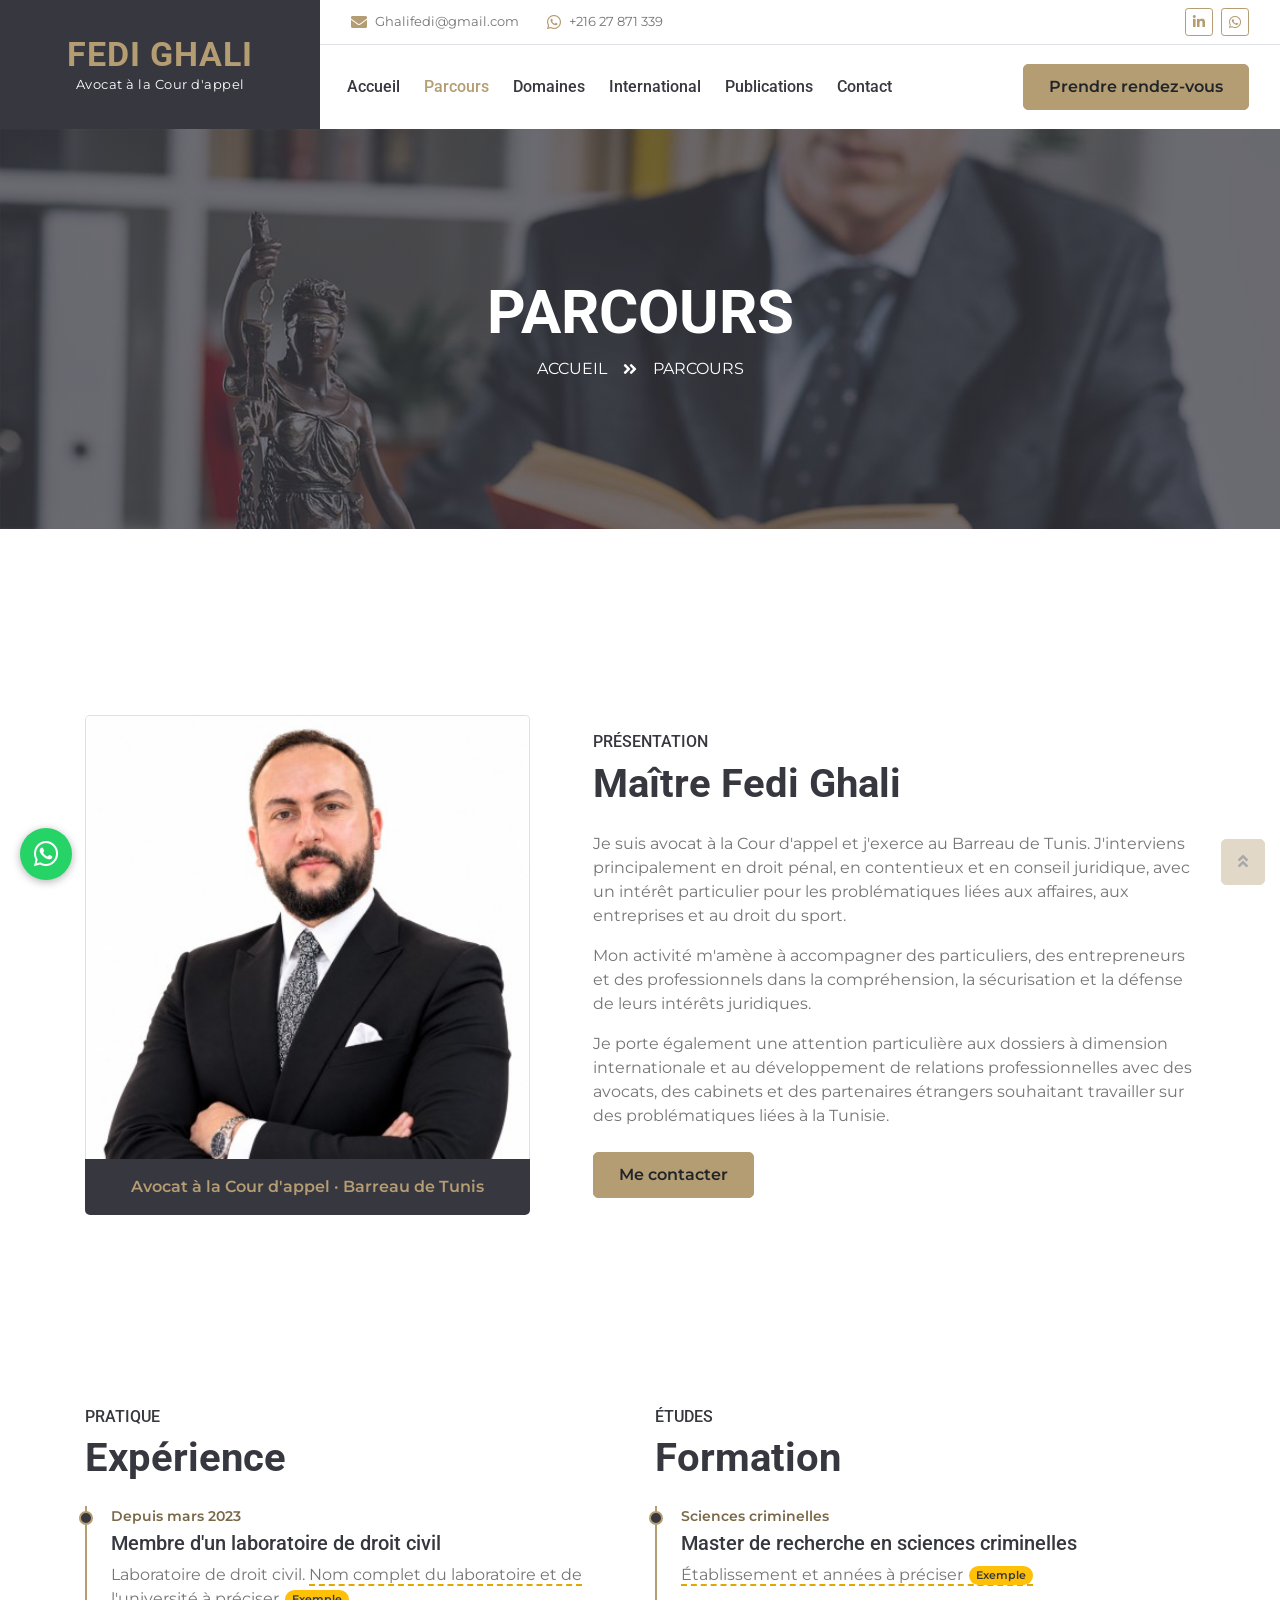
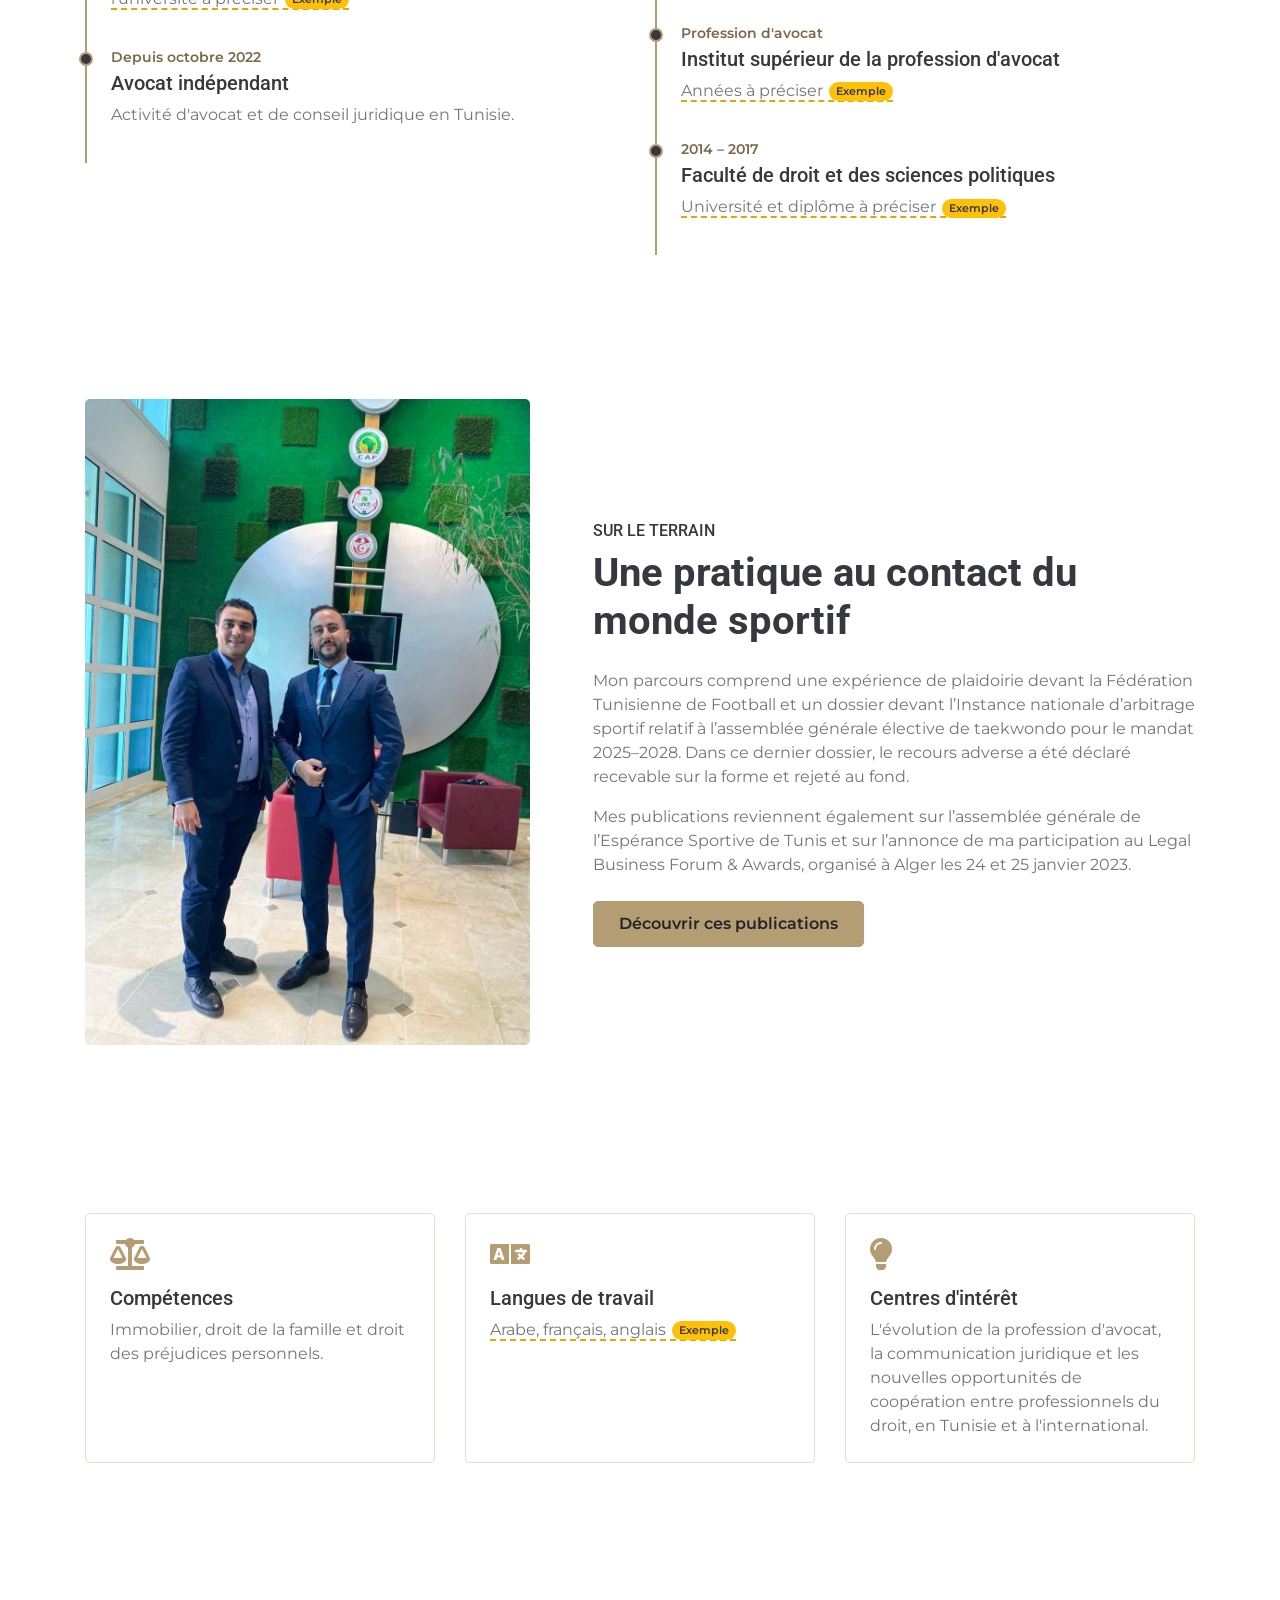
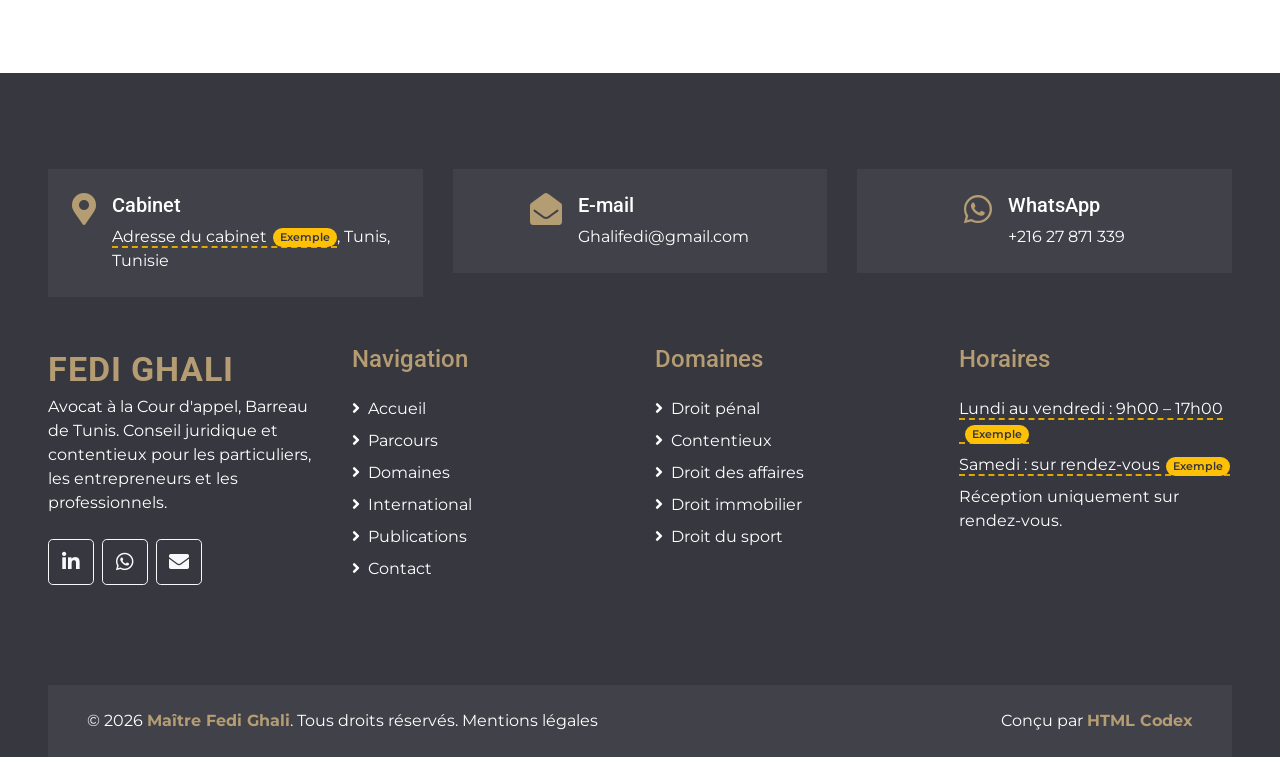
==== commit 611d9dff: "new feature" ====
--- a/about.html
+++ b/about.html
@@ -176,6 +176,17 @@
     <!-- Parcours End -->
 
 
+    <section class="container py-5" aria-labelledby="engagement-title">
+        <div class="row align-items-center">
+            <div class="col-lg-5 mb-4"><img class="img-fluid rounded" src="img/pub3.jpeg" alt="Photographie accompagnant la publication sur la plaidoirie devant la Fédération Tunisienne de Football" loading="lazy"></div>
+            <div class="col-lg-7 pl-lg-5"><h6 class="text-uppercase">Sur le terrain</h6><h2 id="engagement-title" class="section-title mb-4">Une pratique au contact du monde sportif</h2>
+                <p>Mon parcours comprend une expérience de plaidoirie devant la Fédération Tunisienne de Football et un dossier devant l’Instance nationale d’arbitrage sportif relatif à l’assemblée générale élective de taekwondo pour le mandat 2025–2028. Dans ce dernier dossier, le recours adverse a été déclaré recevable sur la forme et rejeté au fond.</p>
+                <p>Mes publications reviennent également sur l’assemblée générale de l’Espérance Sportive de Tunis et sur l’annonce de ma participation au Legal Business Forum &amp; Awards, organisé à Alger les 24 et 25 janvier 2023.</p>
+                <a class="btn btn-primary mt-2" href="publications.html">Découvrir ces publications</a>
+            </div>
+        </div>
+    </section>
+
     <!-- Infos Start -->
     <div class="container-fluid py-5">
         <div class="container py-5">
--- a/css/custom.css
+++ b/css/custom.css
@@ -235,3 +235,18 @@
     right: 0;
   }
 }
+
+/* Publications photographiques et textes multilingues */
+.publication-intro { max-width: 720px; }
+.publication-card { overflow: hidden; scroll-margin-top: 24px; }
+.publication-image-link { display: block; position: relative; background: #f1eee8; }
+.publication-image { display: block; width: 100%; height: 300px; object-fit: contain; }
+.publication-image-label { position: absolute; bottom: 10px; right: 10px; padding: 5px 10px; border-radius: 3px; background: #252525; color: #fff; font-size: .75rem; }
+.publication-image-link:focus-visible { outline: 3px solid #B49C73; outline-offset: -3px; }
+.publication-copy { line-height: 1.8; overflow-wrap: anywhere; }
+.publication-copy [lang="ar"] { font-family: Tahoma, Arial, sans-serif; text-align: right; line-height: 2; font-size: 1.1rem; }
+.publication-copy p:last-child { margin-bottom: 0; }
+.publication-card:target { outline: 2px solid #B49C73; outline-offset: 4px; }
+@media (max-width: 575.98px) {
+  .publication-image { height: 260px; }
+}
